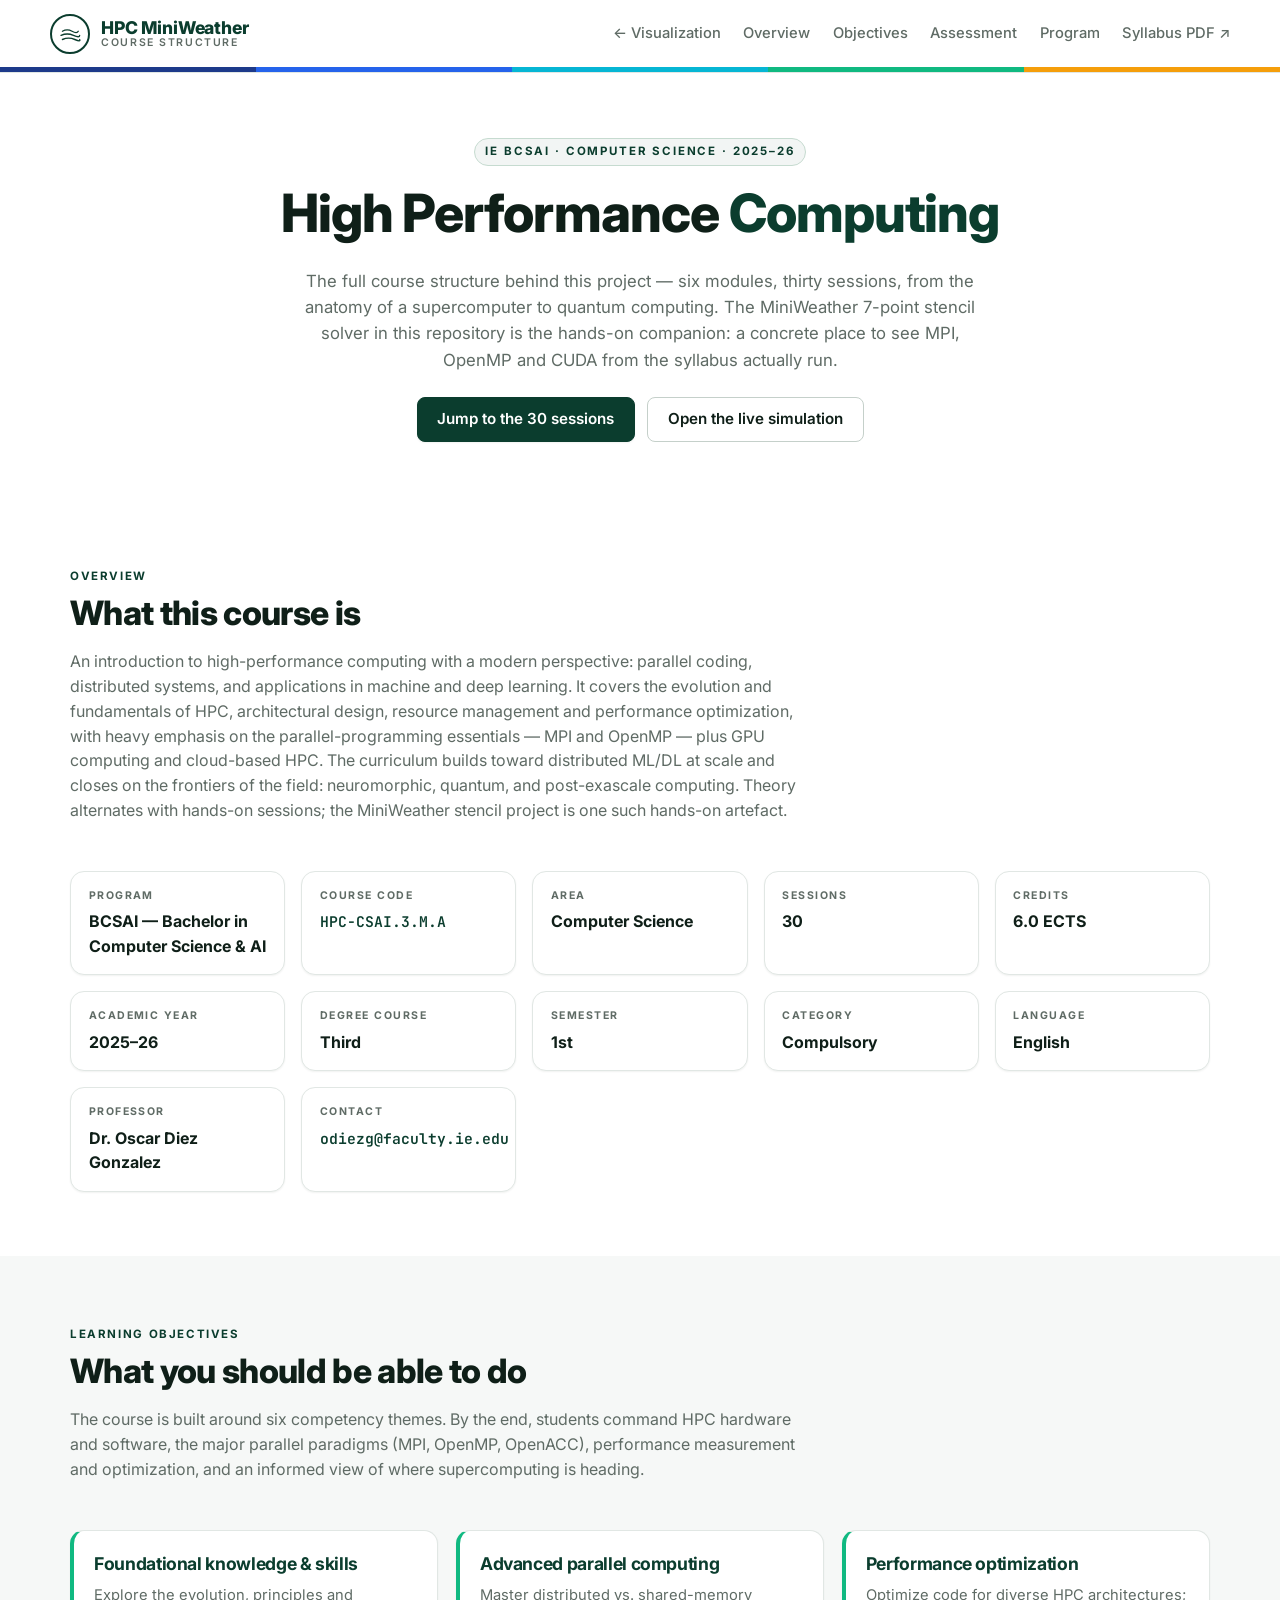
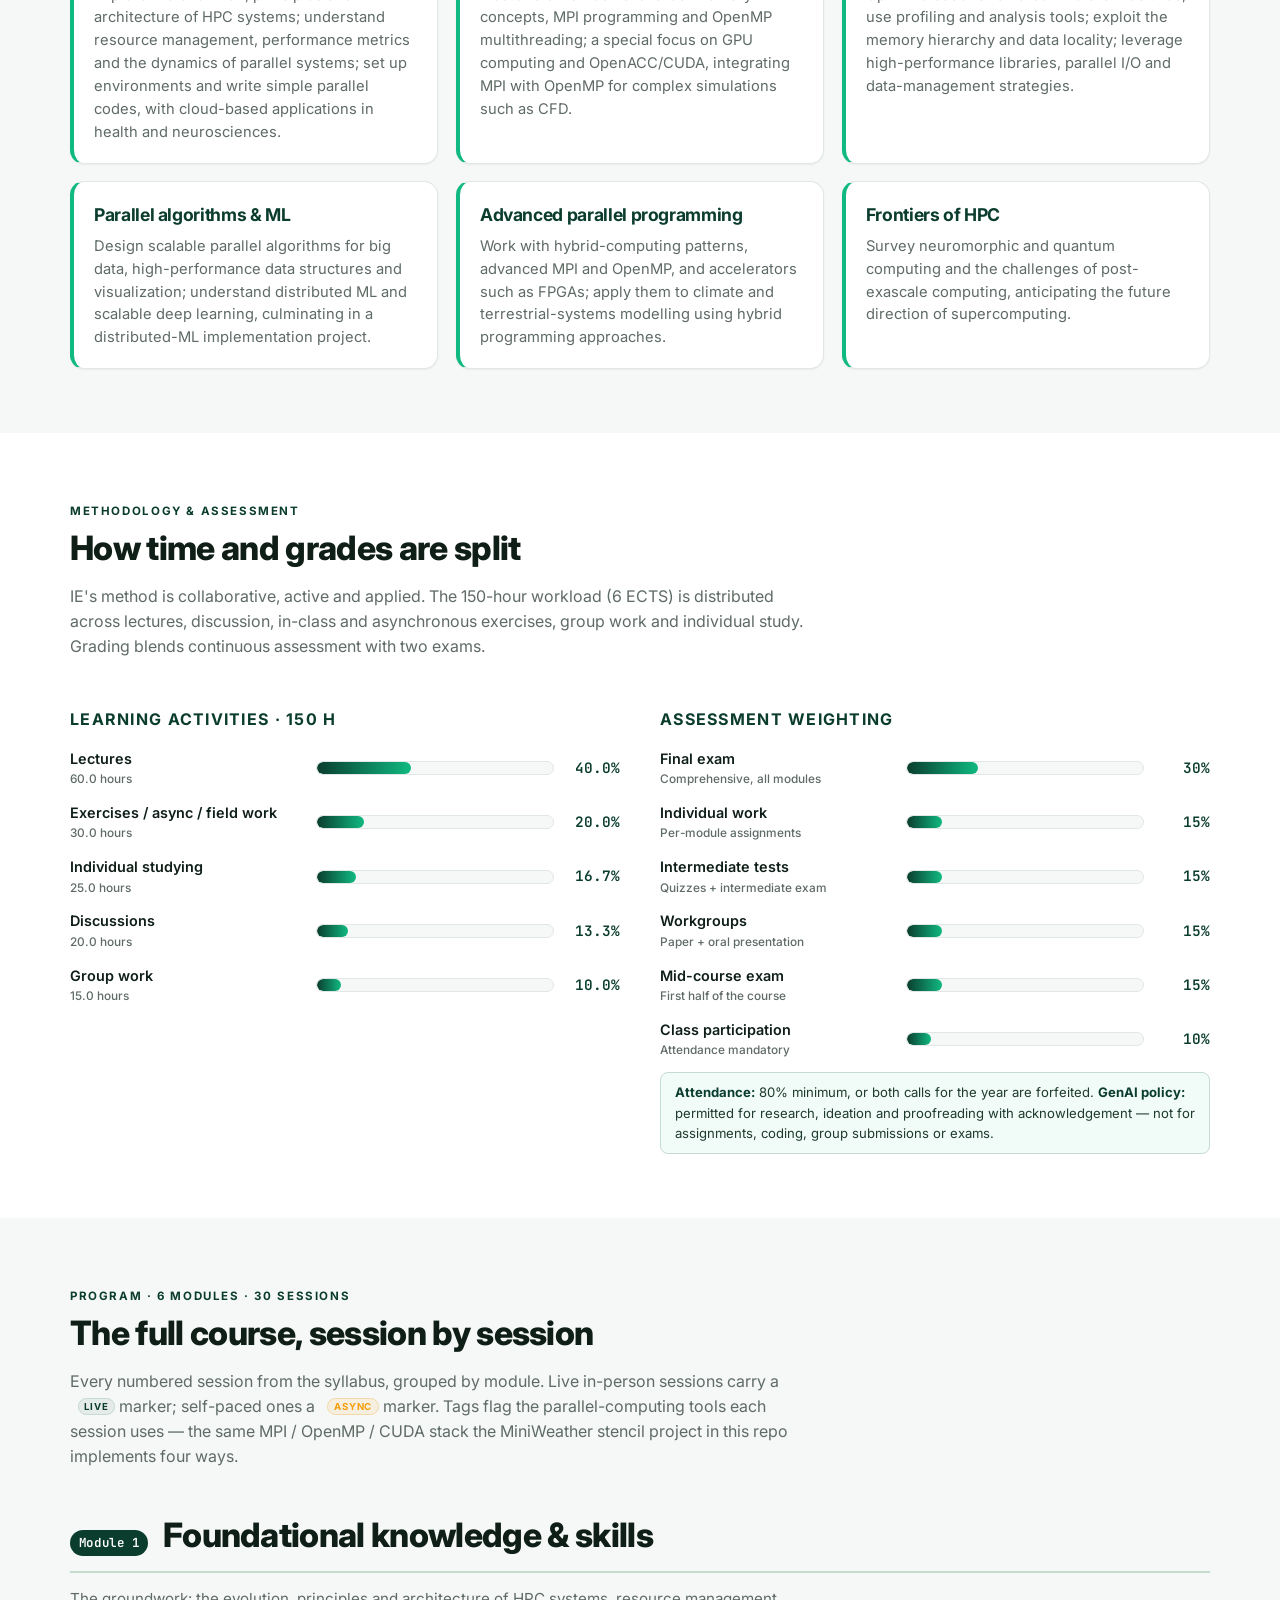
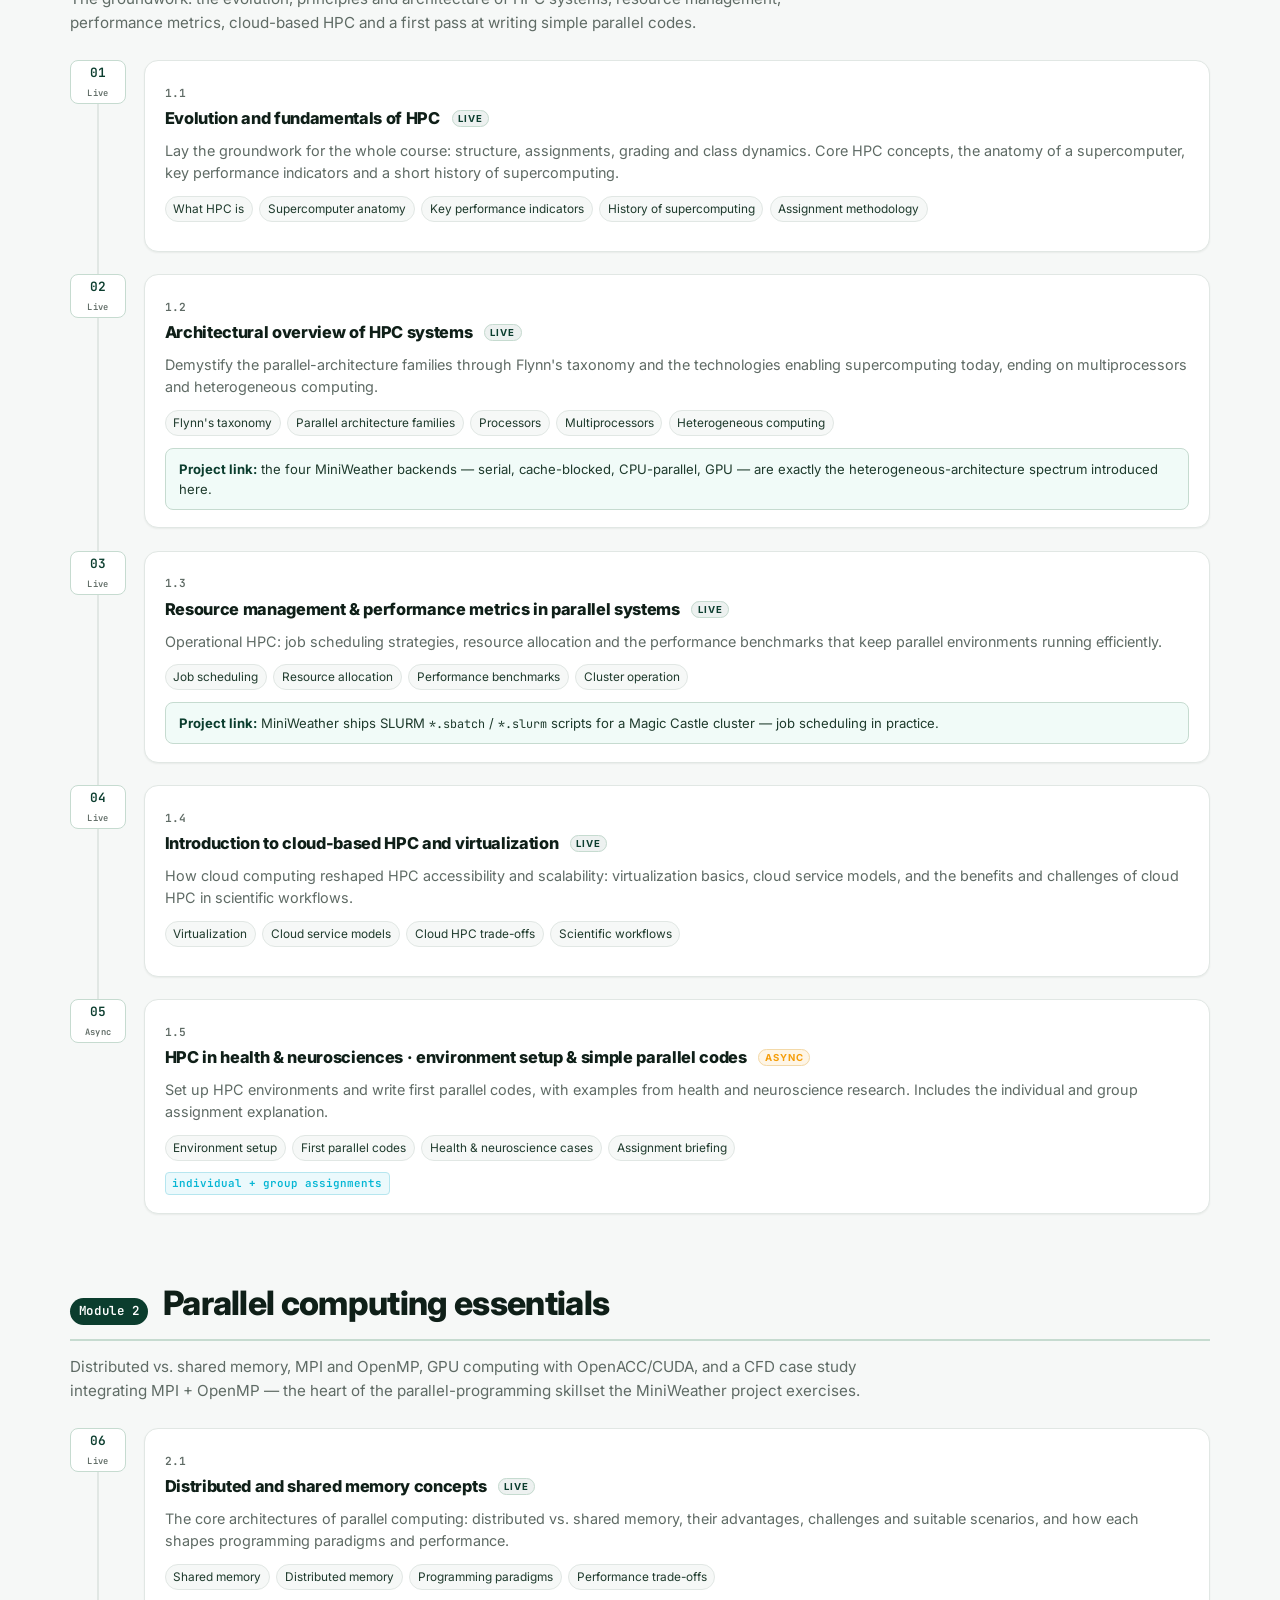
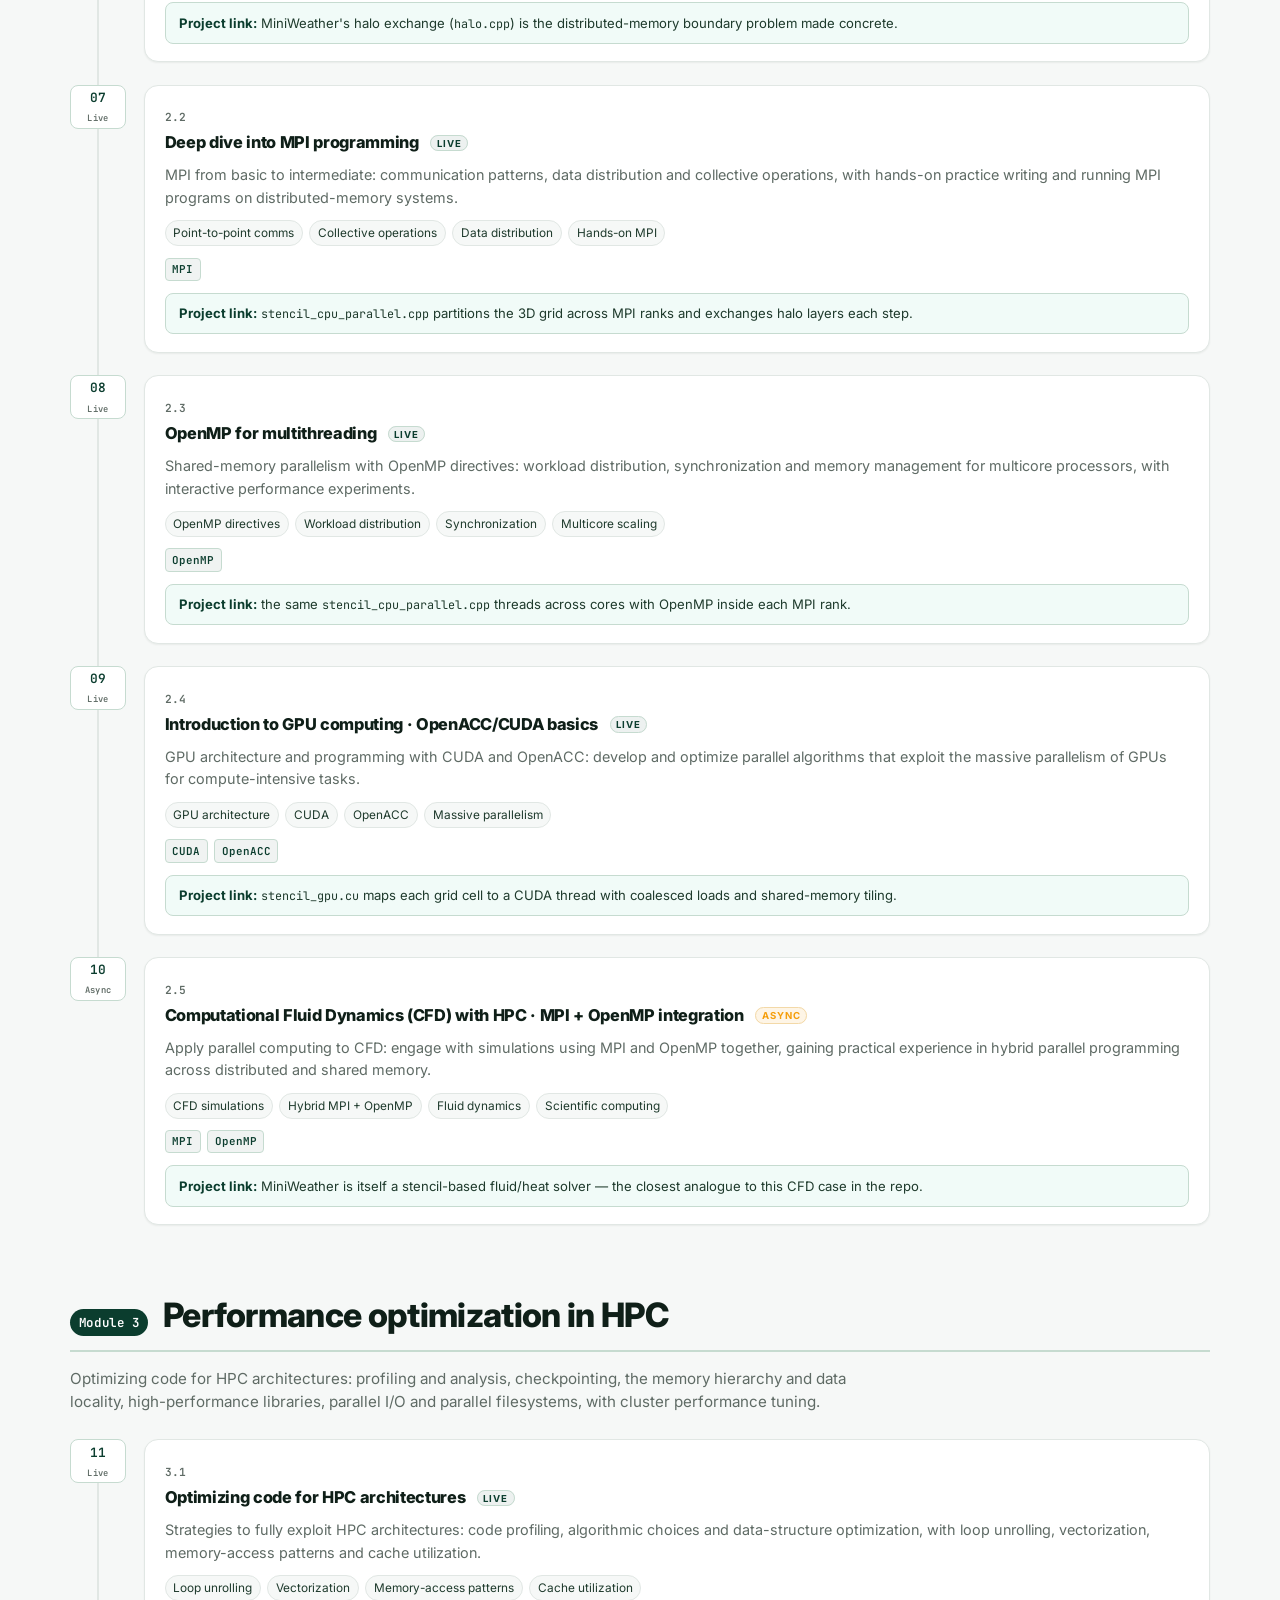
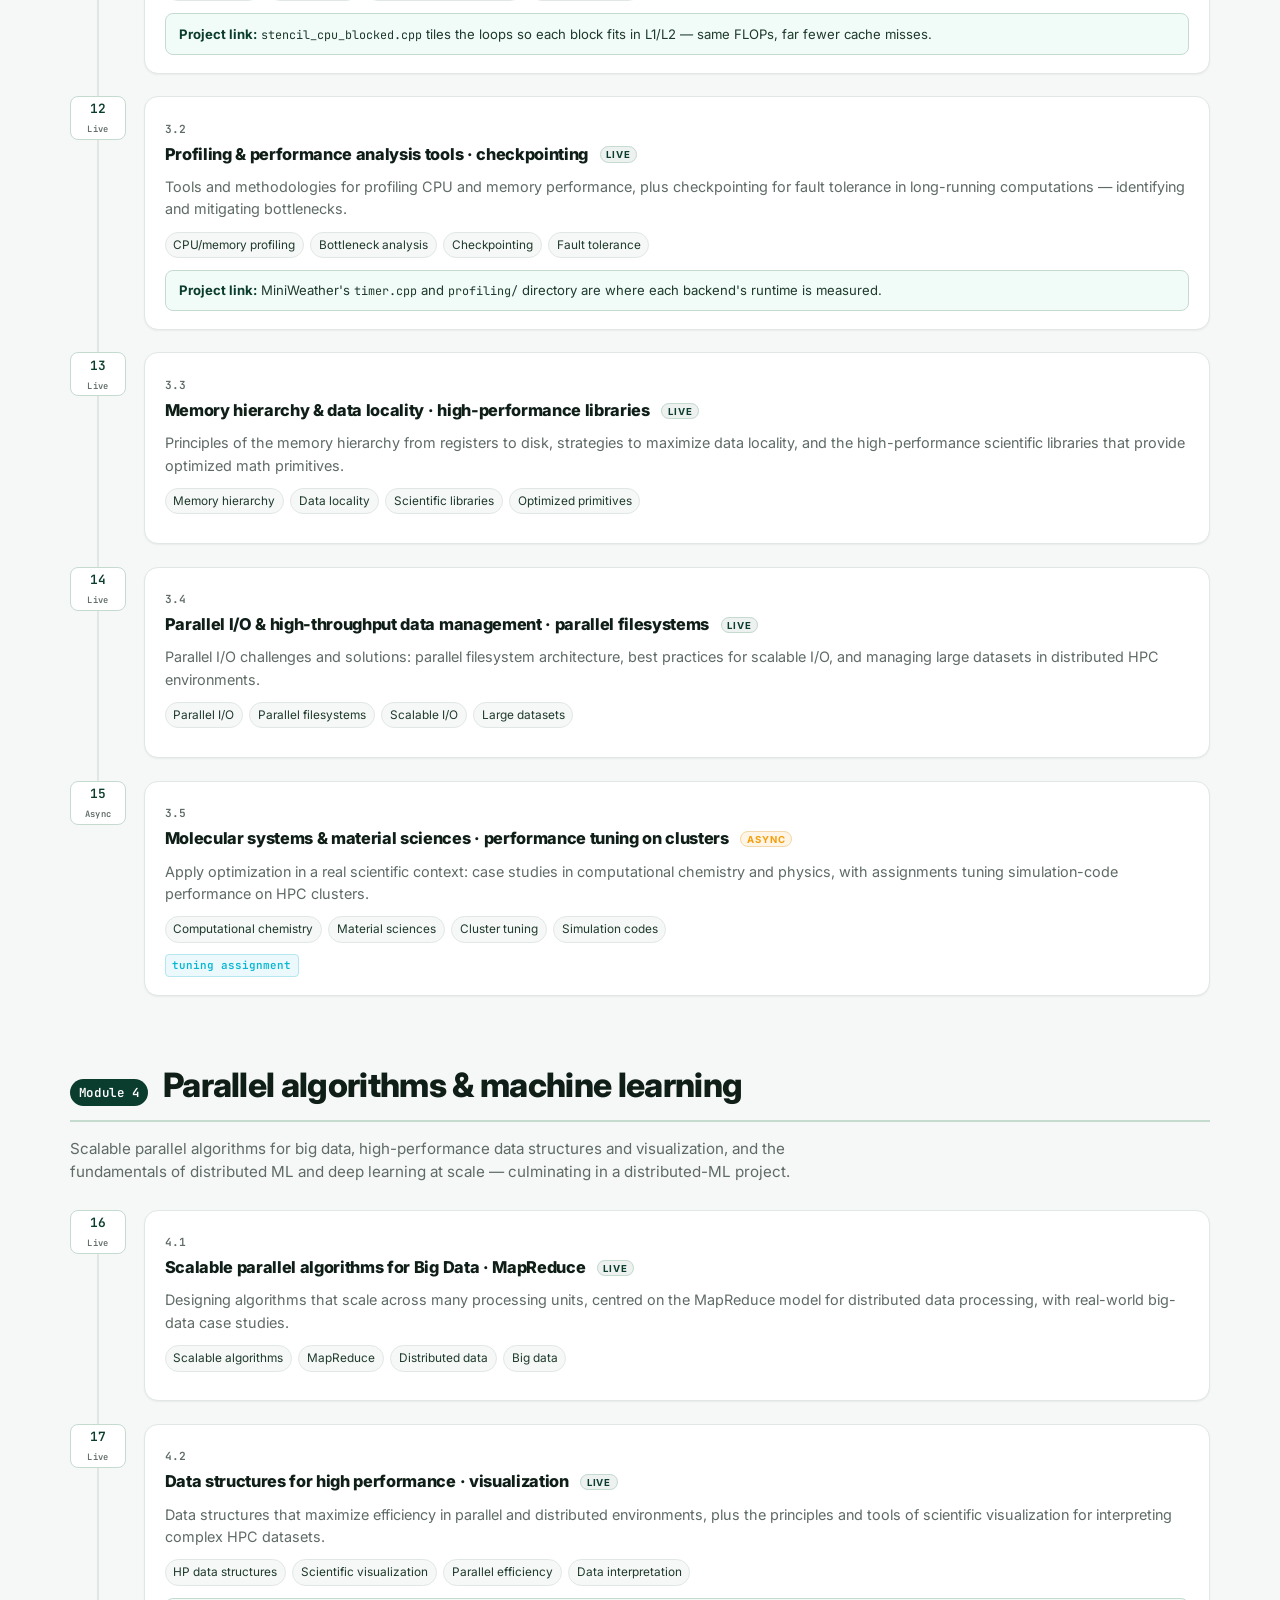
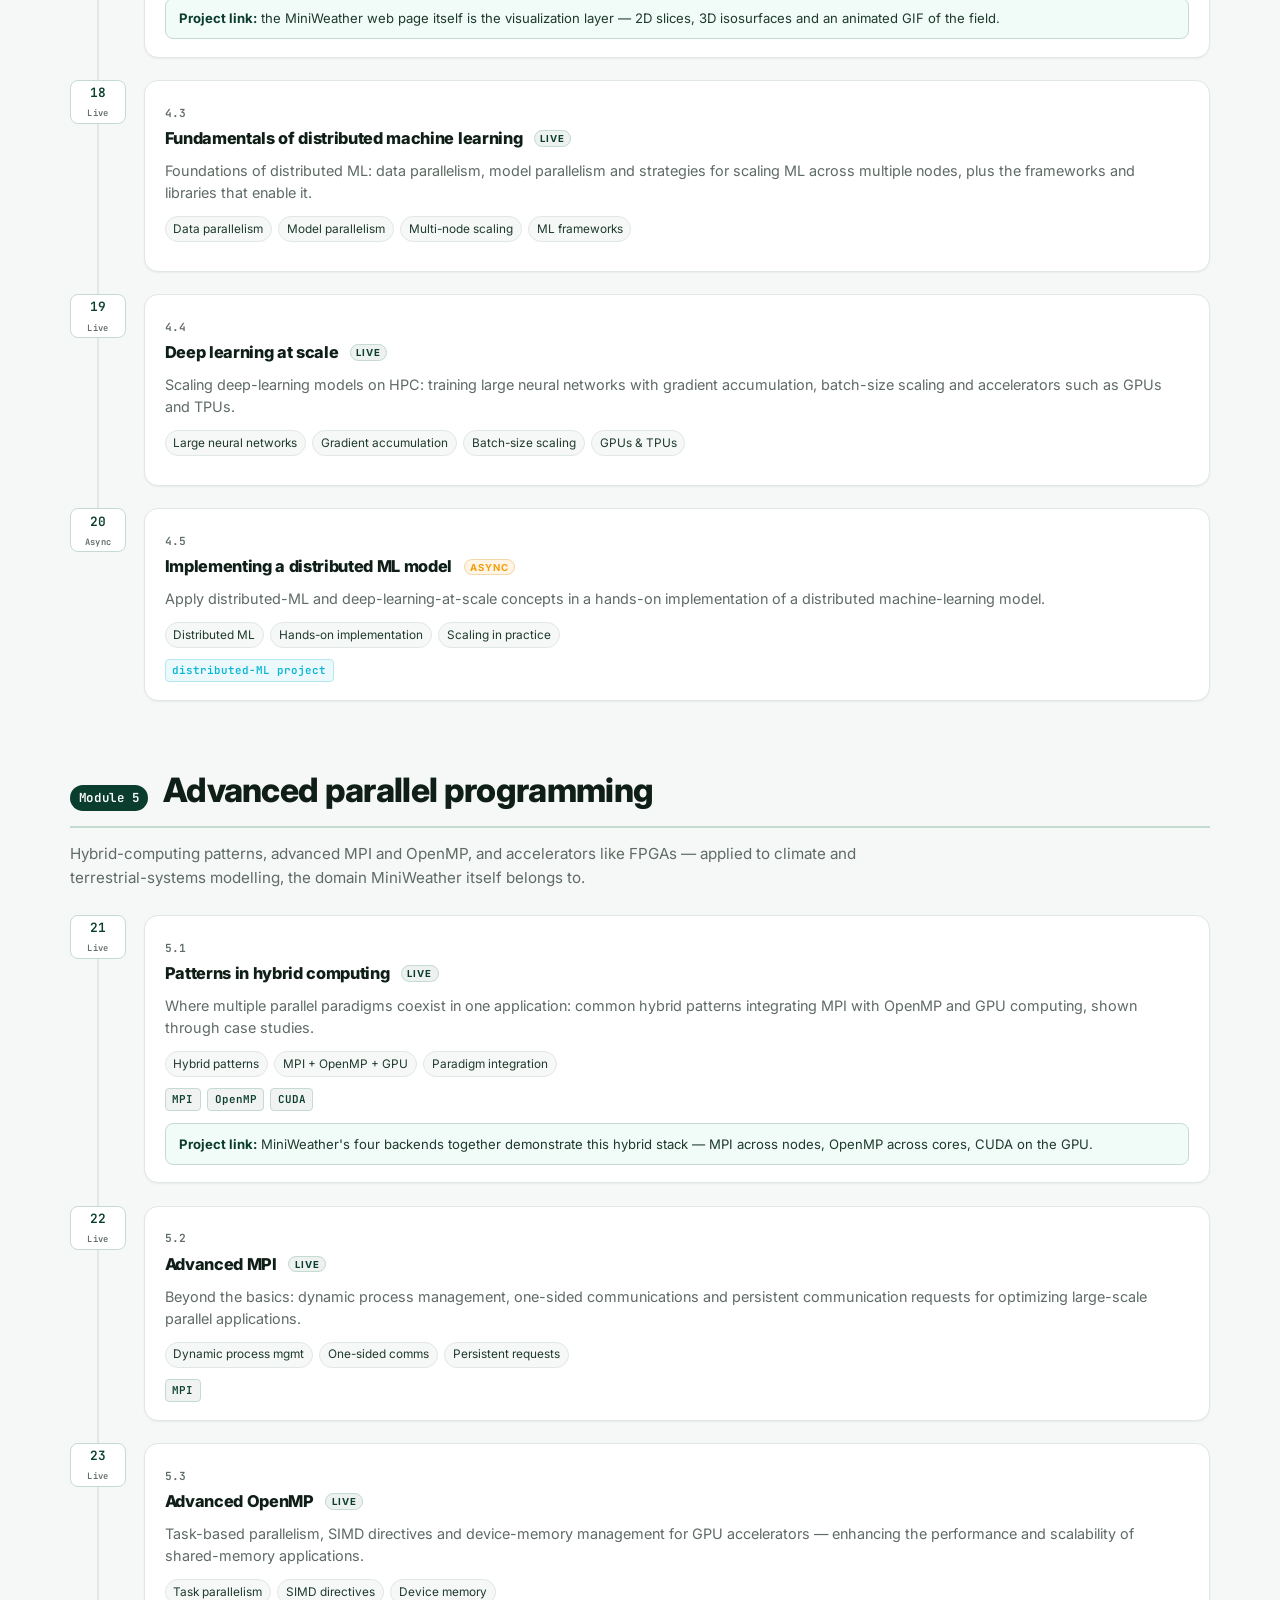
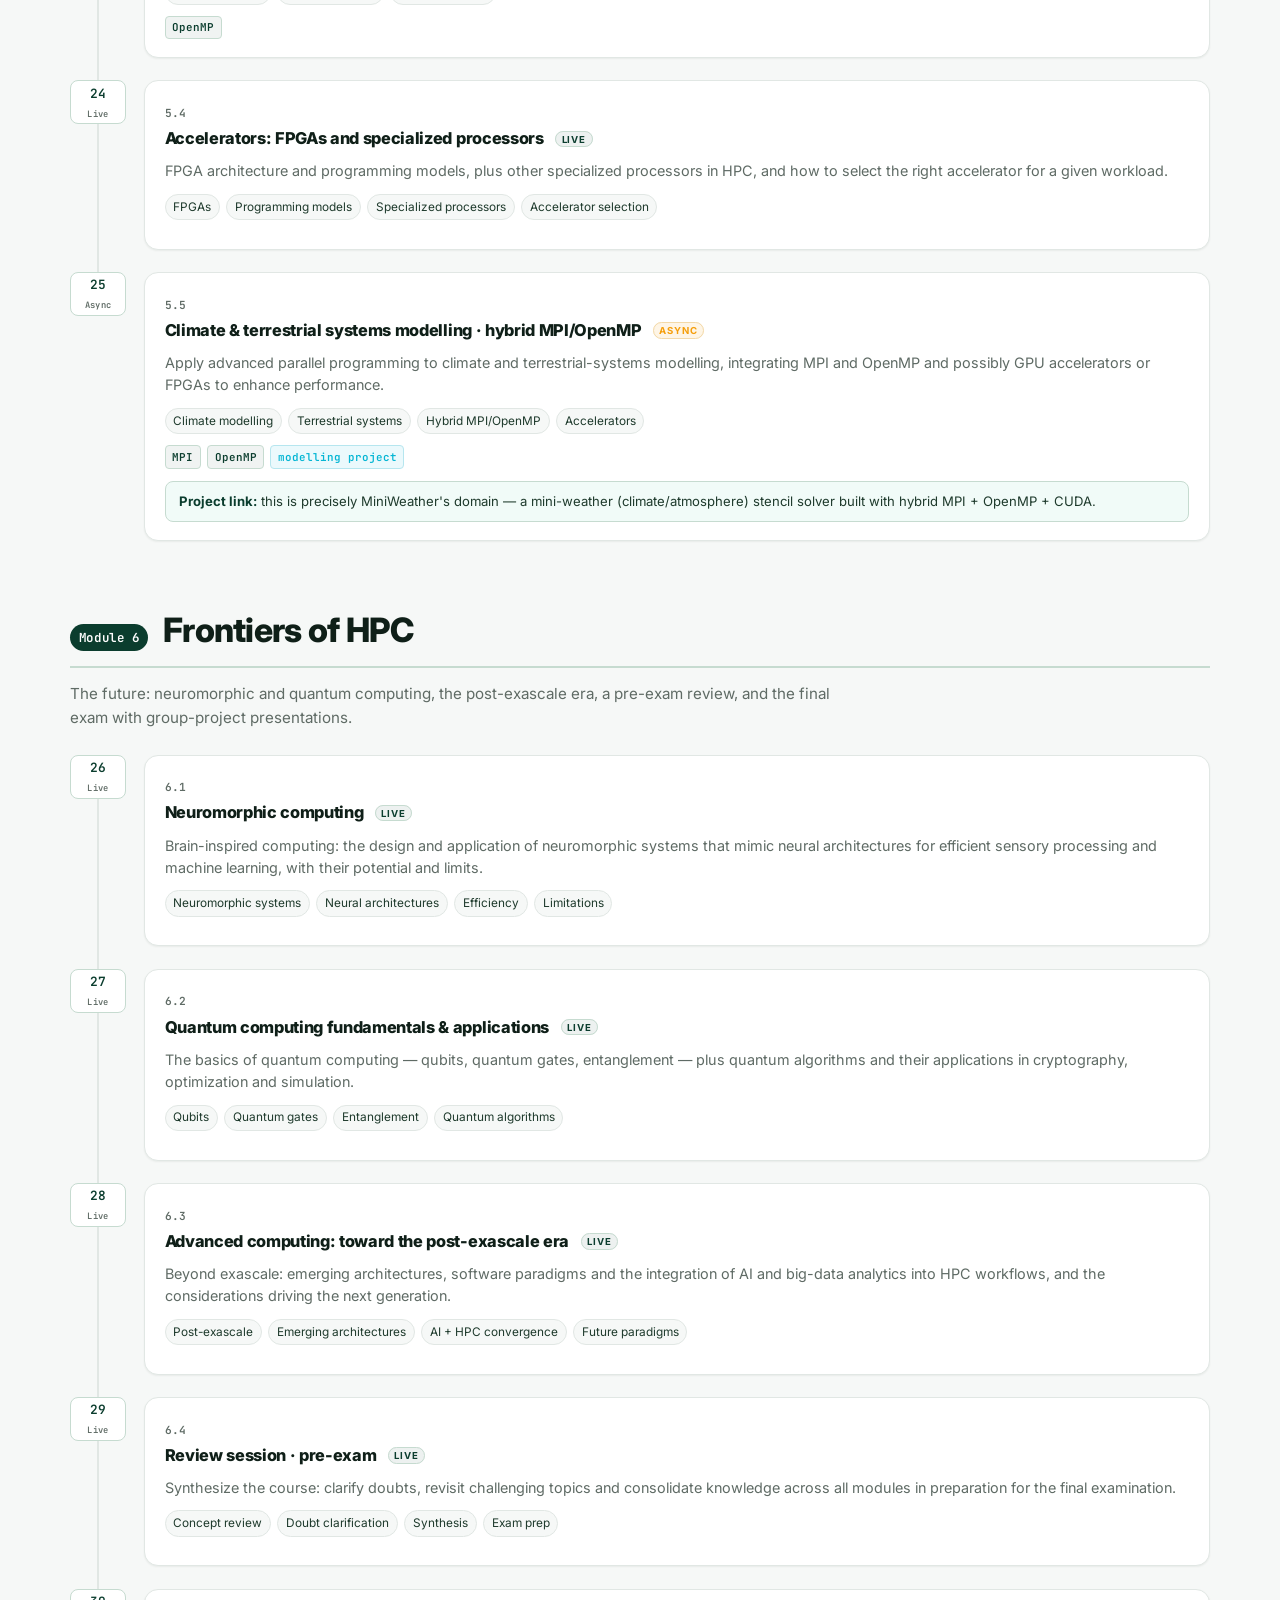
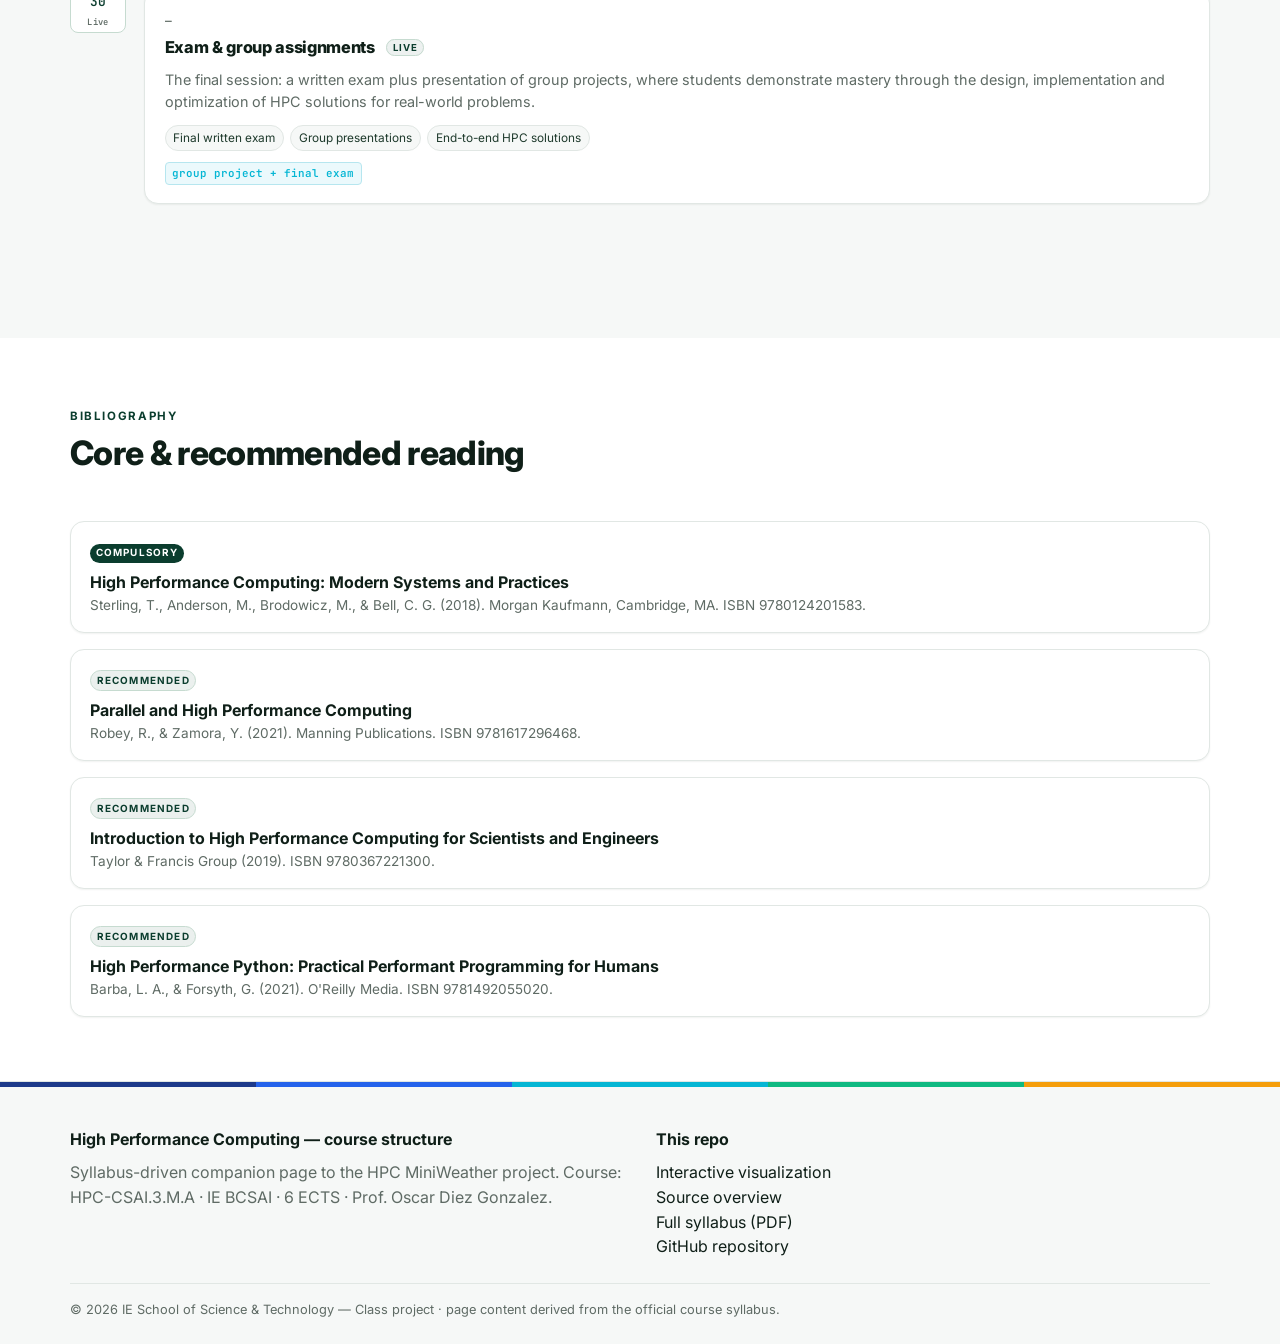
==== web/course.html @ c16e4b4b "Add in-depth course-structure page (syllabus-driven)" ====
<!doctype html>
<html lang="en">
  <head>
    <meta charset="UTF-8" />
    <meta name="viewport" content="width=device-width, initial-scale=1.0" />
    <meta name="theme-color" content="#0b3d2e" />
    <link rel="icon" type="image/svg+xml" href="./favicon.svg" />
    <title>Course Structure · High Performance Computing · IE BCSAI</title>

    <link rel="preconnect" href="https://fonts.googleapis.com" />
    <link rel="preconnect" href="https://fonts.gstatic.com" crossorigin />
    <link href="https://fonts.googleapis.com/css2?family=Inter:wght@400;500;600;700;800&family=JetBrains+Mono:wght@400;600&display=swap" rel="stylesheet" />

    <link rel="stylesheet" href="./style.css" />

    <style>
      /* ============================================================
         Course-structure page — reuses the forest-green design
         system from style.css, with a few page-specific additions.
         ============================================================ */

      /* Meta grid */
      .meta-grid {
        display: grid;
        grid-template-columns: repeat(auto-fill, minmax(190px, 1fr));
        gap: 1rem;
        margin-top: 1.5rem;
      }
      .meta-cell {
        background: #fff;
        border: 1px solid var(--border);
        border-radius: var(--radius-md);
        padding: 1rem 1.1rem;
        box-shadow: var(--shadow-sm);
      }
      .meta-cell .k {
        font-size: 0.66rem; font-weight: 700; text-transform: uppercase;
        letter-spacing: 0.14em; color: var(--muted); display: block; margin-bottom: 0.3rem;
      }
      .meta-cell .v { font-size: 1rem; font-weight: 700; color: var(--fg); }
      .meta-cell .v.mono { font-family: var(--font-mono); font-weight: 600; font-size: 0.92rem; color: var(--brand); }

      /* Objective cards */
      .obj-grid {
        display: grid;
        grid-template-columns: repeat(auto-fill, minmax(280px, 1fr));
        gap: 1.1rem;
      }
      .obj-card {
        background: #fff;
        border: 1px solid var(--border);
        border-left: 4px solid var(--accent);
        border-radius: var(--radius-md);
        padding: 1.2rem 1.25rem;
        box-shadow: var(--shadow-sm);
      }
      .obj-card h3 { color: var(--brand); margin-bottom: 0.4rem; }
      .obj-card p { color: var(--muted); font-size: 0.92rem; margin: 0; }

      /* Percentage bars */
      .bars { display: flex; flex-direction: column; gap: 0.85rem; }
      .bar-row { display: grid; grid-template-columns: minmax(160px, 230px) 1fr auto; gap: 1rem; align-items: center; }
      .bar-row .bl { font-weight: 600; font-size: 0.9rem; }
      .bar-row .bl small { display: block; color: var(--muted); font-weight: 500; font-size: 0.74rem; }
      .bar-track { background: var(--bg-soft); border: 1px solid var(--border); border-radius: var(--radius-pill); height: 14px; overflow: hidden; }
      .bar-fill { height: 100%; border-radius: var(--radius-pill); background: linear-gradient(90deg, var(--brand), var(--accent)); }
      .bar-row .bv { font-family: var(--font-mono); font-weight: 600; color: var(--brand); font-size: 0.9rem; min-width: 3.5em; text-align: right; }
      @media (max-width: 640px) {
        .bar-row { grid-template-columns: 1fr auto; }
        .bar-track { grid-column: 1 / -1; order: 3; }
      }

      .split { display: grid; grid-template-columns: 1fr 1fr; gap: 2.5rem; align-items: start; }
      @media (max-width: 820px) { .split { grid-template-columns: 1fr; gap: 1.5rem; } }
      .split h3 { color: var(--brand); margin-bottom: 1rem; font-size: 1rem; text-transform: uppercase; letter-spacing: 0.08em; }

      /* Module + timeline */
      .module { margin-bottom: 3rem; }
      .module-head {
        display: flex; align-items: baseline; gap: 0.9rem; flex-wrap: wrap;
        padding-bottom: 0.9rem; margin-bottom: 1.5rem;
        border-bottom: 2px solid var(--brand-soft);
      }
      .module-num {
        font-family: var(--font-mono); font-weight: 600; font-size: 0.78rem;
        color: #fff; background: var(--brand);
        padding: 0.3em 0.7em; border-radius: var(--radius-pill);
        letter-spacing: 0.05em;
      }
      .module-head h2 { margin: 0; }
      .module-intro { color: var(--muted); max-width: 80ch; margin: -0.6rem 0 1.6rem; font-size: 0.95rem; }

      .timeline { position: relative; margin-left: 0; padding-left: 0; }
      .session {
        position: relative;
        display: grid;
        grid-template-columns: 56px 1fr;
        gap: 1.1rem;
        padding-bottom: 1.4rem;
      }
      .session:not(:last-child)::before {
        content: ""; position: absolute;
        left: 27px; top: 44px; bottom: -4px;
        width: 2px; background: var(--border);
      }
      .session-num {
        width: 56px; height: 44px;
        display: grid; place-items: center;
        background: #fff; border: 1.5px solid var(--brand-soft); color: var(--brand);
        border-radius: var(--radius-sm);
        font-family: var(--font-mono); font-weight: 600; font-size: 0.8rem;
        z-index: 1;
      }
      .session-num small { display: block; font-size: 0.55rem; color: var(--muted); letter-spacing: 0.04em; }
      .session-body {
        background: #fff; border: 1px solid var(--border);
        border-radius: var(--radius-md); padding: 1.1rem 1.25rem;
        box-shadow: var(--shadow-sm);
      }
      .session-body .code {
        font-family: var(--font-mono); font-size: 0.7rem; font-weight: 600;
        color: var(--muted); letter-spacing: 0.04em;
      }
      .session-body h4 { font-size: 1.02rem; margin: 0.15rem 0 0.55rem; color: var(--fg); }
      .session-obj { color: var(--muted); font-size: 0.9rem; margin: 0 0 0.7rem; }
      .topics { display: flex; flex-wrap: wrap; gap: 0.4rem; margin: 0.2rem 0 0.7rem; padding: 0; list-style: none; }
      .topics li {
        font-size: 0.74rem; background: var(--bg-soft); border: 1px solid var(--border);
        color: var(--fg-soft); padding: 0.25em 0.65em; border-radius: var(--radius-pill);
      }
      .tags { display: flex; flex-wrap: wrap; gap: 0.4rem; }
      .tag {
        font-family: var(--font-mono); font-size: 0.68rem; font-weight: 600;
        color: var(--brand); background: rgba(11,61,46,0.06);
        border: 1px solid var(--brand-soft); padding: 0.2em 0.6em; border-radius: 4px;
      }
      .tag.async { color: var(--accent-warm); border-color: #f3d9a8; background: rgba(245,158,11,0.08); }
      .tag.proj  { color: var(--accent-cool); border-color: #b6e6ef; background: rgba(6,182,212,0.08); }

      .mode-pill {
        font-size: 0.6rem; font-weight: 700; text-transform: uppercase; letter-spacing: 0.1em;
        padding: 0.18em 0.55em; border-radius: var(--radius-pill); margin-left: 0.5rem; vertical-align: middle;
      }
      .mode-live  { color: var(--brand); background: rgba(11,61,46,0.07); border: 1px solid var(--brand-soft); }
      .mode-async { color: var(--accent-warm); background: rgba(245,158,11,0.1); border: 1px solid #f3d9a8; }

      .callout {
        background: rgba(16,185,129,0.06); border: 1px solid var(--brand-soft);
        border-radius: var(--radius-sm); padding: 0.6rem 0.85rem; margin-top: 0.75rem;
        font-size: 0.82rem; color: var(--fg-soft);
      }
      .callout strong { color: var(--brand); }

      .biblio { list-style: none; padding: 0; margin: 0; display: flex; flex-direction: column; gap: 1rem; }
      .biblio li { background: #fff; border: 1px solid var(--border); border-radius: var(--radius-md); padding: 1rem 1.2rem; box-shadow: var(--shadow-sm); }
      .biblio .badge { font-size: 0.62rem; font-weight: 700; text-transform: uppercase; letter-spacing: 0.12em; padding: 0.18em 0.55em; border-radius: var(--radius-pill); margin-bottom: 0.45rem; display: inline-block; }
      .biblio .badge.req { color: #fff; background: var(--brand); }
      .biblio .badge.rec { color: var(--brand); background: rgba(11,61,46,0.08); border: 1px solid var(--brand-soft); }
      .biblio .title { font-weight: 700; }
      .biblio .meta { color: var(--muted); font-size: 0.85rem; }

      .toc-nav a { font-size: 0.92rem; }
    </style>
  </head>
  <body>
    <header class="site-header">
      <div class="container row">
        <div class="brand">
          <span class="mark" aria-hidden="true">
            <svg viewBox="0 0 32 32" width="22" height="22">
              <g fill="none" stroke="currentColor" stroke-width="2" stroke-linecap="round">
                <path d="M5 12 Q12 8 19 12 T 28 12" />
                <path d="M3 18 Q12 14 21 18 T 30 18" />
                <path d="M5 24 Q14 20 23 24 T 30 24" />
              </g>
            </svg>
          </span>
          <span class="wordmark">
            <span>HPC MiniWeather</span>
            <small>Course structure</small>
          </span>
        </div>
        <nav class="nav toc-nav">
          <a href="./index.html">← Visualization</a>
          <a href="#overview">Overview</a>
          <a href="#objectives">Objectives</a>
          <a href="#assessment">Assessment</a>
          <a href="#program">Program</a>
          <a href="./SYLLABUS.pdf" target="_blank" rel="noreferrer">Syllabus PDF ↗</a>
        </nav>
      </div>
      <div class="stripe" aria-hidden="true"></div>
    </header>

    <section class="hero">
      <div class="container">
        <span class="eyebrow">IE BCSAI · Computer Science · 2025–26</span>
        <h1>High Performance <span class="accent">Computing</span></h1>
        <p class="lede">
          The full course structure behind this project — six modules, thirty sessions, from the anatomy of a
          supercomputer to quantum computing. The MiniWeather 7-point stencil solver in this repository is the
          hands-on companion: a concrete place to see MPI, OpenMP and CUDA from the syllabus actually run.
        </p>
        <div class="hero-actions">
          <a href="#program" class="btn btn-primary">Jump to the 30 sessions</a>
          <a href="./index.html" class="btn btn-secondary">Open the live simulation</a>
        </div>
      </div>
    </section>

    <!-- ===== OVERVIEW + META ===== -->
    <section id="overview" class="section">
      <div class="container">
        <div class="section-head">
          <div>
            <span class="eyebrow">Overview</span>
            <h2>What this course is</h2>
            <p class="muted" style="max-width: 74ch">
              An introduction to high-performance computing with a modern perspective: parallel coding,
              distributed systems, and applications in machine and deep learning. It covers the evolution and
              fundamentals of HPC, architectural design, resource management and performance optimization, with
              heavy emphasis on the parallel-programming essentials — MPI and OpenMP — plus GPU computing and
              cloud-based HPC. The curriculum builds toward distributed ML/DL at scale and closes on the frontiers
              of the field: neuromorphic, quantum, and post-exascale computing. Theory alternates with hands-on
              sessions; the <a href="./index.html">MiniWeather stencil project</a> is one such hands-on artefact.
            </p>
          </div>
        </div>

        <div class="meta-grid">
          <div class="meta-cell"><span class="k">Program</span><span class="v">BCSAI — Bachelor in Computer Science &amp; AI</span></div>
          <div class="meta-cell"><span class="k">Course code</span><span class="v mono">HPC-CSAI.3.M.A</span></div>
          <div class="meta-cell"><span class="k">Area</span><span class="v">Computer Science</span></div>
          <div class="meta-cell"><span class="k">Sessions</span><span class="v">30</span></div>
          <div class="meta-cell"><span class="k">Credits</span><span class="v">6.0 ECTS</span></div>
          <div class="meta-cell"><span class="k">Academic year</span><span class="v">2025–26</span></div>
          <div class="meta-cell"><span class="k">Degree course</span><span class="v">Third</span></div>
          <div class="meta-cell"><span class="k">Semester</span><span class="v">1st</span></div>
          <div class="meta-cell"><span class="k">Category</span><span class="v">Compulsory</span></div>
          <div class="meta-cell"><span class="k">Language</span><span class="v">English</span></div>
          <div class="meta-cell"><span class="k">Professor</span><span class="v">Dr. Oscar Diez Gonzalez</span></div>
          <div class="meta-cell"><span class="k">Contact</span><span class="v mono">odiezg@faculty.ie.edu</span></div>
        </div>
      </div>
    </section>

    <!-- ===== LEARNING OBJECTIVES ===== -->
    <section id="objectives" class="section section-muted">
      <div class="container">
        <div class="section-head">
          <div>
            <span class="eyebrow">Learning objectives</span>
            <h2>What you should be able to do</h2>
            <p class="muted" style="max-width: 74ch">
              The course is built around six competency themes. By the end, students command HPC hardware and
              software, the major parallel paradigms (MPI, OpenMP, OpenACC), performance measurement and
              optimization, and an informed view of where supercomputing is heading.
            </p>
          </div>
        </div>

        <div class="obj-grid">
          <div class="obj-card">
            <h3>Foundational knowledge &amp; skills</h3>
            <p>Explore the evolution, principles and architecture of HPC systems; understand resource management,
            performance metrics and the dynamics of parallel systems; set up environments and write simple parallel
            codes, with cloud-based applications in health and neurosciences.</p>
          </div>
          <div class="obj-card">
            <h3>Advanced parallel computing</h3>
            <p>Master distributed vs. shared-memory concepts, MPI programming and OpenMP multithreading; a special
            focus on GPU computing and OpenACC/CUDA, integrating MPI with OpenMP for complex simulations such as CFD.</p>
          </div>
          <div class="obj-card">
            <h3>Performance optimization</h3>
            <p>Optimize code for diverse HPC architectures; use profiling and analysis tools; exploit the memory
            hierarchy and data locality; leverage high-performance libraries, parallel I/O and data-management strategies.</p>
          </div>
          <div class="obj-card">
            <h3>Parallel algorithms &amp; ML</h3>
            <p>Design scalable parallel algorithms for big data, high-performance data structures and visualization;
            understand distributed ML and scalable deep learning, culminating in a distributed-ML implementation project.</p>
          </div>
          <div class="obj-card">
            <h3>Advanced parallel programming</h3>
            <p>Work with hybrid-computing patterns, advanced MPI and OpenMP, and accelerators such as FPGAs; apply
            them to climate and terrestrial-systems modelling using hybrid programming approaches.</p>
          </div>
          <div class="obj-card">
            <h3>Frontiers of HPC</h3>
            <p>Survey neuromorphic and quantum computing and the challenges of post-exascale computing, anticipating
            the future direction of supercomputing.</p>
          </div>
        </div>
      </div>
    </section>

    <!-- ===== METHODOLOGY + ASSESSMENT ===== -->
    <section id="assessment" class="section">
      <div class="container">
        <div class="section-head">
          <div>
            <span class="eyebrow">Methodology &amp; assessment</span>
            <h2>How time and grades are split</h2>
            <p class="muted" style="max-width: 74ch">
              IE's method is collaborative, active and applied. The 150-hour workload (6 ECTS) is distributed across
              lectures, discussion, in-class and asynchronous exercises, group work and individual study. Grading
              blends continuous assessment with two exams.
            </p>
          </div>
        </div>

        <div class="split">
          <div>
            <h3>Learning activities · 150 h</h3>
            <div class="bars">
              <div class="bar-row"><div class="bl">Lectures<small>60.0 hours</small></div><div class="bar-track"><div class="bar-fill" style="width:40%"></div></div><div class="bv">40.0%</div></div>
              <div class="bar-row"><div class="bl">Exercises / async / field work<small>30.0 hours</small></div><div class="bar-track"><div class="bar-fill" style="width:20%"></div></div><div class="bv">20.0%</div></div>
              <div class="bar-row"><div class="bl">Individual studying<small>25.0 hours</small></div><div class="bar-track"><div class="bar-fill" style="width:16.7%"></div></div><div class="bv">16.7%</div></div>
              <div class="bar-row"><div class="bl">Discussions<small>20.0 hours</small></div><div class="bar-track"><div class="bar-fill" style="width:13.3%"></div></div><div class="bv">13.3%</div></div>
              <div class="bar-row"><div class="bl">Group work<small>15.0 hours</small></div><div class="bar-track"><div class="bar-fill" style="width:10%"></div></div><div class="bv">10.0%</div></div>
            </div>
          </div>

          <div>
            <h3>Assessment weighting</h3>
            <div class="bars">
              <div class="bar-row"><div class="bl">Final exam<small>Comprehensive, all modules</small></div><div class="bar-track"><div class="bar-fill" style="width:30%"></div></div><div class="bv">30%</div></div>
              <div class="bar-row"><div class="bl">Individual work<small>Per-module assignments</small></div><div class="bar-track"><div class="bar-fill" style="width:15%"></div></div><div class="bv">15%</div></div>
              <div class="bar-row"><div class="bl">Intermediate tests<small>Quizzes + intermediate exam</small></div><div class="bar-track"><div class="bar-fill" style="width:15%"></div></div><div class="bv">15%</div></div>
              <div class="bar-row"><div class="bl">Workgroups<small>Paper + oral presentation</small></div><div class="bar-track"><div class="bar-fill" style="width:15%"></div></div><div class="bv">15%</div></div>
              <div class="bar-row"><div class="bl">Mid-course exam<small>First half of the course</small></div><div class="bar-track"><div class="bar-fill" style="width:15%"></div></div><div class="bv">15%</div></div>
              <div class="bar-row"><div class="bl">Class participation<small>Attendance mandatory</small></div><div class="bar-track"><div class="bar-fill" style="width:10%"></div></div><div class="bv">10%</div></div>
            </div>
            <div class="callout">
              <strong>Attendance:</strong> 80% minimum, or both calls for the year are forfeited.
              <strong>GenAI policy:</strong> permitted for research, ideation and proofreading with acknowledgement —
              not for assignments, coding, group submissions or exams.
            </div>
          </div>
        </div>
      </div>
    </section>

    <!-- ===== PROGRAM ===== -->
    <section id="program" class="section section-muted">
      <div class="container">
        <div class="section-head">
          <div>
            <span class="eyebrow">Program · 6 modules · 30 sessions</span>
            <h2>The full course, session by session</h2>
            <p class="muted" style="max-width: 74ch">
              Every numbered session from the syllabus, grouped by module. Live in-person sessions carry a
              <span class="mode-pill mode-live">Live</span> marker; self-paced ones a
              <span class="mode-pill mode-async">Async</span> marker. Tags flag the parallel-computing tools each
              session uses — the same MPI / OpenMP / CUDA stack the
              <a href="./index.html">MiniWeather stencil project</a> in this repo implements four ways.
            </p>
          </div>
        </div>

        <!-- ===== MODULE 1 ===== -->
        <div class="module">
          <div class="module-head">
            <span class="module-num">Module 1</span>
            <h2>Foundational knowledge &amp; skills</h2>
          </div>
          <p class="module-intro">
            The groundwork: the evolution, principles and architecture of HPC systems, resource management,
            performance metrics, cloud-based HPC and a first pass at writing simple parallel codes.
          </p>

          <div class="timeline">
            <div class="session">
              <div class="session-num">01<small>Live</small></div>
              <div class="session-body">
                <span class="code">1.1</span>
                <h4>Evolution and fundamentals of HPC <span class="mode-pill mode-live">Live</span></h4>
                <p class="session-obj">Lay the groundwork for the whole course: structure, assignments, grading and class dynamics. Core HPC concepts, the anatomy of a supercomputer, key performance indicators and a short history of supercomputing.</p>
                <ul class="topics"><li>What HPC is</li><li>Supercomputer anatomy</li><li>Key performance indicators</li><li>History of supercomputing</li><li>Assignment methodology</li></ul>
              </div>
            </div>
            <div class="session">
              <div class="session-num">02<small>Live</small></div>
              <div class="session-body">
                <span class="code">1.2</span>
                <h4>Architectural overview of HPC systems <span class="mode-pill mode-live">Live</span></h4>
                <p class="session-obj">Demystify the parallel-architecture families through Flynn's taxonomy and the technologies enabling supercomputing today, ending on multiprocessors and heterogeneous computing.</p>
                <ul class="topics"><li>Flynn's taxonomy</li><li>Parallel architecture families</li><li>Processors</li><li>Multiprocessors</li><li>Heterogeneous computing</li></ul>
                <div class="callout"><strong>Project link:</strong> the four MiniWeather backends — serial, cache-blocked, CPU-parallel, GPU — are exactly the heterogeneous-architecture spectrum introduced here.</div>
              </div>
            </div>
            <div class="session">
              <div class="session-num">03<small>Live</small></div>
              <div class="session-body">
                <span class="code">1.3</span>
                <h4>Resource management &amp; performance metrics in parallel systems <span class="mode-pill mode-live">Live</span></h4>
                <p class="session-obj">Operational HPC: job scheduling strategies, resource allocation and the performance benchmarks that keep parallel environments running efficiently.</p>
                <ul class="topics"><li>Job scheduling</li><li>Resource allocation</li><li>Performance benchmarks</li><li>Cluster operation</li></ul>
                <div class="callout"><strong>Project link:</strong> MiniWeather ships SLURM <code>*.sbatch</code> / <code>*.slurm</code> scripts for a Magic Castle cluster — job scheduling in practice.</div>
              </div>
            </div>
            <div class="session">
              <div class="session-num">04<small>Live</small></div>
              <div class="session-body">
                <span class="code">1.4</span>
                <h4>Introduction to cloud-based HPC and virtualization <span class="mode-pill mode-live">Live</span></h4>
                <p class="session-obj">How cloud computing reshaped HPC accessibility and scalability: virtualization basics, cloud service models, and the benefits and challenges of cloud HPC in scientific workflows.</p>
                <ul class="topics"><li>Virtualization</li><li>Cloud service models</li><li>Cloud HPC trade-offs</li><li>Scientific workflows</li></ul>
              </div>
            </div>
            <div class="session">
              <div class="session-num">05<small>Async</small></div>
              <div class="session-body">
                <span class="code">1.5</span>
                <h4>HPC in health &amp; neurosciences · environment setup &amp; simple parallel codes <span class="mode-pill mode-async">Async</span></h4>
                <p class="session-obj">Set up HPC environments and write first parallel codes, with examples from health and neuroscience research. Includes the individual and group assignment explanation.</p>
                <ul class="topics"><li>Environment setup</li><li>First parallel codes</li><li>Health &amp; neuroscience cases</li><li>Assignment briefing</li></ul>
                <div class="tags"><span class="tag proj">individual + group assignments</span></div>
              </div>
            </div>
          </div>
        </div>

        <!-- ===== MODULE 2 ===== -->
        <div class="module">
          <div class="module-head">
            <span class="module-num">Module 2</span>
            <h2>Parallel computing essentials</h2>
          </div>
          <p class="module-intro">
            Distributed vs. shared memory, MPI and OpenMP, GPU computing with OpenACC/CUDA, and a CFD case study
            integrating MPI + OpenMP — the heart of the parallel-programming skillset the MiniWeather project exercises.
          </p>

          <div class="timeline">
            <div class="session">
              <div class="session-num">06<small>Live</small></div>
              <div class="session-body">
                <span class="code">2.1</span>
                <h4>Distributed and shared memory concepts <span class="mode-pill mode-live">Live</span></h4>
                <p class="session-obj">The core architectures of parallel computing: distributed vs. shared memory, their advantages, challenges and suitable scenarios, and how each shapes programming paradigms and performance.</p>
                <ul class="topics"><li>Shared memory</li><li>Distributed memory</li><li>Programming paradigms</li><li>Performance trade-offs</li></ul>
                <div class="callout"><strong>Project link:</strong> MiniWeather's halo exchange (<code>halo.cpp</code>) is the distributed-memory boundary problem made concrete.</div>
              </div>
            </div>
            <div class="session">
              <div class="session-num">07<small>Live</small></div>
              <div class="session-body">
                <span class="code">2.2</span>
                <h4>Deep dive into MPI programming <span class="mode-pill mode-live">Live</span></h4>
                <p class="session-obj">MPI from basic to intermediate: communication patterns, data distribution and collective operations, with hands-on practice writing and running MPI programs on distributed-memory systems.</p>
                <ul class="topics"><li>Point-to-point comms</li><li>Collective operations</li><li>Data distribution</li><li>Hands-on MPI</li></ul>
                <div class="tags"><span class="tag">MPI</span></div>
                <div class="callout"><strong>Project link:</strong> <code>stencil_cpu_parallel.cpp</code> partitions the 3D grid across MPI ranks and exchanges halo layers each step.</div>
              </div>
            </div>
            <div class="session">
              <div class="session-num">08<small>Live</small></div>
              <div class="session-body">
                <span class="code">2.3</span>
                <h4>OpenMP for multithreading <span class="mode-pill mode-live">Live</span></h4>
                <p class="session-obj">Shared-memory parallelism with OpenMP directives: workload distribution, synchronization and memory management for multicore processors, with interactive performance experiments.</p>
                <ul class="topics"><li>OpenMP directives</li><li>Workload distribution</li><li>Synchronization</li><li>Multicore scaling</li></ul>
                <div class="tags"><span class="tag">OpenMP</span></div>
                <div class="callout"><strong>Project link:</strong> the same <code>stencil_cpu_parallel.cpp</code> threads across cores with OpenMP inside each MPI rank.</div>
              </div>
            </div>
            <div class="session">
              <div class="session-num">09<small>Live</small></div>
              <div class="session-body">
                <span class="code">2.4</span>
                <h4>Introduction to GPU computing · OpenACC/CUDA basics <span class="mode-pill mode-live">Live</span></h4>
                <p class="session-obj">GPU architecture and programming with CUDA and OpenACC: develop and optimize parallel algorithms that exploit the massive parallelism of GPUs for compute-intensive tasks.</p>
                <ul class="topics"><li>GPU architecture</li><li>CUDA</li><li>OpenACC</li><li>Massive parallelism</li></ul>
                <div class="tags"><span class="tag">CUDA</span><span class="tag">OpenACC</span></div>
                <div class="callout"><strong>Project link:</strong> <code>stencil_gpu.cu</code> maps each grid cell to a CUDA thread with coalesced loads and shared-memory tiling.</div>
              </div>
            </div>
            <div class="session">
              <div class="session-num">10<small>Async</small></div>
              <div class="session-body">
                <span class="code">2.5</span>
                <h4>Computational Fluid Dynamics (CFD) with HPC · MPI + OpenMP integration <span class="mode-pill mode-async">Async</span></h4>
                <p class="session-obj">Apply parallel computing to CFD: engage with simulations using MPI and OpenMP together, gaining practical experience in hybrid parallel programming across distributed and shared memory.</p>
                <ul class="topics"><li>CFD simulations</li><li>Hybrid MPI + OpenMP</li><li>Fluid dynamics</li><li>Scientific computing</li></ul>
                <div class="tags"><span class="tag">MPI</span><span class="tag">OpenMP</span></div>
                <div class="callout"><strong>Project link:</strong> MiniWeather is itself a stencil-based fluid/heat solver — the closest analogue to this CFD case in the repo.</div>
              </div>
            </div>
          </div>
        </div>

        <!-- ===== MODULE 3 ===== -->
        <div class="module">
          <div class="module-head">
            <span class="module-num">Module 3</span>
            <h2>Performance optimization in HPC</h2>
          </div>
          <p class="module-intro">
            Optimizing code for HPC architectures: profiling and analysis, checkpointing, the memory hierarchy and
            data locality, high-performance libraries, parallel I/O and parallel filesystems, with cluster performance tuning.
          </p>

          <div class="timeline">
            <div class="session">
              <div class="session-num">11<small>Live</small></div>
              <div class="session-body">
                <span class="code">3.1</span>
                <h4>Optimizing code for HPC architectures <span class="mode-pill mode-live">Live</span></h4>
                <p class="session-obj">Strategies to fully exploit HPC architectures: code profiling, algorithmic choices and data-structure optimization, with loop unrolling, vectorization, memory-access patterns and cache utilization.</p>
                <ul class="topics"><li>Loop unrolling</li><li>Vectorization</li><li>Memory-access patterns</li><li>Cache utilization</li></ul>
                <div class="callout"><strong>Project link:</strong> <code>stencil_cpu_blocked.cpp</code> tiles the loops so each block fits in L1/L2 — same FLOPs, far fewer cache misses.</div>
              </div>
            </div>
            <div class="session">
              <div class="session-num">12<small>Live</small></div>
              <div class="session-body">
                <span class="code">3.2</span>
                <h4>Profiling &amp; performance analysis tools · checkpointing <span class="mode-pill mode-live">Live</span></h4>
                <p class="session-obj">Tools and methodologies for profiling CPU and memory performance, plus checkpointing for fault tolerance in long-running computations — identifying and mitigating bottlenecks.</p>
                <ul class="topics"><li>CPU/memory profiling</li><li>Bottleneck analysis</li><li>Checkpointing</li><li>Fault tolerance</li></ul>
                <div class="callout"><strong>Project link:</strong> MiniWeather's <code>timer.cpp</code> and <code>profiling/</code> directory are where each backend's runtime is measured.</div>
              </div>
            </div>
            <div class="session">
              <div class="session-num">13<small>Live</small></div>
              <div class="session-body">
                <span class="code">3.3</span>
                <h4>Memory hierarchy &amp; data locality · high-performance libraries <span class="mode-pill mode-live">Live</span></h4>
                <p class="session-obj">Principles of the memory hierarchy from registers to disk, strategies to maximize data locality, and the high-performance scientific libraries that provide optimized math primitives.</p>
                <ul class="topics"><li>Memory hierarchy</li><li>Data locality</li><li>Scientific libraries</li><li>Optimized primitives</li></ul>
              </div>
            </div>
            <div class="session">
              <div class="session-num">14<small>Live</small></div>
              <div class="session-body">
                <span class="code">3.4</span>
                <h4>Parallel I/O &amp; high-throughput data management · parallel filesystems <span class="mode-pill mode-live">Live</span></h4>
                <p class="session-obj">Parallel I/O challenges and solutions: parallel filesystem architecture, best practices for scalable I/O, and managing large datasets in distributed HPC environments.</p>
                <ul class="topics"><li>Parallel I/O</li><li>Parallel filesystems</li><li>Scalable I/O</li><li>Large datasets</li></ul>
              </div>
            </div>
            <div class="session">
              <div class="session-num">15<small>Async</small></div>
              <div class="session-body">
                <span class="code">3.5</span>
                <h4>Molecular systems &amp; material sciences · performance tuning on clusters <span class="mode-pill mode-async">Async</span></h4>
                <p class="session-obj">Apply optimization in a real scientific context: case studies in computational chemistry and physics, with assignments tuning simulation-code performance on HPC clusters.</p>
                <ul class="topics"><li>Computational chemistry</li><li>Material sciences</li><li>Cluster tuning</li><li>Simulation codes</li></ul>
                <div class="tags"><span class="tag proj">tuning assignment</span></div>
              </div>
            </div>
          </div>
        </div>

        <!-- ===== MODULE 4 ===== -->
        <div class="module">
          <div class="module-head">
            <span class="module-num">Module 4</span>
            <h2>Parallel algorithms &amp; machine learning</h2>
          </div>
          <p class="module-intro">
            Scalable parallel algorithms for big data, high-performance data structures and visualization, and the
            fundamentals of distributed ML and deep learning at scale — culminating in a distributed-ML project.
          </p>

          <div class="timeline">
            <div class="session">
              <div class="session-num">16<small>Live</small></div>
              <div class="session-body">
                <span class="code">4.1</span>
                <h4>Scalable parallel algorithms for Big Data · MapReduce <span class="mode-pill mode-live">Live</span></h4>
                <p class="session-obj">Designing algorithms that scale across many processing units, centred on the MapReduce model for distributed data processing, with real-world big-data case studies.</p>
                <ul class="topics"><li>Scalable algorithms</li><li>MapReduce</li><li>Distributed data</li><li>Big data</li></ul>
              </div>
            </div>
            <div class="session">
              <div class="session-num">17<small>Live</small></div>
              <div class="session-body">
                <span class="code">4.2</span>
                <h4>Data structures for high performance · visualization <span class="mode-pill mode-live">Live</span></h4>
                <p class="session-obj">Data structures that maximize efficiency in parallel and distributed environments, plus the principles and tools of scientific visualization for interpreting complex HPC datasets.</p>
                <ul class="topics"><li>HP data structures</li><li>Scientific visualization</li><li>Parallel efficiency</li><li>Data interpretation</li></ul>
                <div class="callout"><strong>Project link:</strong> the MiniWeather web page itself is the visualization layer — 2D slices, 3D isosurfaces and an animated GIF of the field.</div>
              </div>
            </div>
            <div class="session">
              <div class="session-num">18<small>Live</small></div>
              <div class="session-body">
                <span class="code">4.3</span>
                <h4>Fundamentals of distributed machine learning <span class="mode-pill mode-live">Live</span></h4>
                <p class="session-obj">Foundations of distributed ML: data parallelism, model parallelism and strategies for scaling ML across multiple nodes, plus the frameworks and libraries that enable it.</p>
                <ul class="topics"><li>Data parallelism</li><li>Model parallelism</li><li>Multi-node scaling</li><li>ML frameworks</li></ul>
              </div>
            </div>
            <div class="session">
              <div class="session-num">19<small>Live</small></div>
              <div class="session-body">
                <span class="code">4.4</span>
                <h4>Deep learning at scale <span class="mode-pill mode-live">Live</span></h4>
                <p class="session-obj">Scaling deep-learning models on HPC: training large neural networks with gradient accumulation, batch-size scaling and accelerators such as GPUs and TPUs.</p>
                <ul class="topics"><li>Large neural networks</li><li>Gradient accumulation</li><li>Batch-size scaling</li><li>GPUs &amp; TPUs</li></ul>
              </div>
            </div>
            <div class="session">
              <div class="session-num">20<small>Async</small></div>
              <div class="session-body">
                <span class="code">4.5</span>
                <h4>Implementing a distributed ML model <span class="mode-pill mode-async">Async</span></h4>
                <p class="session-obj">Apply distributed-ML and deep-learning-at-scale concepts in a hands-on implementation of a distributed machine-learning model.</p>
                <ul class="topics"><li>Distributed ML</li><li>Hands-on implementation</li><li>Scaling in practice</li></ul>
                <div class="tags"><span class="tag proj">distributed-ML project</span></div>
              </div>
            </div>
          </div>
        </div>

        <!-- ===== MODULE 5 ===== -->
        <div class="module">
          <div class="module-head">
            <span class="module-num">Module 5</span>
            <h2>Advanced parallel programming</h2>
          </div>
          <p class="module-intro">
            Hybrid-computing patterns, advanced MPI and OpenMP, and accelerators like FPGAs — applied to climate and
            terrestrial-systems modelling, the domain MiniWeather itself belongs to.
          </p>

          <div class="timeline">
            <div class="session">
              <div class="session-num">21<small>Live</small></div>
              <div class="session-body">
                <span class="code">5.1</span>
                <h4>Patterns in hybrid computing <span class="mode-pill mode-live">Live</span></h4>
                <p class="session-obj">Where multiple parallel paradigms coexist in one application: common hybrid patterns integrating MPI with OpenMP and GPU computing, shown through case studies.</p>
                <ul class="topics"><li>Hybrid patterns</li><li>MPI + OpenMP + GPU</li><li>Paradigm integration</li></ul>
                <div class="tags"><span class="tag">MPI</span><span class="tag">OpenMP</span><span class="tag">CUDA</span></div>
                <div class="callout"><strong>Project link:</strong> MiniWeather's four backends together demonstrate this hybrid stack — MPI across nodes, OpenMP across cores, CUDA on the GPU.</div>
              </div>
            </div>
            <div class="session">
              <div class="session-num">22<small>Live</small></div>
              <div class="session-body">
                <span class="code">5.2</span>
                <h4>Advanced MPI <span class="mode-pill mode-live">Live</span></h4>
                <p class="session-obj">Beyond the basics: dynamic process management, one-sided communications and persistent communication requests for optimizing large-scale parallel applications.</p>
                <ul class="topics"><li>Dynamic process mgmt</li><li>One-sided comms</li><li>Persistent requests</li></ul>
                <div class="tags"><span class="tag">MPI</span></div>
              </div>
            </div>
            <div class="session">
              <div class="session-num">23<small>Live</small></div>
              <div class="session-body">
                <span class="code">5.3</span>
                <h4>Advanced OpenMP <span class="mode-pill mode-live">Live</span></h4>
                <p class="session-obj">Task-based parallelism, SIMD directives and device-memory management for GPU accelerators — enhancing the performance and scalability of shared-memory applications.</p>
                <ul class="topics"><li>Task parallelism</li><li>SIMD directives</li><li>Device memory</li></ul>
                <div class="tags"><span class="tag">OpenMP</span></div>
              </div>
            </div>
            <div class="session">
              <div class="session-num">24<small>Live</small></div>
              <div class="session-body">
                <span class="code">5.4</span>
                <h4>Accelerators: FPGAs and specialized processors <span class="mode-pill mode-live">Live</span></h4>
                <p class="session-obj">FPGA architecture and programming models, plus other specialized processors in HPC, and how to select the right accelerator for a given workload.</p>
                <ul class="topics"><li>FPGAs</li><li>Programming models</li><li>Specialized processors</li><li>Accelerator selection</li></ul>
              </div>
            </div>
            <div class="session">
              <div class="session-num">25<small>Async</small></div>
              <div class="session-body">
                <span class="code">5.5</span>
                <h4>Climate &amp; terrestrial systems modelling · hybrid MPI/OpenMP <span class="mode-pill mode-async">Async</span></h4>
                <p class="session-obj">Apply advanced parallel programming to climate and terrestrial-systems modelling, integrating MPI and OpenMP and possibly GPU accelerators or FPGAs to enhance performance.</p>
                <ul class="topics"><li>Climate modelling</li><li>Terrestrial systems</li><li>Hybrid MPI/OpenMP</li><li>Accelerators</li></ul>
                <div class="tags"><span class="tag">MPI</span><span class="tag">OpenMP</span><span class="tag proj">modelling project</span></div>
                <div class="callout"><strong>Project link:</strong> this is precisely MiniWeather's domain — a mini-weather (climate/atmosphere) stencil solver built with hybrid MPI + OpenMP + CUDA.</div>
              </div>
            </div>
          </div>
        </div>

        <!-- ===== MODULE 6 ===== -->
        <div class="module">
          <div class="module-head">
            <span class="module-num">Module 6</span>
            <h2>Frontiers of HPC</h2>
          </div>
          <p class="module-intro">
            The future: neuromorphic and quantum computing, the post-exascale era, a pre-exam review, and the final
            exam with group-project presentations.
          </p>

          <div class="timeline">
            <div class="session">
              <div class="session-num">26<small>Live</small></div>
              <div class="session-body">
                <span class="code">6.1</span>
                <h4>Neuromorphic computing <span class="mode-pill mode-live">Live</span></h4>
                <p class="session-obj">Brain-inspired computing: the design and application of neuromorphic systems that mimic neural architectures for efficient sensory processing and machine learning, with their potential and limits.</p>
                <ul class="topics"><li>Neuromorphic systems</li><li>Neural architectures</li><li>Efficiency</li><li>Limitations</li></ul>
              </div>
            </div>
            <div class="session">
              <div class="session-num">27<small>Live</small></div>
              <div class="session-body">
                <span class="code">6.2</span>
                <h4>Quantum computing fundamentals &amp; applications <span class="mode-pill mode-live">Live</span></h4>
                <p class="session-obj">The basics of quantum computing — qubits, quantum gates, entanglement — plus quantum algorithms and their applications in cryptography, optimization and simulation.</p>
                <ul class="topics"><li>Qubits</li><li>Quantum gates</li><li>Entanglement</li><li>Quantum algorithms</li></ul>
              </div>
            </div>
            <div class="session">
              <div class="session-num">28<small>Live</small></div>
              <div class="session-body">
                <span class="code">6.3</span>
                <h4>Advanced computing: toward the post-exascale era <span class="mode-pill mode-live">Live</span></h4>
                <p class="session-obj">Beyond exascale: emerging architectures, software paradigms and the integration of AI and big-data analytics into HPC workflows, and the considerations driving the next generation.</p>
                <ul class="topics"><li>Post-exascale</li><li>Emerging architectures</li><li>AI + HPC convergence</li><li>Future paradigms</li></ul>
              </div>
            </div>
            <div class="session">
              <div class="session-num">29<small>Live</small></div>
              <div class="session-body">
                <span class="code">6.4</span>
                <h4>Review session · pre-exam <span class="mode-pill mode-live">Live</span></h4>
                <p class="session-obj">Synthesize the course: clarify doubts, revisit challenging topics and consolidate knowledge across all modules in preparation for the final examination.</p>
                <ul class="topics"><li>Concept review</li><li>Doubt clarification</li><li>Synthesis</li><li>Exam prep</li></ul>
              </div>
            </div>
            <div class="session">
              <div class="session-num">30<small>Live</small></div>
              <div class="session-body">
                <span class="code">—</span>
                <h4>Exam &amp; group assignments <span class="mode-pill mode-live">Live</span></h4>
                <p class="session-obj">The final session: a written exam plus presentation of group projects, where students demonstrate mastery through the design, implementation and optimization of HPC solutions for real-world problems.</p>
                <ul class="topics"><li>Final written exam</li><li>Group presentations</li><li>End-to-end HPC solutions</li></ul>
                <div class="tags"><span class="tag proj">group project + final exam</span></div>
              </div>
            </div>
          </div>
        </div>
      </div>
    </section>

    <!-- ===== BIBLIOGRAPHY ===== -->
    <section id="bibliography" class="section">
      <div class="container">
        <div class="section-head">
          <div>
            <span class="eyebrow">Bibliography</span>
            <h2>Core &amp; recommended reading</h2>
          </div>
        </div>
        <ul class="biblio">
          <li>
            <span class="badge req">Compulsory</span>
            <div class="title">High Performance Computing: Modern Systems and Practices</div>
            <div class="meta">Sterling, T., Anderson, M., Brodowicz, M., &amp; Bell, C. G. (2018). Morgan Kaufmann, Cambridge, MA. ISBN 9780124201583.</div>
          </li>
          <li>
            <span class="badge rec">Recommended</span>
            <div class="title">Parallel and High Performance Computing</div>
            <div class="meta">Robey, R., &amp; Zamora, Y. (2021). Manning Publications. ISBN 9781617296468.</div>
          </li>
          <li>
            <span class="badge rec">Recommended</span>
            <div class="title">Introduction to High Performance Computing for Scientists and Engineers</div>
            <div class="meta">Taylor &amp; Francis Group (2019). ISBN 9780367221300.</div>
          </li>
          <li>
            <span class="badge rec">Recommended</span>
            <div class="title">High Performance Python: Practical Performant Programming for Humans</div>
            <div class="meta">Barba, L. A., &amp; Forsyth, G. (2021). O'Reilly Media. ISBN 9781492055020.</div>
          </li>
        </ul>
      </div>
    </section>

    <footer class="site-footer">
      <div class="stripe" aria-hidden="true"></div>
      <div class="container">
        <div class="row" style="align-items:flex-start; gap:2rem; flex-wrap:wrap; padding:2.5rem 0 1.5rem">
          <div style="flex:1; min-width:240px">
            <strong>High Performance Computing — course structure</strong>
            <p class="muted" style="margin-top:0.5rem">
              Syllabus-driven companion page to the HPC MiniWeather project.
              Course: HPC-CSAI.3.M.A · IE BCSAI · 6 ECTS · Prof. Oscar Diez Gonzalez.
            </p>
          </div>
          <div style="flex:1; min-width:200px">
            <strong>This repo</strong>
            <ul style="list-style:none; padding:0; margin:0.5rem 0 0">
              <li><a href="./index.html">Interactive visualization</a></li>
              <li><a href="./source-overview.html">Source overview</a></li>
              <li><a href="./SYLLABUS.pdf" target="_blank" rel="noreferrer">Full syllabus (PDF)</a></li>
              <li><a href="https://github.com/andreaisabelmontana/hpc-miniweather" target="_blank" rel="noreferrer">GitHub repository</a></li>
            </ul>
          </div>
        </div>
        <div class="legal">
          © <span id="yr"></span> IE School of Science &amp; Technology — Class project · page content derived from the official course syllabus.
        </div>
      </div>
    </footer>

    <script>document.getElementById('yr').textContent = new Date().getFullYear();</script>
  </body>
</html>
---- web/style.css ----
/* ============================================================
   HPC MiniWeather — visualization page
   Deep-green "weather/forest" palette so it sits next to the
   sibling Shop project (green brand) without being identical.
   ============================================================ */

:root {
  --bg:             #FFFFFF;
  --bg-soft:        #F6F8F7;
  --bg-elevated:    #FFFFFF;
  --fg:             #0F1F18;
  --fg-soft:        #1E3A2C;
  --muted:          #5F6B65;
  --border:         #E1E7E4;
  --border-strong:  #C5D0CA;

  --brand:          #0b3d2e;   /* deep forest green */
  --brand-strong:   #062a20;
  --brand-soft:     #C6DBD0;
  --accent:         #10B981;   /* mint accent for highlights */
  --accent-warm:    #F59E0B;
  --accent-cool:    #06B6D4;

  /* heat colormap stops (used for the live sim + colorbar) */
  --cmap-0: #0a1230;   /* deep blue (cold) */
  --cmap-1: #1d3a8a;
  --cmap-2: #2563EB;
  --cmap-3: #06B6D4;
  --cmap-4: #10B981;
  --cmap-5: #F59E0B;
  --cmap-6: #DC2626;   /* deep red (hot) */

  --radius-sm: 8px;
  --radius-md: 14px;
  --radius-lg: 22px;
  --radius-pill: 999px;

  --shadow-sm: 0 1px 2px rgba(15,31,24,0.06);
  --shadow-md: 0 8px 24px rgba(15,31,24,0.08), 0 2px 6px rgba(15,31,24,0.04);
  --shadow-brand: 0 8px 22px rgba(11,61,46,0.25);

  --font-sans: 'Inter', -apple-system, BlinkMacSystemFont, 'Segoe UI', Roboto, 'Helvetica Neue', Arial, sans-serif;
  --font-mono: 'JetBrains Mono', ui-monospace, 'SF Mono', Menlo, Consolas, monospace;
  --container: 1180px;
}

* { box-sizing: border-box; }
html, body { margin: 0; padding: 0; }
body {
  font-family: var(--font-sans);
  color: var(--fg);
  background: var(--bg);
  font-size: 16px;
  line-height: 1.55;
  -webkit-font-smoothing: antialiased;
}

a { color: inherit; text-decoration: none; border-bottom: 1px solid transparent; transition: color 120ms, border-color 120ms; }
a:hover { color: var(--brand); border-bottom-color: currentColor; }

h1, h2, h3, h4 { font-family: var(--font-sans); font-weight: 800; letter-spacing: -0.02em; color: var(--fg); margin: 0 0 0.5em; }
h1 { font-size: clamp(2rem, 4vw + 1rem, 3.3rem); line-height: 1.06; }
h2 { font-size: clamp(1.4rem, 1.6vw + 1rem, 2.1rem); line-height: 1.15; }
h3 { font-size: 1.1rem; font-weight: 700; }

p { margin: 0 0 1em 0; }

code, .mono { font-family: var(--font-mono); font-size: 0.9em; }
.muted { color: var(--muted); }

.container { max-width: var(--container); margin: 0 auto; padding: 0 1.25rem; }
.row { display: flex; align-items: center; gap: 1rem; flex-wrap: wrap; }

/* The 5-color report stripe — reused here for visual continuity. */
.stripe {
  height: 5px;
  background: linear-gradient(90deg,
    var(--cmap-1) 0% 20%,
    var(--cmap-2) 20% 40%,
    var(--accent-cool) 40% 60%,
    var(--accent) 60% 80%,
    var(--accent-warm) 80% 100%);
}

/* ===== Header ===== */
.site-header {
  position: sticky; top: 0; z-index: 30;
  background: rgba(255,255,255,0.92);
  backdrop-filter: saturate(140%) blur(8px);
  -webkit-backdrop-filter: saturate(140%) blur(8px);
  border-bottom: 1px solid var(--border);
}
.site-header .row { padding: 0.85rem 0; justify-content: space-between; }
.brand { display: flex; align-items: center; gap: 0.7rem; }
.brand .mark {
  width: 40px; height: 40px; border-radius: 999px;
  border: 2px solid var(--brand); color: var(--brand);
  display: grid; place-items: center; background: var(--bg);
}
.brand .wordmark { line-height: 1.1; display: flex; flex-direction: column; }
.brand .wordmark span { font-weight: 800; font-size: 1.1rem; color: var(--brand); letter-spacing: -0.01em; }
.brand .wordmark small { font-size: 0.66rem; text-transform: uppercase; letter-spacing: 0.15em; color: var(--muted); font-weight: 600; }

.nav { display: flex; gap: 1.4rem; }
.nav a { color: var(--muted); font-weight: 500; font-size: 0.95rem; }
.nav a:hover { color: var(--brand); }

/* ===== Hero ===== */
.hero { padding: 4rem 0 3.5rem; text-align: center; background: var(--bg); }
.hero .eyebrow {
  display: inline-block; padding: 0.35em 0.9em;
  border: 1px solid var(--brand-soft); border-radius: 999px;
  background: rgba(11,61,46,0.05); color: var(--brand);
  font-size: 0.72rem; font-weight: 700; text-transform: uppercase; letter-spacing: 0.16em;
  margin-bottom: 1.25rem;
}
.hero h1 .accent { color: var(--brand); }
.hero .lede { max-width: 62ch; margin: 0 auto 1.5rem; color: var(--muted); font-size: 1.05rem; }
.hero-actions { display: flex; gap: 0.75rem; justify-content: center; flex-wrap: wrap; }

/* ===== Buttons ===== */
.btn {
  display: inline-flex; align-items: center; gap: 0.5em;
  padding: 0.65em 1.3em;
  border: 1px solid transparent; border-radius: var(--radius-sm);
  font: inherit; font-weight: 600; font-size: 0.95rem;
  cursor: pointer; transition: all 120ms ease;
}
.btn:active { transform: translateY(1px); }
.btn-primary  { background: var(--brand); color: #fff; border-color: var(--brand); box-shadow: var(--shadow-sm); }
.btn-primary:hover { background: var(--brand-strong); border-color: var(--brand-strong); color: #fff; }
.btn-secondary { background: #fff; color: var(--fg); border-color: var(--border-strong); }
.btn-secondary:hover { border-color: var(--brand); color: var(--brand); }

/* ===== Sections ===== */
.section { padding: 4rem 0; }
.section-muted { background: var(--bg-soft); }
.section-head { display: flex; align-items: flex-end; justify-content: space-between; gap: 1rem; margin-bottom: 2rem; flex-wrap: wrap; }
.section-head .eyebrow {
  display: inline-block;
  font-size: 0.72rem; font-weight: 700;
  text-transform: uppercase; letter-spacing: 0.14em;
  color: var(--brand); margin-bottom: 0.5rem;
}

/* ===== Simulation layout ===== */
.sim-layout {
  display: grid;
  grid-template-columns: minmax(0, 1.4fr) minmax(280px, 1fr);
  gap: 1.5rem;
  align-items: start;
}
@media (max-width: 900px) {
  .sim-layout { grid-template-columns: 1fr; }
}

.sim-canvas-wrap {
  position: relative;
  background: #07101a;
  border-radius: var(--radius-md);
  overflow: hidden;
  border: 1px solid var(--border);
  box-shadow: var(--shadow-md);
}
#sim {
  display: block;
  width: 100%;
  height: auto;
  image-rendering: pixelated;
  image-rendering: crisp-edges;
}

.sim-overlay {
  position: absolute; top: 12px; left: 12px;
  display: flex; gap: 0.5rem; flex-wrap: wrap;
}
.sim-stat {
  background: rgba(0,0,0,0.55);
  color: #fff;
  padding: 0.3em 0.7em;
  border-radius: var(--radius-pill);
  font-size: 0.72rem;
  display: inline-flex; align-items: center; gap: 0.5em;
  backdrop-filter: blur(4px);
}
.sim-stat .lbl { color: rgba(255,255,255,0.65); text-transform: uppercase; letter-spacing: 0.12em; font-size: 0.65rem; }

.colorbar {
  position: absolute; right: 14px; bottom: 14px;
  display: flex; align-items: center; gap: 0.5em;
  color: #fff; font-size: 0.72rem;
  text-shadow: 0 1px 2px rgba(0,0,0,0.5);
}
.colorbar .cb {
  width: 120px; height: 10px; border-radius: 999px;
  background: linear-gradient(90deg,
    var(--cmap-0), var(--cmap-1), var(--cmap-2),
    var(--cmap-3), var(--cmap-4), var(--cmap-5), var(--cmap-6));
}

/* ===== Sim controls ===== */
.sim-controls {
  background: var(--bg-elevated);
  border: 1px solid var(--border);
  border-radius: var(--radius-md);
  padding: 1.25rem;
  display: flex; flex-direction: column; gap: 1.25rem;
}
.ctrl-block { display: flex; flex-direction: column; gap: 0.45rem; }
.ctrl-block label {
  font-size: 0.78rem; font-weight: 700;
  text-transform: uppercase; letter-spacing: 0.08em;
  color: var(--fg-soft);
  display: flex; justify-content: space-between; align-items: center;
}
.ctrl-block label .val { color: var(--brand); font-weight: 600; font-size: 0.85rem; letter-spacing: 0; text-transform: none; }
.ctrl-block input[type=range] {
  -webkit-appearance: none; appearance: none;
  width: 100%; height: 4px;
  background: var(--border-strong); border-radius: 999px; outline: none;
}
.ctrl-block input[type=range]::-webkit-slider-thumb {
  -webkit-appearance: none; appearance: none;
  width: 16px; height: 16px; border-radius: 999px;
  background: var(--brand); cursor: pointer;
  box-shadow: var(--shadow-sm);
}
.ctrl-block input[type=range]::-moz-range-thumb {
  width: 16px; height: 16px; border-radius: 999px;
  background: var(--brand); cursor: pointer; border: none;
}

.seg {
  display: grid; grid-template-columns: 1fr 1fr; gap: 0.4rem;
}
.seg button {
  font: inherit; cursor: pointer;
  background: #fff; color: var(--fg);
  border: 1.5px solid var(--border-strong);
  border-radius: var(--radius-sm);
  padding: 0.45em 0.7em; font-size: 0.82rem; font-weight: 600;
  text-align: center;
  transition: all 120ms;
}
.seg button:hover { border-color: var(--brand); color: var(--brand); }
.seg button.active {
  background: var(--brand); color: #fff; border-color: var(--brand);
  box-shadow: var(--shadow-brand);
}

.ctrl-row { display: flex; gap: 0.5rem; flex-wrap: wrap; }
.ctrl-row .btn { flex: 1; }

.explainer {
  border-top: 1px solid var(--border);
  padding-top: 0.85rem;
  margin-top: 0.25rem;
}
.explainer summary {
  cursor: pointer; font-weight: 600; color: var(--brand); font-size: 0.9rem;
  list-style: none;
}
.explainer summary::marker { display: none; }
.explainer summary::-webkit-details-marker { display: none; }
.explainer summary::before { content: "▸ "; color: var(--muted); }
.explainer[open] summary::before { content: "▾ "; }
.explainer p { font-size: 0.88rem; color: var(--muted); margin-top: 0.7rem; }
.explainer code { background: var(--bg-soft); padding: 0.1em 0.4em; border-radius: 4px; }

/* ===== Cluster output cards ===== */
.cards {
  display: grid;
  grid-template-columns: repeat(auto-fill, minmax(280px, 1fr));
  gap: 1.25rem;
}
.card {
  background: #fff;
  border: 1px solid var(--border);
  border-radius: var(--radius-md);
  padding: 1.25rem;
  box-shadow: var(--shadow-sm);
  display: flex; flex-direction: column; gap: 0.6rem;
}
.card h3 { margin: 0; color: var(--brand); }
.card img {
  width: 100%; height: auto;
  border-radius: var(--radius-sm);
  background: #fff;
  border: 1px solid var(--border);
}

/* ===== Backend cards ===== */
.backends {
  display: grid; grid-template-columns: repeat(auto-fill, minmax(260px, 1fr));
  gap: 1rem;
}
.backend {
  background: #fff;
  border: 1px solid var(--border);
  border-radius: var(--radius-md);
  padding: 1.25rem;
  display: flex; flex-direction: column; gap: 0.5rem;
}
.backend .dot { width: 12px; height: 12px; border-radius: 999px; display: inline-block; }
.backend strong { font-size: 1.05rem; }
.backend code { color: var(--brand); font-size: 0.82rem; display: inline-block; margin-top: 0.25rem; padding: 0.2em 0.5em; background: var(--bg-soft); border-radius: 4px; }

/* ===== Footer ===== */
.site-footer { background: var(--bg-soft); border-top: 1px solid var(--border); }
.site-footer .legal { padding: 1rem 0 1.5rem; font-size: 0.8rem; color: var(--muted); border-top: 1px solid var(--border); }

@media (prefers-reduced-motion: reduce) {
  *, *::before, *::after {
    animation-duration: 0.001ms !important;
    transition-duration: 0.001ms !important;
  }
}
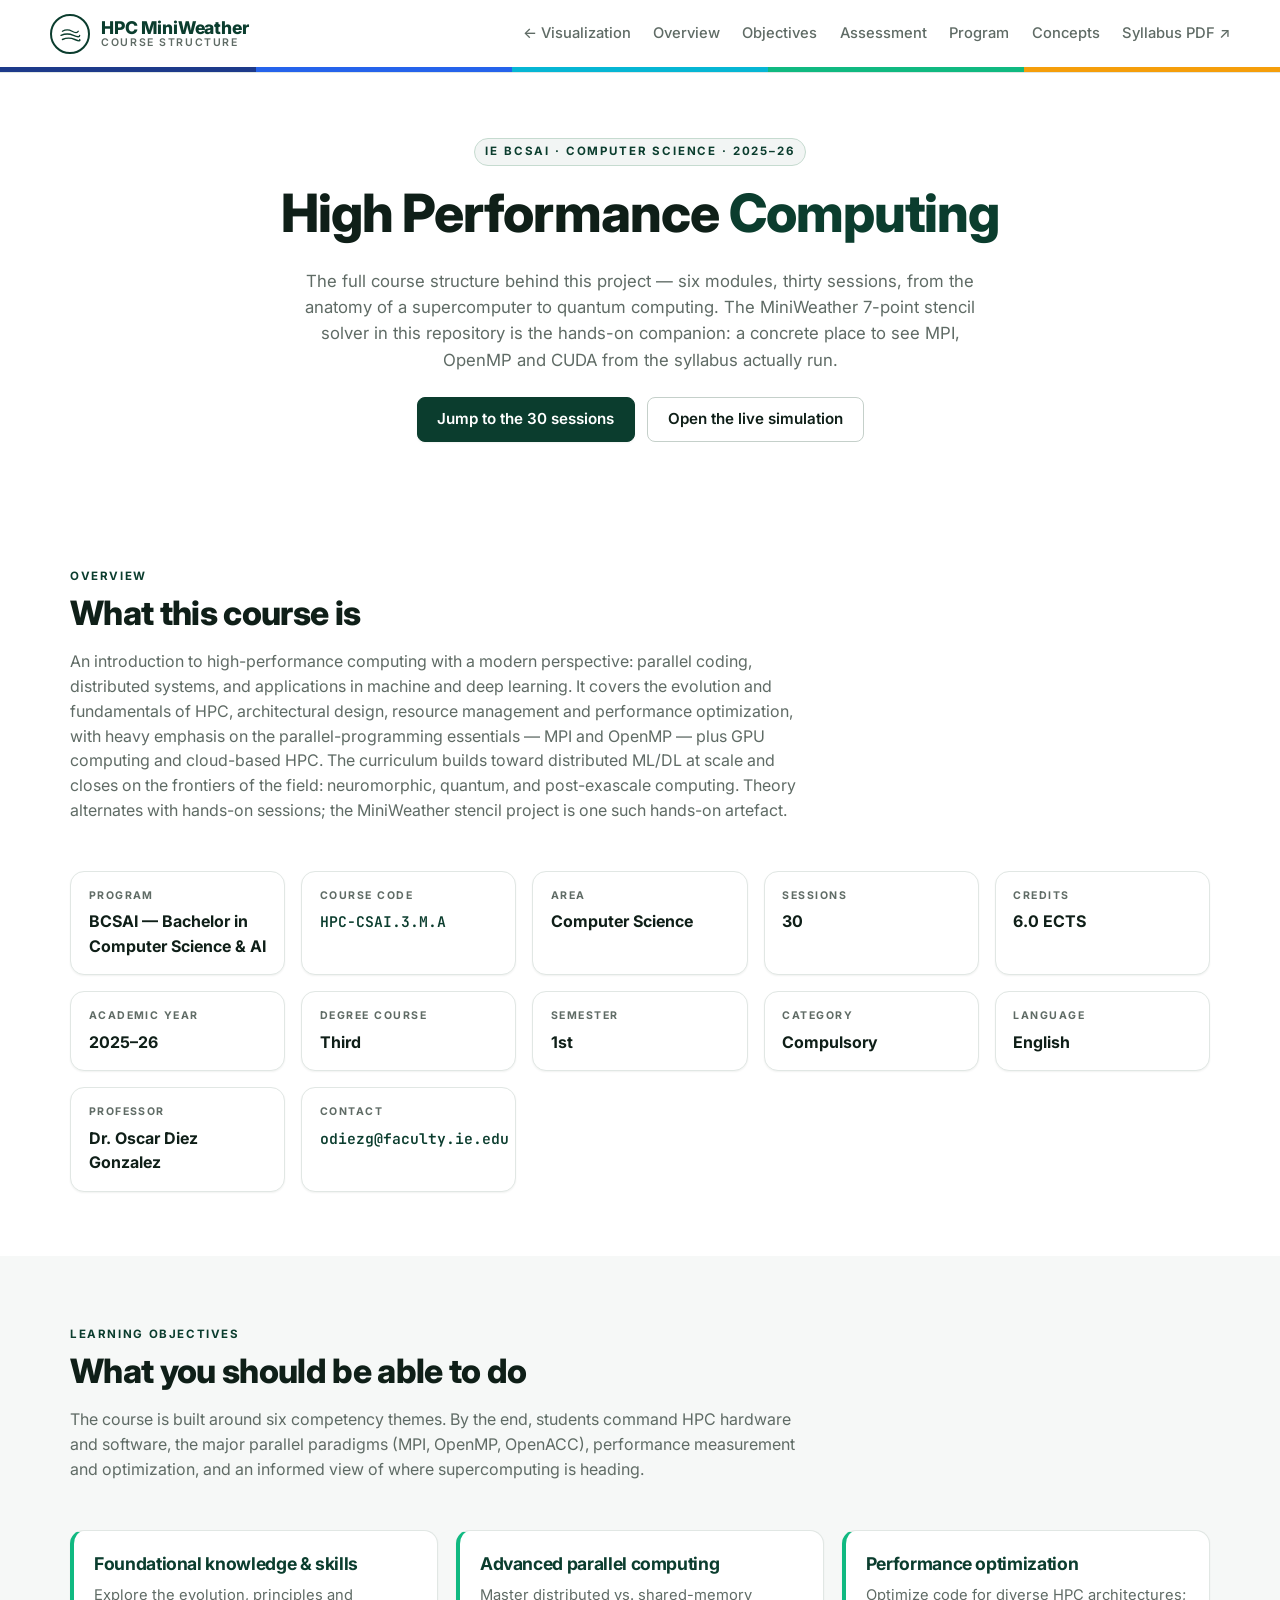
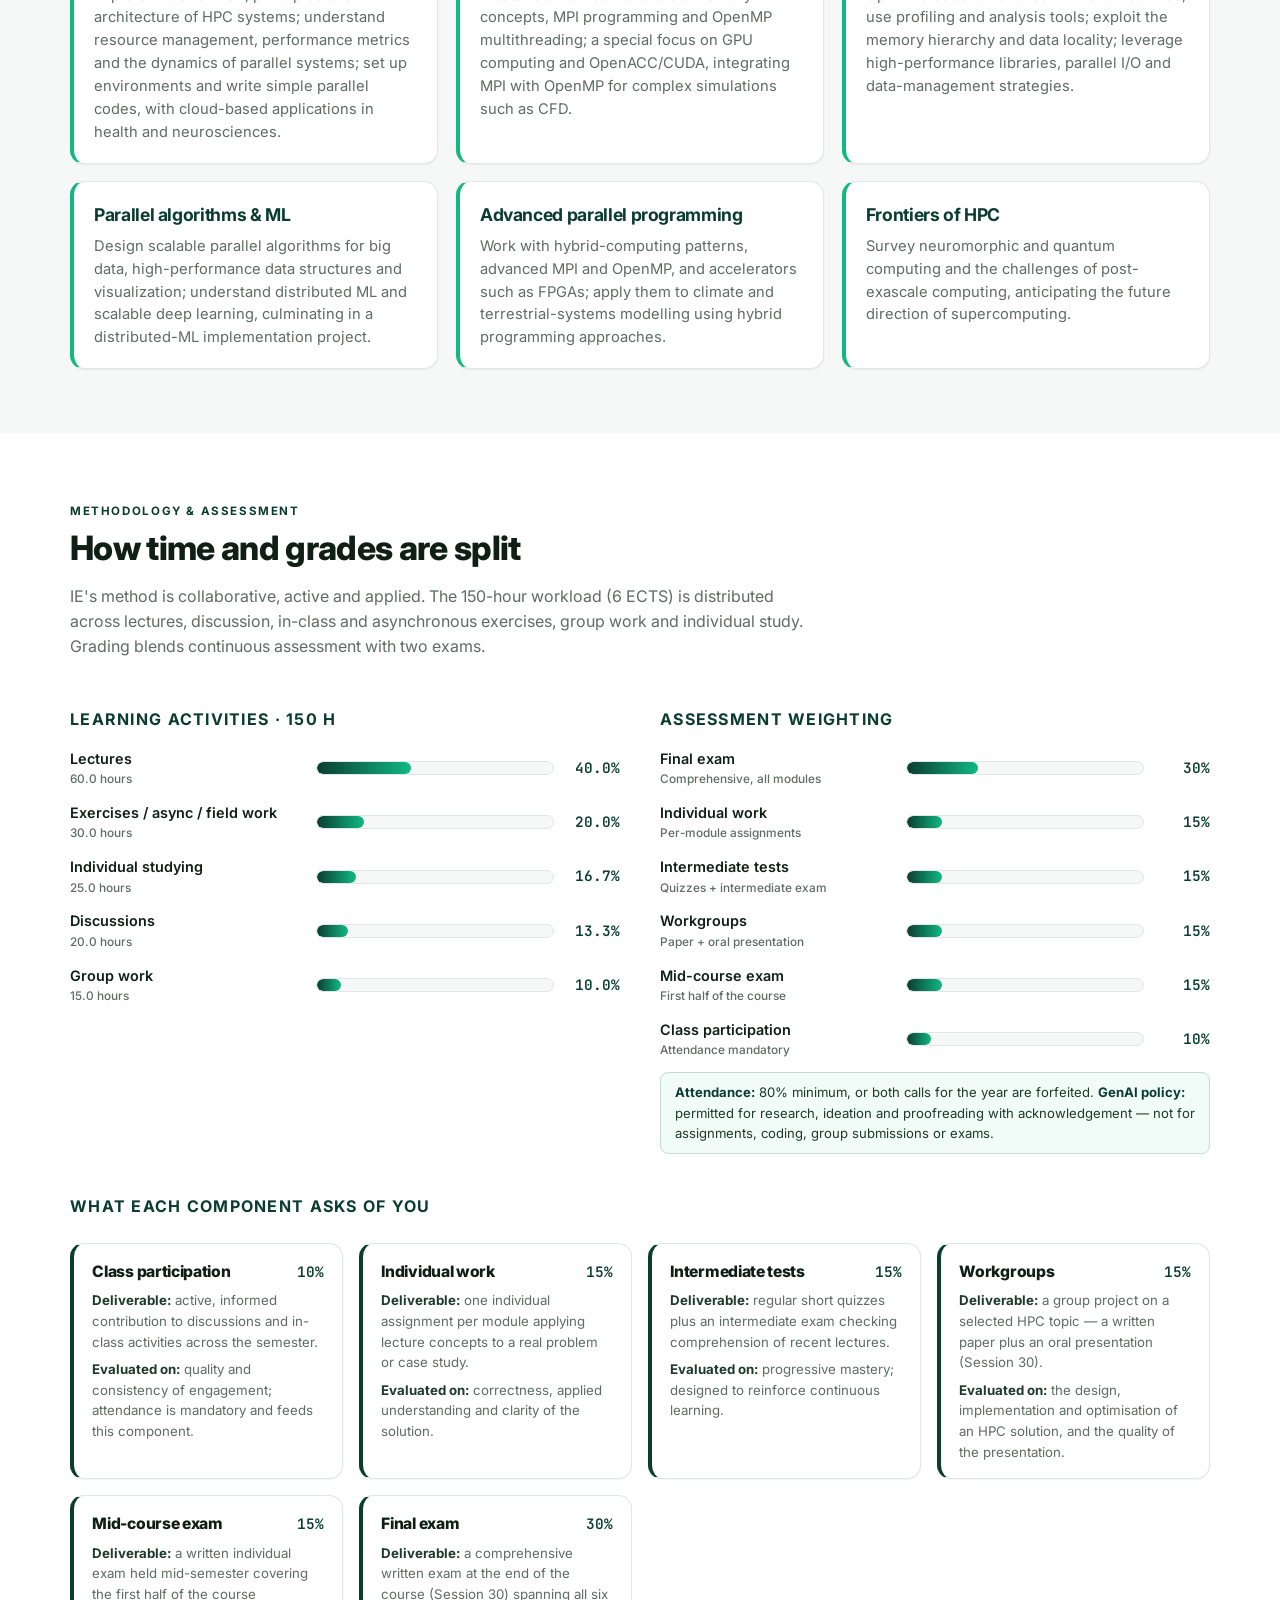
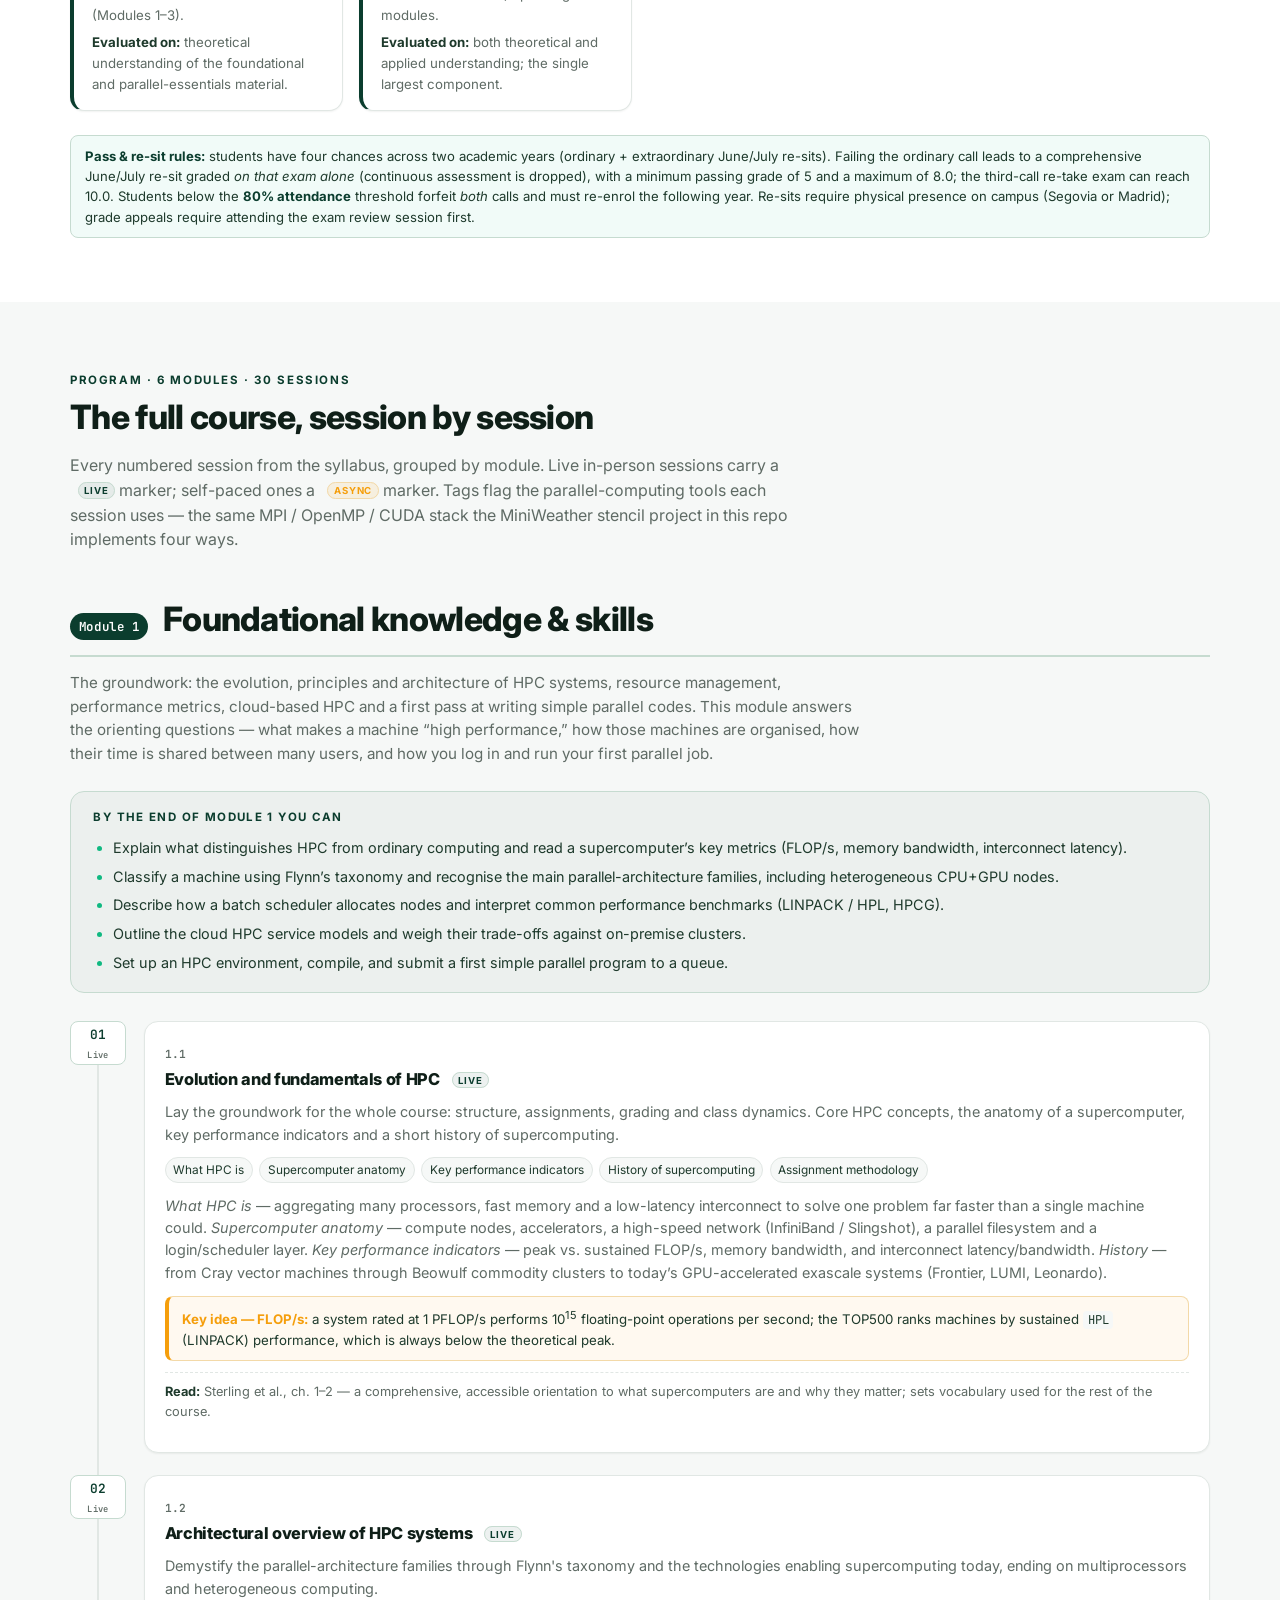
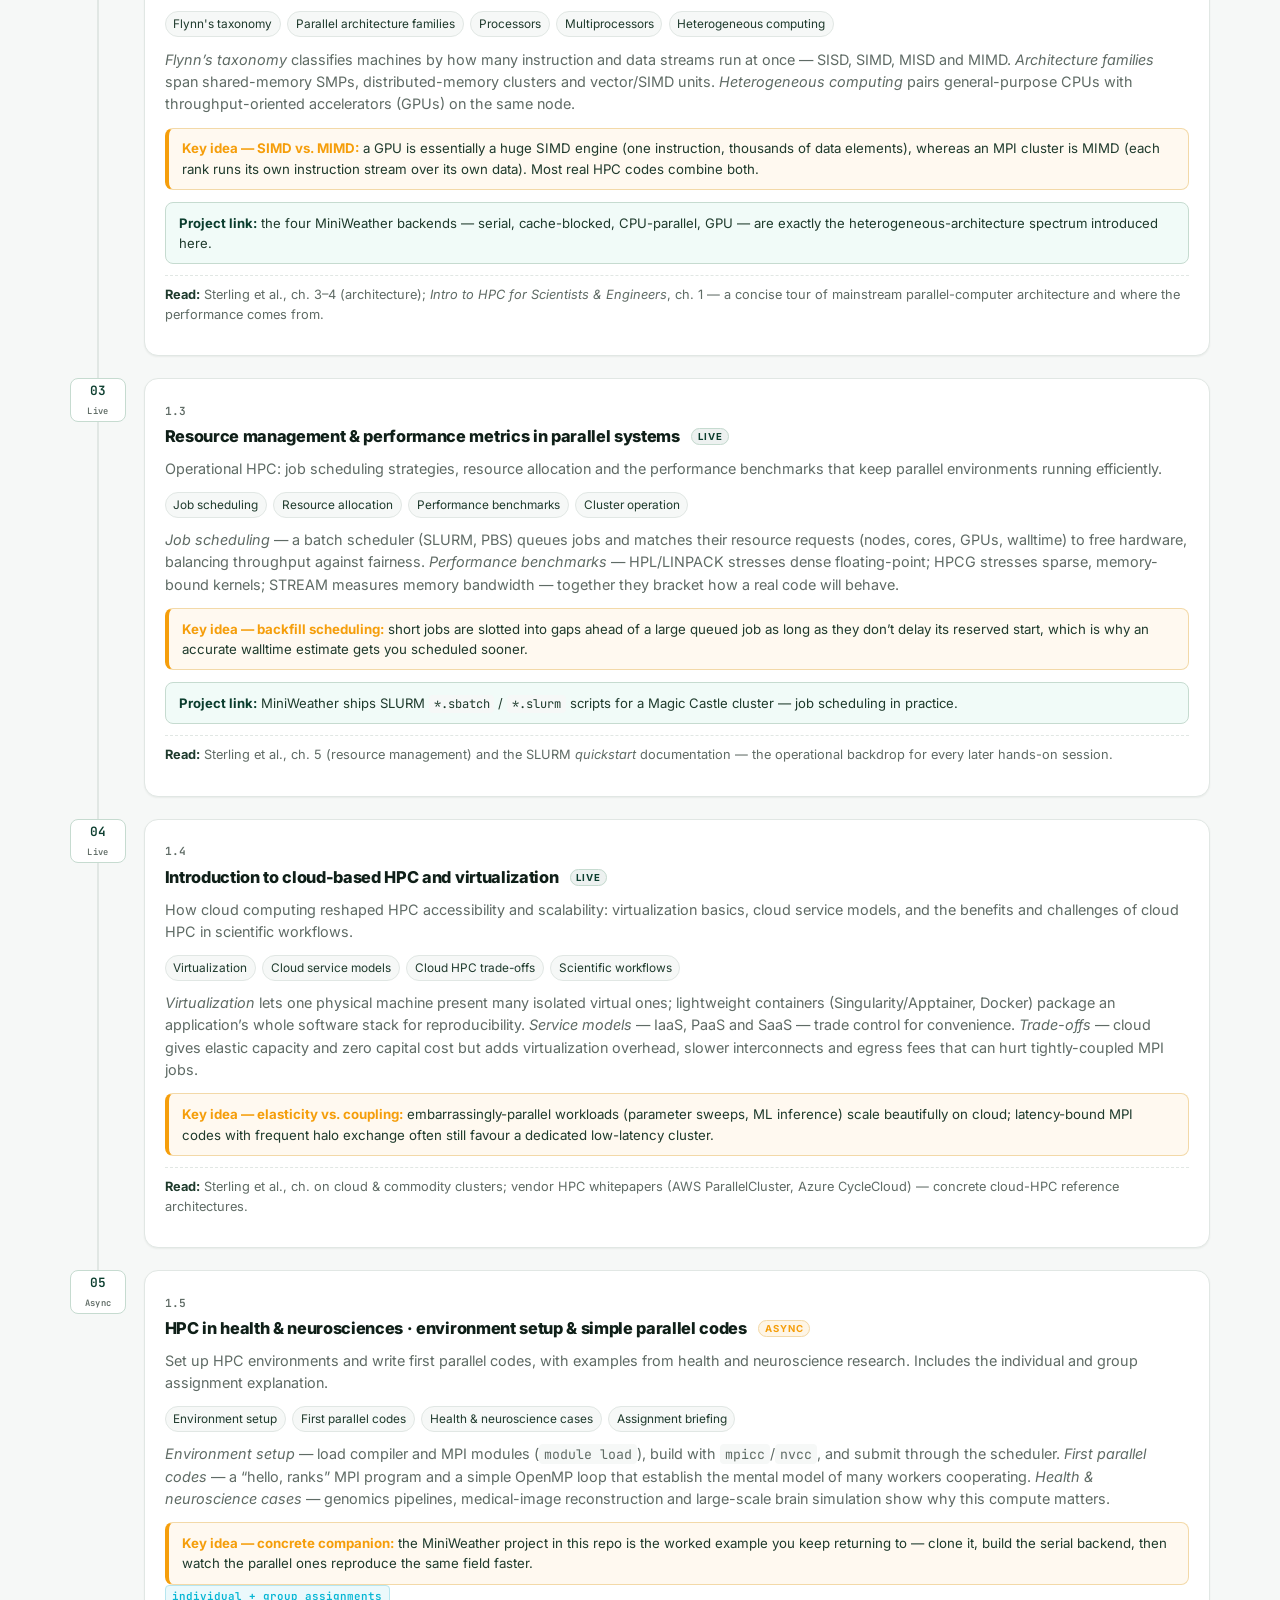
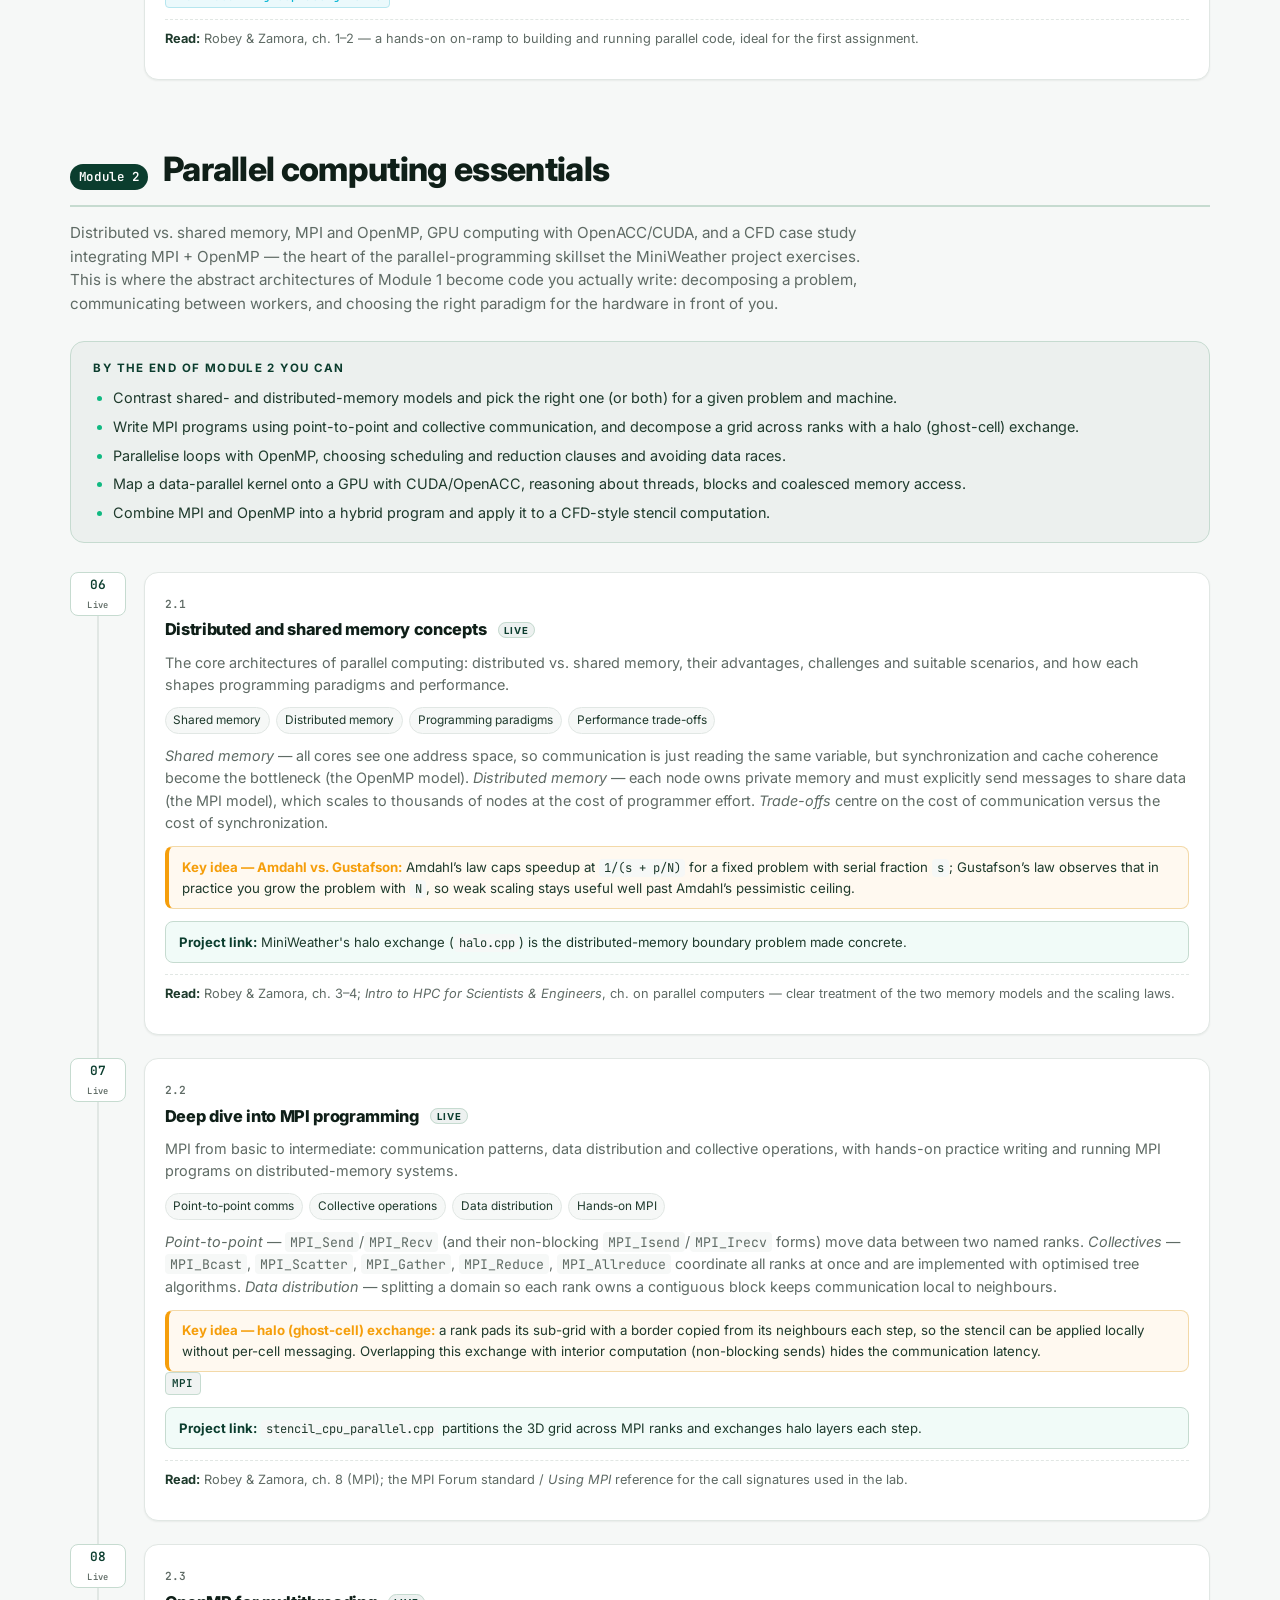
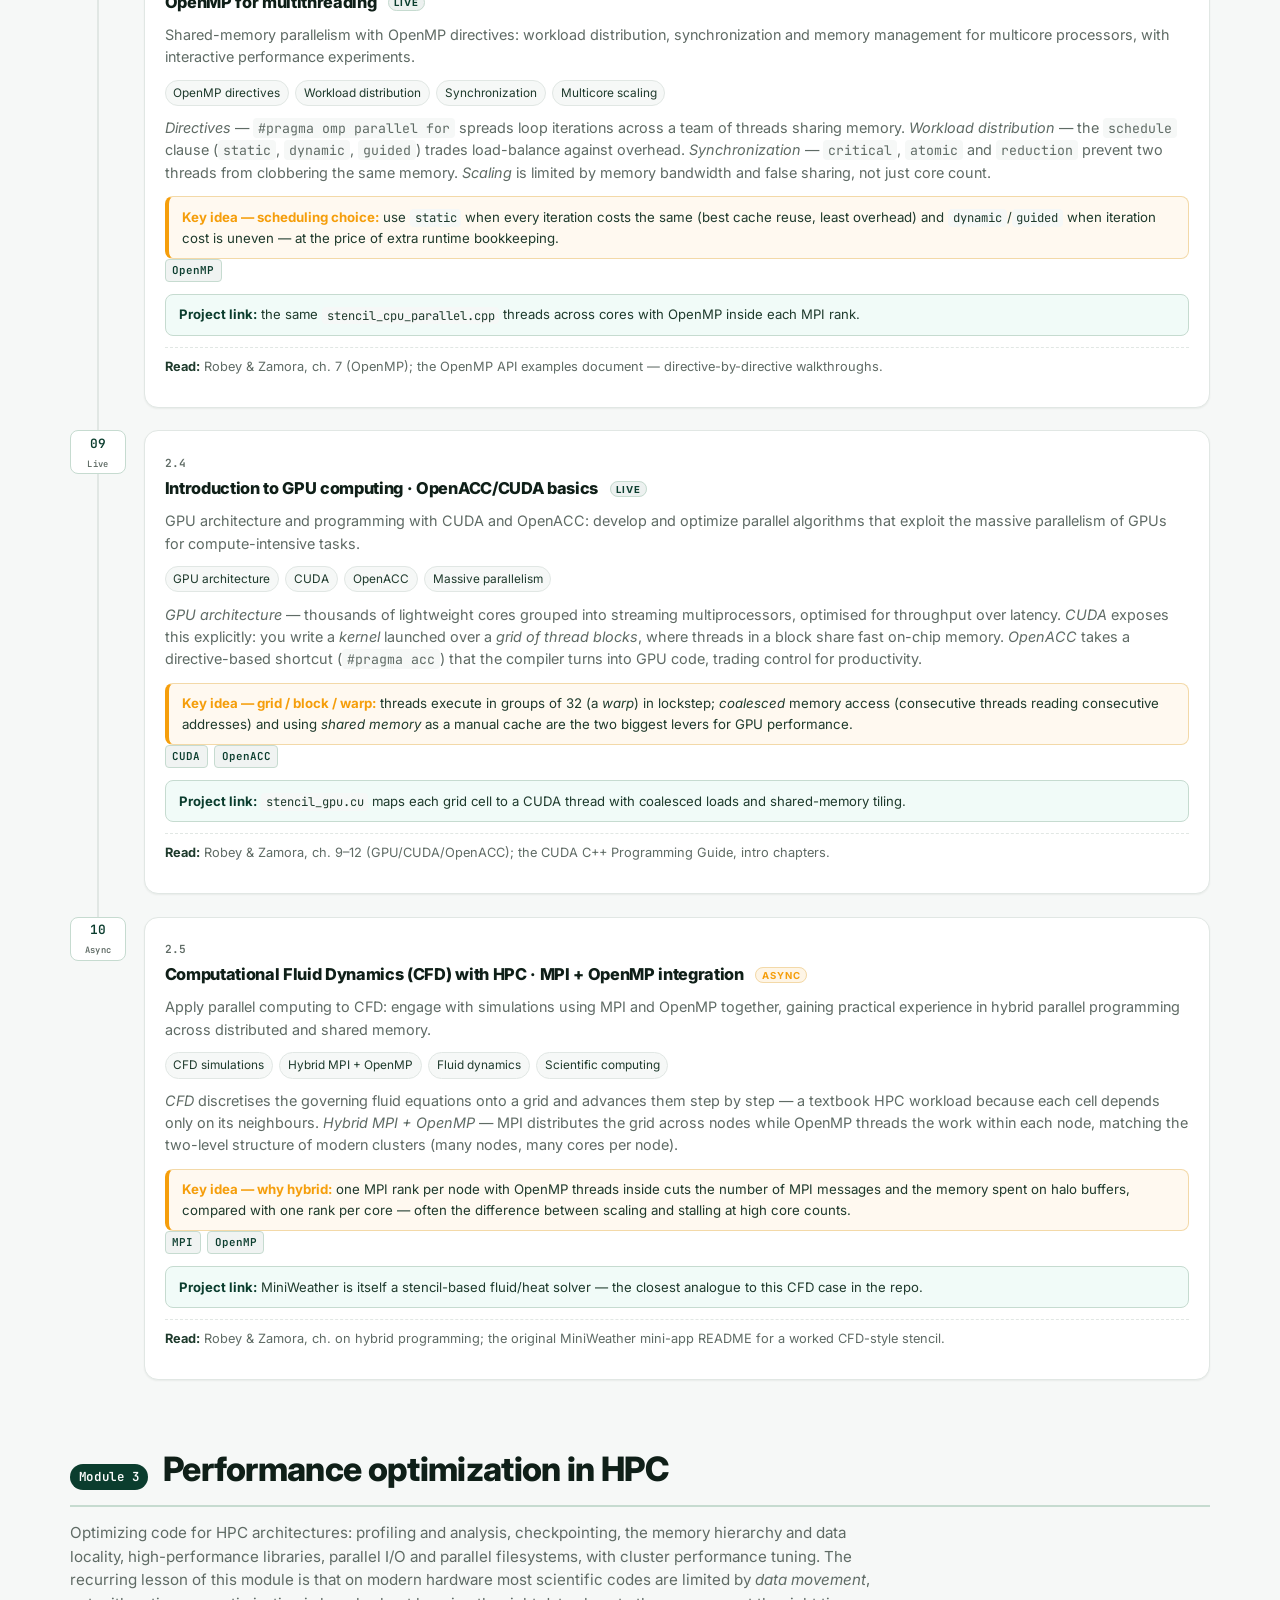
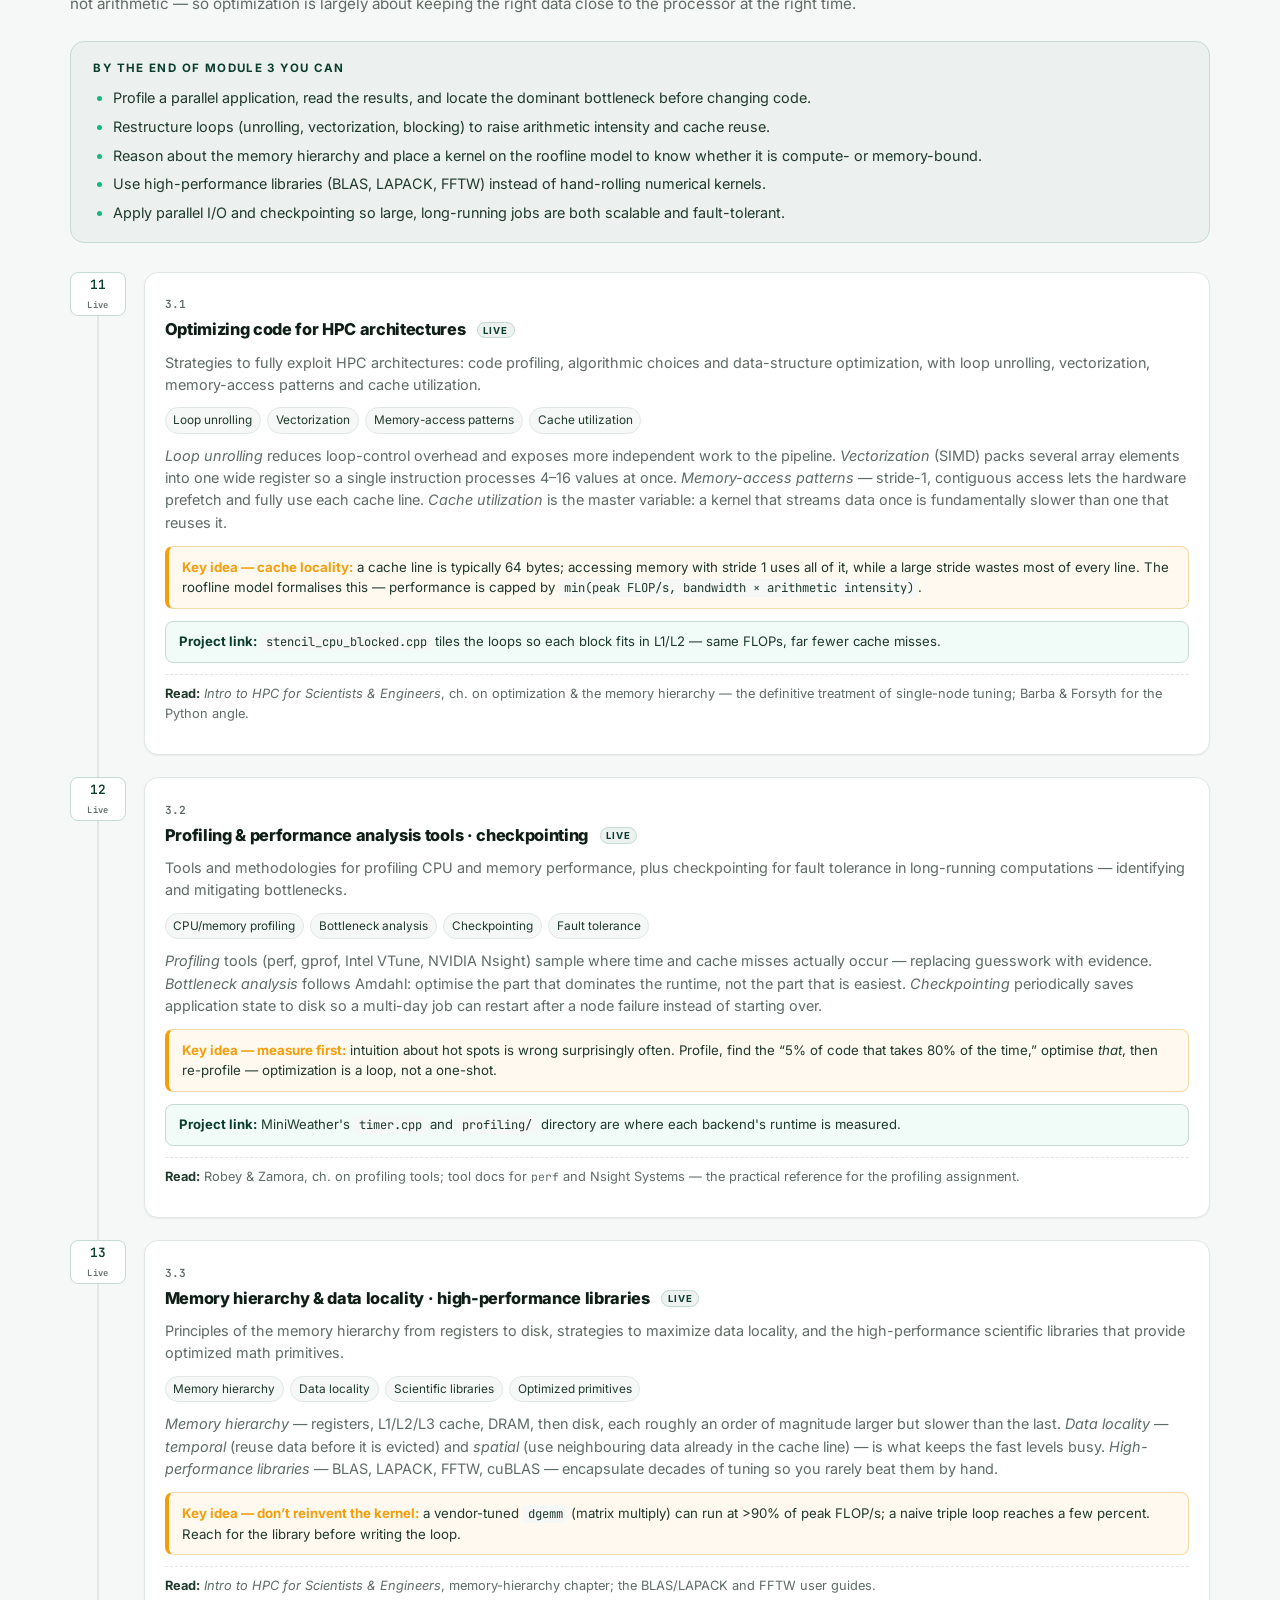
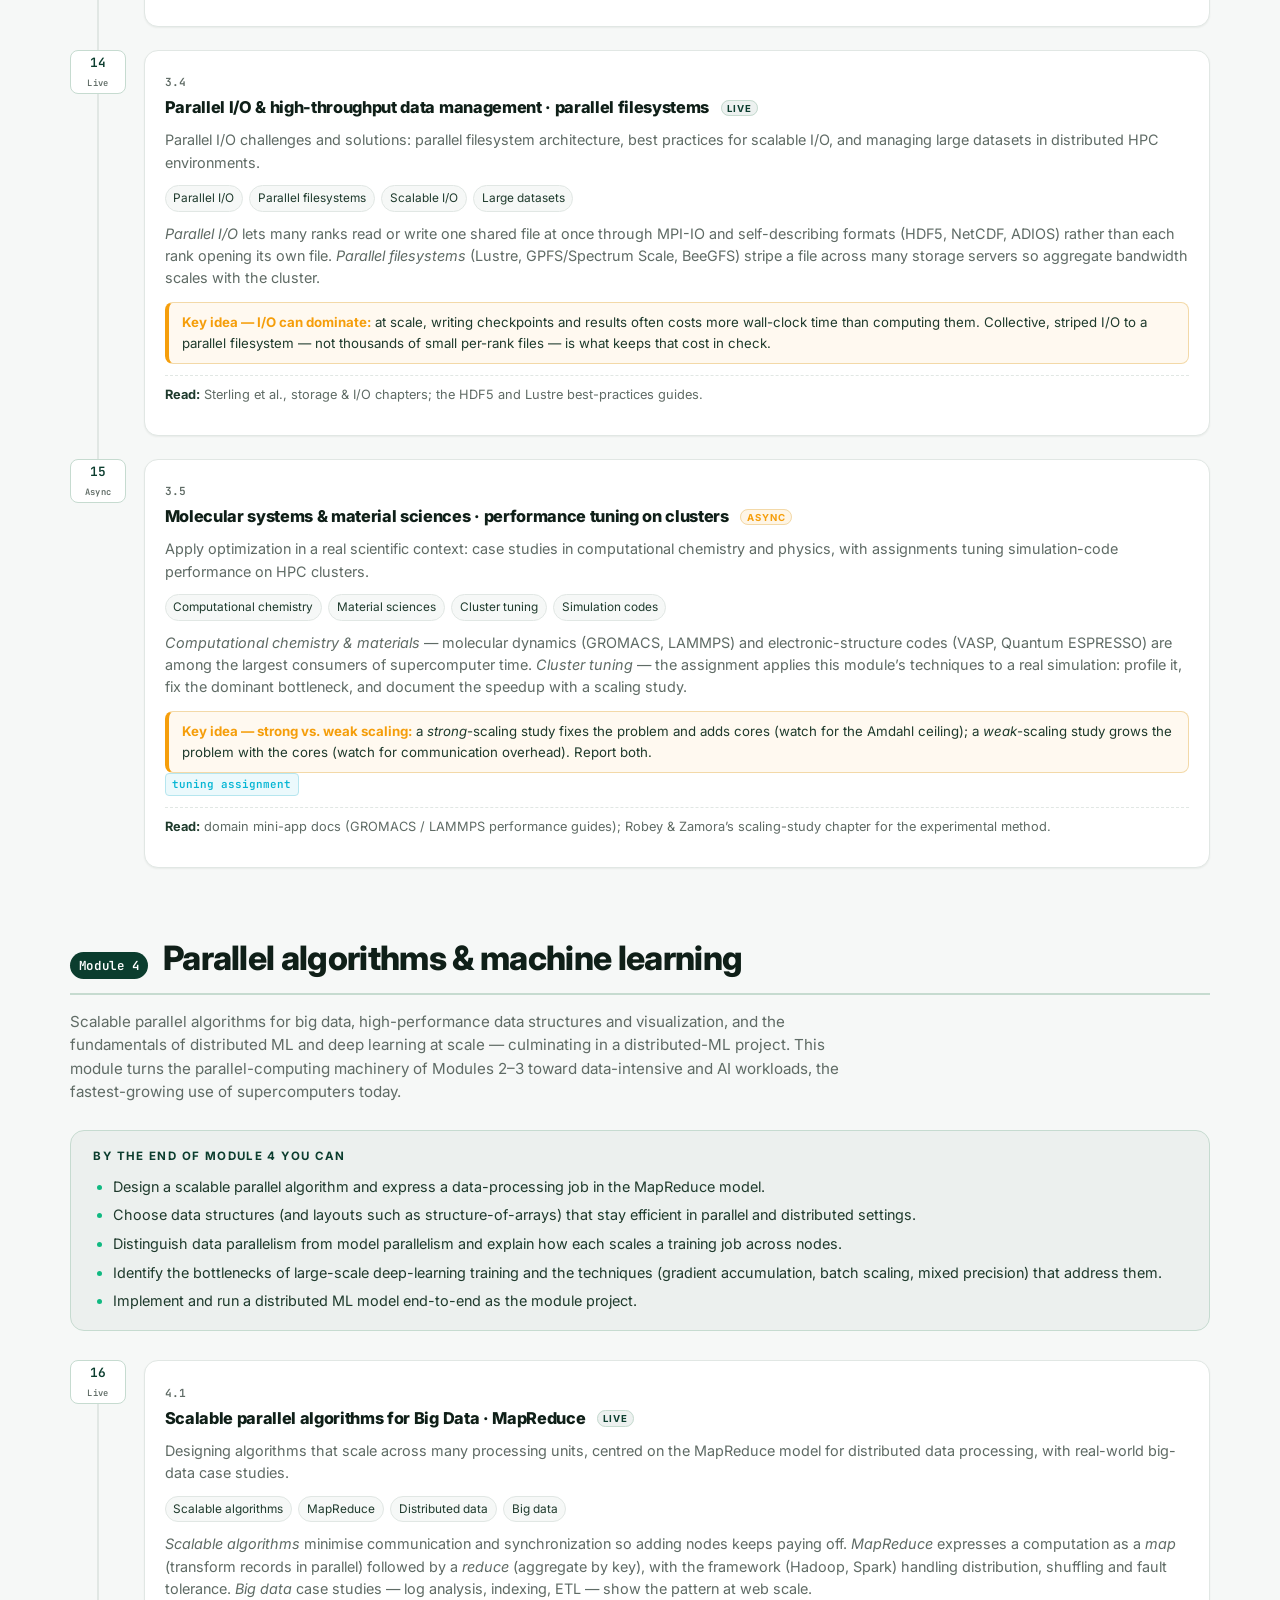
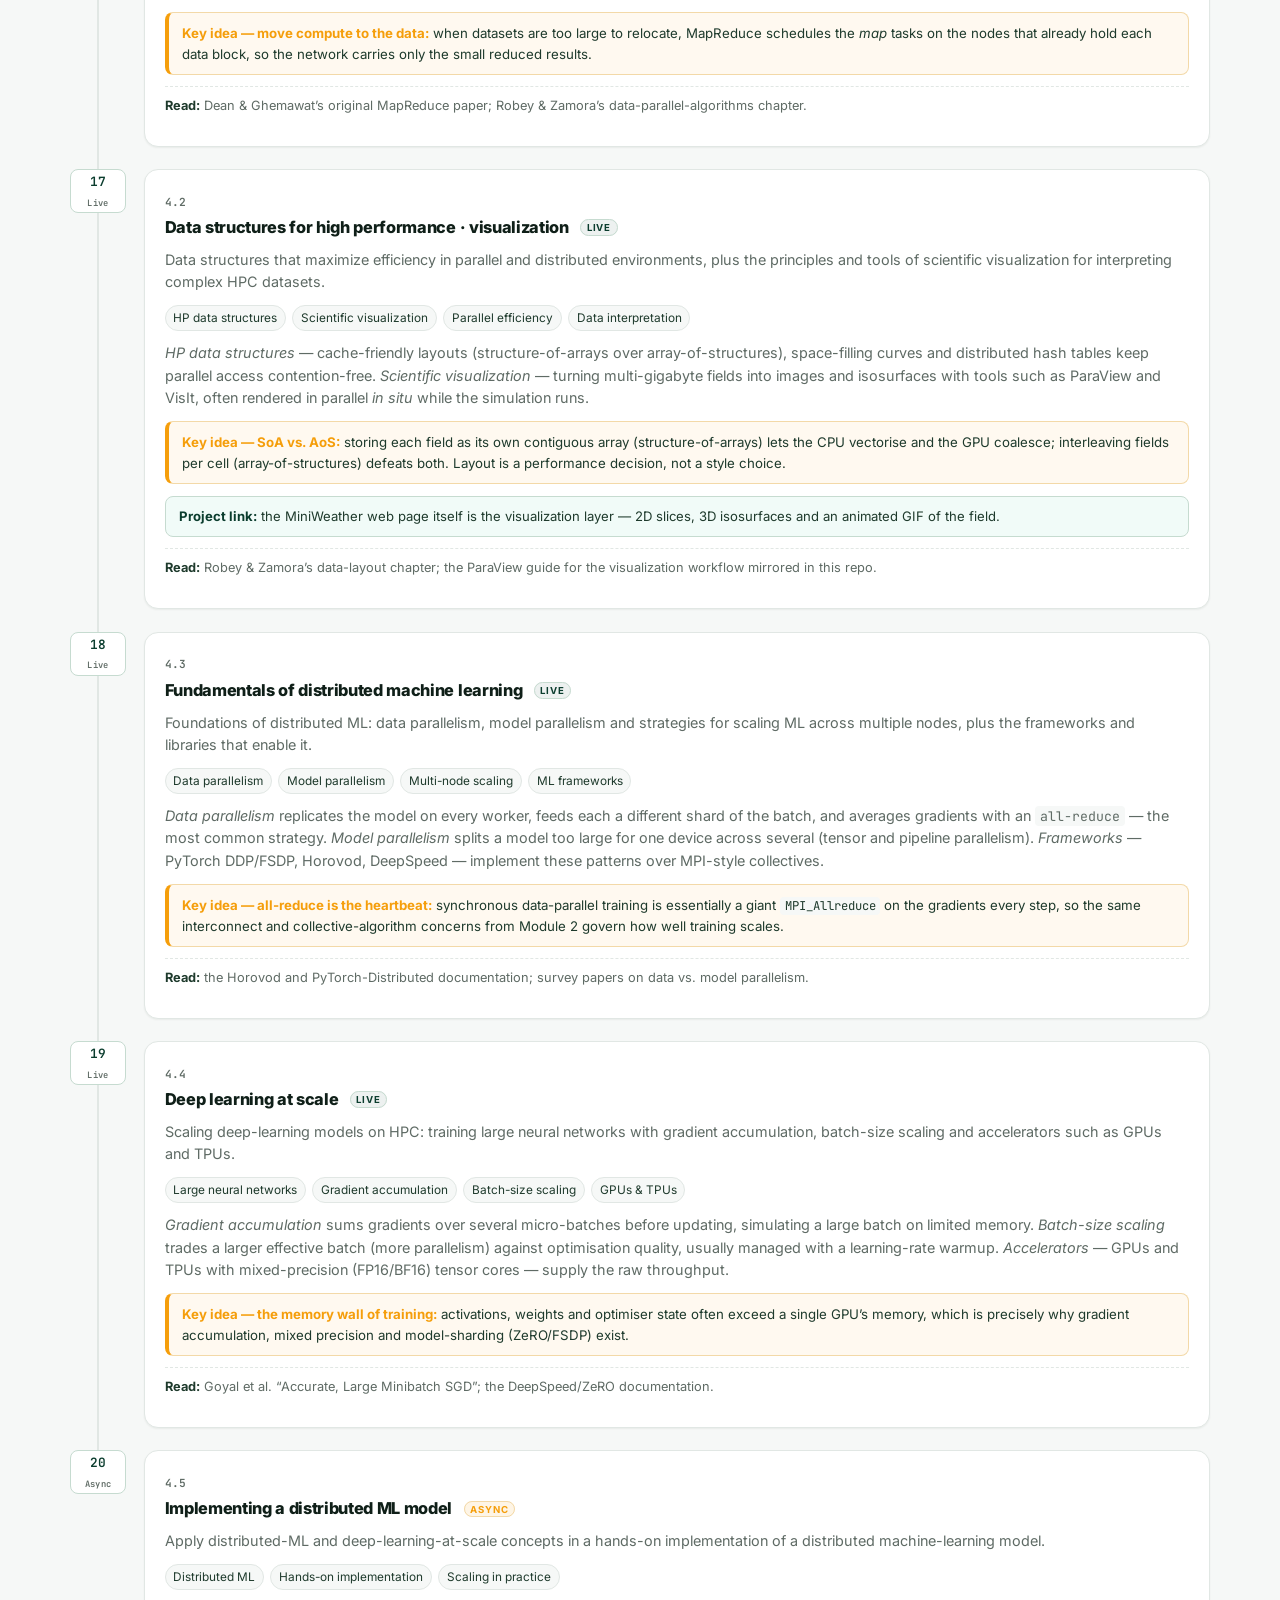
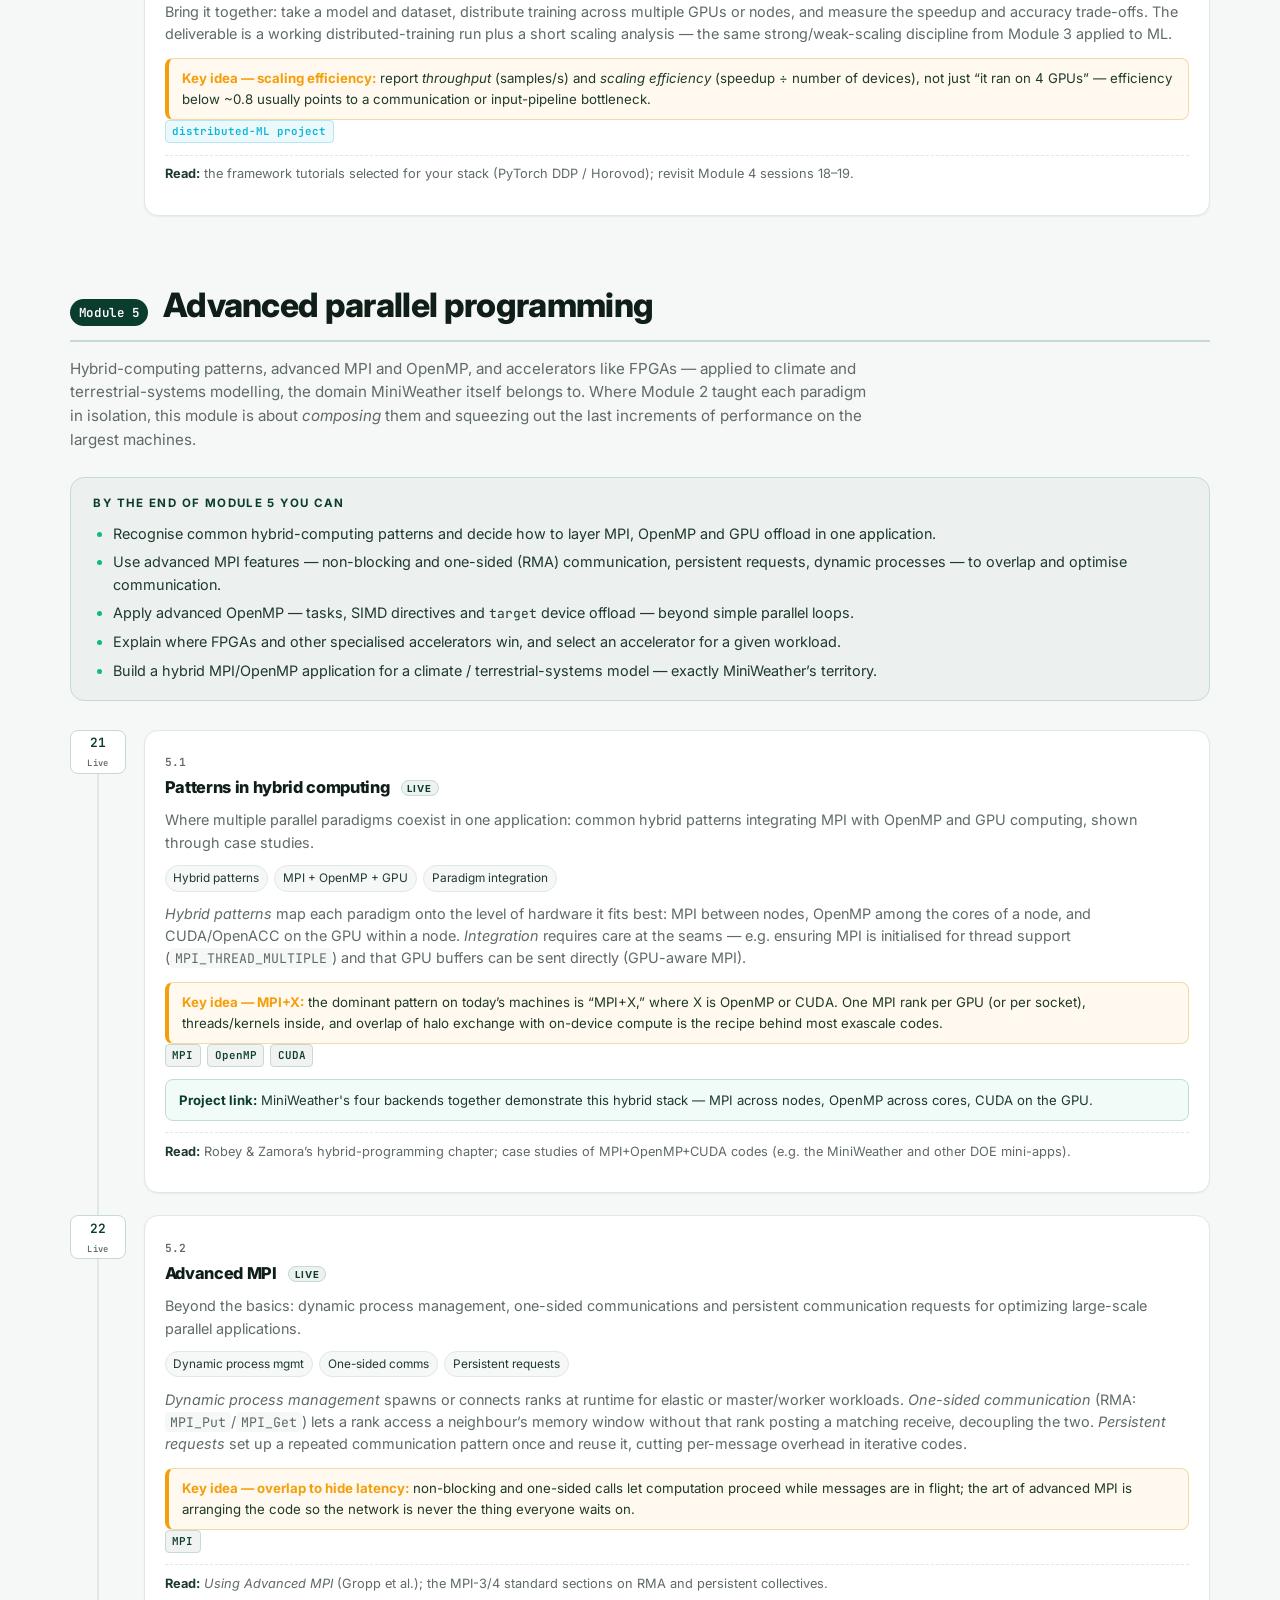
==== commit a71b0e86: "Deepen course-structure page (richer per-session detail, glossary, annotated bibliography)" ====
--- a/web/course.html
+++ b/web/course.html
@@ -160,6 +160,88 @@
       .biblio .meta { color: var(--muted); font-size: 0.85rem; }
 
       .toc-nav a { font-size: 0.92rem; }
+
+      /* Module learning-outcomes block */
+      .outcomes {
+        background: rgba(11,61,46,0.04);
+        border: 1px solid var(--brand-soft);
+        border-radius: var(--radius-md);
+        padding: 1.1rem 1.3rem 1.1rem 1.4rem;
+        margin: 0 0 1.8rem;
+      }
+      .outcomes h3 {
+        font-size: 0.72rem; font-weight: 700; text-transform: uppercase;
+        letter-spacing: 0.12em; color: var(--brand); margin: 0 0 0.6rem;
+      }
+      .outcomes ul { margin: 0; padding-left: 1.2rem; display: grid; gap: 0.4rem; }
+      .outcomes li { font-size: 0.9rem; color: var(--fg-soft); }
+      .outcomes li::marker { color: var(--accent); }
+
+      /* "Key idea" concept note inside a session */
+      .keyidea {
+        background: rgba(245,158,11,0.06);
+        border: 1px solid #f3d9a8;
+        border-left: 4px solid var(--accent-warm);
+        border-radius: var(--radius-sm);
+        padding: 0.6rem 0.85rem; margin-top: 0.75rem;
+        font-size: 0.83rem; color: var(--fg-soft);
+      }
+      .keyidea strong { color: var(--accent-warm); }
+      .keyidea code { background: var(--bg-soft); padding: 0.08em 0.38em; border-radius: 4px; font-size: 0.92em; }
+
+      /* Annotated reading note inside a session */
+      .reading {
+        font-size: 0.8rem; color: var(--muted); margin-top: 0.7rem;
+        padding-top: 0.55rem; border-top: 1px dashed var(--border);
+      }
+      .reading strong { color: var(--fg-soft); font-weight: 700; }
+
+      .session-body p.session-obj + .session-obj { margin-top: -0.3rem; }
+
+      .callout code, .session-obj code { background: var(--bg-soft); padding: 0.08em 0.38em; border-radius: 4px; font-size: 0.92em; }
+
+      /* Glossary grid */
+      .glossary {
+        display: grid;
+        grid-template-columns: repeat(auto-fill, minmax(280px, 1fr));
+        gap: 1rem;
+        list-style: none; padding: 0; margin: 0;
+      }
+      .glossary li {
+        background: #fff; border: 1px solid var(--border);
+        border-radius: var(--radius-md); padding: 0.95rem 1.1rem;
+        box-shadow: var(--shadow-sm);
+      }
+      .glossary dt {
+        font-weight: 700; color: var(--brand); font-size: 0.95rem; margin-bottom: 0.25rem;
+      }
+      .glossary dd { margin: 0; font-size: 0.85rem; color: var(--muted); }
+
+      /* Bibliography session-mapping line */
+      .biblio .annot { color: var(--fg-soft); font-size: 0.86rem; margin: 0.5rem 0 0; }
+      .biblio .used {
+        display: inline-block; margin-top: 0.5rem;
+        font-family: var(--font-mono); font-size: 0.68rem; font-weight: 600;
+        color: var(--brand); background: rgba(11,61,46,0.06);
+        border: 1px solid var(--brand-soft); padding: 0.2em 0.6em; border-radius: 4px;
+      }
+
+      /* Assessment component cards */
+      .assess-grid {
+        display: grid; grid-template-columns: repeat(auto-fill, minmax(260px, 1fr));
+        gap: 1rem; margin-top: 1.5rem;
+      }
+      .assess-card {
+        background: #fff; border: 1px solid var(--border);
+        border-left: 4px solid var(--brand); border-radius: var(--radius-md);
+        padding: 1rem 1.15rem; box-shadow: var(--shadow-sm);
+      }
+      .assess-card .top { display: flex; justify-content: space-between; align-items: baseline; gap: 0.5rem; margin-bottom: 0.4rem; }
+      .assess-card h4 { margin: 0; font-size: 0.98rem; color: var(--fg); }
+      .assess-card .wt { font-family: var(--font-mono); font-weight: 600; color: var(--brand); font-size: 0.9rem; }
+      .assess-card p { margin: 0; font-size: 0.83rem; color: var(--muted); }
+      .assess-card p + p { margin-top: 0.45rem; }
+      .assess-card .lbl { font-weight: 700; color: var(--fg-soft); }
     </style>
   </head>
   <body>
@@ -186,6 +268,7 @@
           <a href="#objectives">Objectives</a>
           <a href="#assessment">Assessment</a>
           <a href="#program">Program</a>
+          <a href="#concepts">Concepts</a>
           <a href="./SYLLABUS.pdf" target="_blank" rel="noreferrer">Syllabus PDF ↗</a>
         </nav>
       </div>
@@ -339,6 +422,48 @@
             </div>
           </div>
         </div>
+
+        <h3 style="color:var(--brand); margin:2.5rem 0 0; font-size:1rem; text-transform:uppercase; letter-spacing:0.08em">What each component asks of you</h3>
+        <div class="assess-grid">
+          <div class="assess-card">
+            <div class="top"><h4>Class participation</h4><span class="wt">10%</span></div>
+            <p><span class="lbl">Deliverable:</span> active, informed contribution to discussions and in-class activities across the semester.</p>
+            <p><span class="lbl">Evaluated on:</span> quality and consistency of engagement; attendance is mandatory and feeds this component.</p>
+          </div>
+          <div class="assess-card">
+            <div class="top"><h4>Individual work</h4><span class="wt">15%</span></div>
+            <p><span class="lbl">Deliverable:</span> one individual assignment per module applying lecture concepts to a real problem or case study.</p>
+            <p><span class="lbl">Evaluated on:</span> correctness, applied understanding and clarity of the solution.</p>
+          </div>
+          <div class="assess-card">
+            <div class="top"><h4>Intermediate tests</h4><span class="wt">15%</span></div>
+            <p><span class="lbl">Deliverable:</span> regular short quizzes plus an intermediate exam checking comprehension of recent lectures.</p>
+            <p><span class="lbl">Evaluated on:</span> progressive mastery; designed to reinforce continuous learning.</p>
+          </div>
+          <div class="assess-card">
+            <div class="top"><h4>Workgroups</h4><span class="wt">15%</span></div>
+            <p><span class="lbl">Deliverable:</span> a group project on a selected HPC topic — a written paper plus an oral presentation (Session&nbsp;30).</p>
+            <p><span class="lbl">Evaluated on:</span> the design, implementation and optimisation of an HPC solution, and the quality of the presentation.</p>
+          </div>
+          <div class="assess-card">
+            <div class="top"><h4>Mid-course exam</h4><span class="wt">15%</span></div>
+            <p><span class="lbl">Deliverable:</span> a written individual exam held mid-semester covering the first half of the course (Modules&nbsp;1–3).</p>
+            <p><span class="lbl">Evaluated on:</span> theoretical understanding of the foundational and parallel-essentials material.</p>
+          </div>
+          <div class="assess-card">
+            <div class="top"><h4>Final exam</h4><span class="wt">30%</span></div>
+            <p><span class="lbl">Deliverable:</span> a comprehensive written exam at the end of the course (Session&nbsp;30) spanning all six modules.</p>
+            <p><span class="lbl">Evaluated on:</span> both theoretical and applied understanding; the single largest component.</p>
+          </div>
+        </div>
+
+        <div class="callout" style="margin-top:1.5rem">
+          <strong>Pass &amp; re-sit rules:</strong> students have four chances across two academic years (ordinary + extraordinary June/July re-sits).
+          Failing the ordinary call leads to a comprehensive June/July re-sit graded <em>on that exam alone</em> (continuous assessment is dropped),
+          with a minimum passing grade of 5 and a maximum of 8.0; the third-call re-take exam can reach 10.0.
+          Students below the <strong>80% attendance</strong> threshold forfeit <em>both</em> calls and must re-enrol the following year.
+          Re-sits require physical presence on campus (Segovia or Madrid); grade appeals require attending the exam review session first.
+        </div>
       </div>
     </section>
 
@@ -367,8 +492,22 @@
           </div>
           <p class="module-intro">
             The groundwork: the evolution, principles and architecture of HPC systems, resource management,
-            performance metrics, cloud-based HPC and a first pass at writing simple parallel codes.
+            performance metrics, cloud-based HPC and a first pass at writing simple parallel codes. This module
+            answers the orienting questions — what makes a machine &ldquo;high performance,&rdquo; how those machines
+            are organised, how their time is shared between many users, and how you log in and run your first
+            parallel job.
           </p>
+
+          <div class="outcomes">
+            <h3>By the end of Module 1 you can</h3>
+            <ul>
+              <li>Explain what distinguishes HPC from ordinary computing and read a supercomputer&rsquo;s key metrics (FLOP/s, memory bandwidth, interconnect latency).</li>
+              <li>Classify a machine using Flynn&rsquo;s taxonomy and recognise the main parallel-architecture families, including heterogeneous CPU+GPU nodes.</li>
+              <li>Describe how a batch scheduler allocates nodes and interpret common performance benchmarks (LINPACK / HPL, HPCG).</li>
+              <li>Outline the cloud HPC service models and weigh their trade-offs against on-premise clusters.</li>
+              <li>Set up an HPC environment, compile, and submit a first simple parallel program to a queue.</li>
+            </ul>
+          </div>
 
           <div class="timeline">
             <div class="session">
@@ -378,6 +517,9 @@
                 <h4>Evolution and fundamentals of HPC <span class="mode-pill mode-live">Live</span></h4>
                 <p class="session-obj">Lay the groundwork for the whole course: structure, assignments, grading and class dynamics. Core HPC concepts, the anatomy of a supercomputer, key performance indicators and a short history of supercomputing.</p>
                 <ul class="topics"><li>What HPC is</li><li>Supercomputer anatomy</li><li>Key performance indicators</li><li>History of supercomputing</li><li>Assignment methodology</li></ul>
+                <p class="session-obj"><em>What HPC is</em> — aggregating many processors, fast memory and a low-latency interconnect to solve one problem far faster than a single machine could. <em>Supercomputer anatomy</em> — compute nodes, accelerators, a high-speed network (InfiniBand / Slingshot), a parallel filesystem and a login/scheduler layer. <em>Key performance indicators</em> — peak vs. sustained FLOP/s, memory bandwidth, and interconnect latency/bandwidth. <em>History</em> — from Cray vector machines through Beowulf commodity clusters to today&rsquo;s GPU-accelerated exascale systems (Frontier, LUMI, Leonardo).</p>
+                <div class="keyidea"><strong>Key idea — FLOP/s:</strong> a system rated at 1 PFLOP/s performs 10<sup>15</sup> floating-point operations per second; the <a href="https://top500.org" target="_blank" rel="noreferrer">TOP500</a> ranks machines by sustained <code>HPL</code> (LINPACK) performance, which is always below the theoretical peak.</div>
+                <p class="reading"><strong>Read:</strong> Sterling et&nbsp;al., ch.&nbsp;1–2 — a comprehensive, accessible orientation to what supercomputers are and why they matter; sets vocabulary used for the rest of the course.</p>
               </div>
             </div>
             <div class="session">
@@ -387,7 +529,10 @@
                 <h4>Architectural overview of HPC systems <span class="mode-pill mode-live">Live</span></h4>
                 <p class="session-obj">Demystify the parallel-architecture families through Flynn's taxonomy and the technologies enabling supercomputing today, ending on multiprocessors and heterogeneous computing.</p>
                 <ul class="topics"><li>Flynn's taxonomy</li><li>Parallel architecture families</li><li>Processors</li><li>Multiprocessors</li><li>Heterogeneous computing</li></ul>
+                <p class="session-obj"><em>Flynn&rsquo;s taxonomy</em> classifies machines by how many instruction and data streams run at once — SISD, SIMD, MISD and MIMD. <em>Architecture families</em> span shared-memory SMPs, distributed-memory clusters and vector/SIMD units. <em>Heterogeneous computing</em> pairs general-purpose CPUs with throughput-oriented accelerators (GPUs) on the same node.</p>
+                <div class="keyidea"><strong>Key idea — SIMD vs. MIMD:</strong> a GPU is essentially a huge SIMD engine (one instruction, thousands of data elements), whereas an MPI cluster is MIMD (each rank runs its own instruction stream over its own data). Most real HPC codes combine both.</div>
                 <div class="callout"><strong>Project link:</strong> the four MiniWeather backends — serial, cache-blocked, CPU-parallel, GPU — are exactly the heterogeneous-architecture spectrum introduced here.</div>
+                <p class="reading"><strong>Read:</strong> Sterling et&nbsp;al., ch.&nbsp;3–4 (architecture); <em>Intro to HPC for Scientists &amp; Engineers</em>, ch.&nbsp;1 — a concise tour of mainstream parallel-computer architecture and where the performance comes from.</p>
               </div>
             </div>
             <div class="session">
@@ -397,7 +542,10 @@
                 <h4>Resource management &amp; performance metrics in parallel systems <span class="mode-pill mode-live">Live</span></h4>
                 <p class="session-obj">Operational HPC: job scheduling strategies, resource allocation and the performance benchmarks that keep parallel environments running efficiently.</p>
                 <ul class="topics"><li>Job scheduling</li><li>Resource allocation</li><li>Performance benchmarks</li><li>Cluster operation</li></ul>
+                <p class="session-obj"><em>Job scheduling</em> — a batch scheduler (SLURM, PBS) queues jobs and matches their resource requests (nodes, cores, GPUs, walltime) to free hardware, balancing throughput against fairness. <em>Performance benchmarks</em> — HPL/LINPACK stresses dense floating-point; HPCG stresses sparse, memory-bound kernels; STREAM measures memory bandwidth — together they bracket how a real code will behave.</p>
+                <div class="keyidea"><strong>Key idea — backfill scheduling:</strong> short jobs are slotted into gaps ahead of a large queued job as long as they don&rsquo;t delay its reserved start, which is why an accurate walltime estimate gets you scheduled sooner.</div>
                 <div class="callout"><strong>Project link:</strong> MiniWeather ships SLURM <code>*.sbatch</code> / <code>*.slurm</code> scripts for a Magic Castle cluster — job scheduling in practice.</div>
+                <p class="reading"><strong>Read:</strong> Sterling et&nbsp;al., ch.&nbsp;5 (resource management) and the SLURM <em>quickstart</em> documentation — the operational backdrop for every later hands-on session.</p>
               </div>
             </div>
             <div class="session">
@@ -407,6 +555,9 @@
                 <h4>Introduction to cloud-based HPC and virtualization <span class="mode-pill mode-live">Live</span></h4>
                 <p class="session-obj">How cloud computing reshaped HPC accessibility and scalability: virtualization basics, cloud service models, and the benefits and challenges of cloud HPC in scientific workflows.</p>
                 <ul class="topics"><li>Virtualization</li><li>Cloud service models</li><li>Cloud HPC trade-offs</li><li>Scientific workflows</li></ul>
+                <p class="session-obj"><em>Virtualization</em> lets one physical machine present many isolated virtual ones; lightweight containers (Singularity/Apptainer, Docker) package an application&rsquo;s whole software stack for reproducibility. <em>Service models</em> — IaaS, PaaS and SaaS — trade control for convenience. <em>Trade-offs</em> — cloud gives elastic capacity and zero capital cost but adds virtualization overhead, slower interconnects and egress fees that can hurt tightly-coupled MPI jobs.</p>
+                <div class="keyidea"><strong>Key idea — elasticity vs. coupling:</strong> embarrassingly-parallel workloads (parameter sweeps, ML inference) scale beautifully on cloud; latency-bound MPI codes with frequent halo exchange often still favour a dedicated low-latency cluster.</div>
+                <p class="reading"><strong>Read:</strong> Sterling et&nbsp;al., ch.&nbsp;on cloud &amp; commodity clusters; vendor HPC whitepapers (AWS ParallelCluster, Azure CycleCloud) — concrete cloud-HPC reference architectures.</p>
               </div>
             </div>
             <div class="session">
@@ -416,7 +567,10 @@
                 <h4>HPC in health &amp; neurosciences · environment setup &amp; simple parallel codes <span class="mode-pill mode-async">Async</span></h4>
                 <p class="session-obj">Set up HPC environments and write first parallel codes, with examples from health and neuroscience research. Includes the individual and group assignment explanation.</p>
                 <ul class="topics"><li>Environment setup</li><li>First parallel codes</li><li>Health &amp; neuroscience cases</li><li>Assignment briefing</li></ul>
+                <p class="session-obj"><em>Environment setup</em> — load compiler and MPI modules (<code>module load</code>), build with <code>mpicc</code>/<code>nvcc</code>, and submit through the scheduler. <em>First parallel codes</em> — a &ldquo;hello, ranks&rdquo; MPI program and a simple OpenMP loop that establish the mental model of many workers cooperating. <em>Health &amp; neuroscience cases</em> — genomics pipelines, medical-image reconstruction and large-scale brain simulation show why this compute matters.</p>
+                <div class="keyidea"><strong>Key idea — concrete companion:</strong> the <a href="./index.html">MiniWeather project</a> in this repo is the worked example you keep returning to — clone it, build the serial backend, then watch the parallel ones reproduce the same field faster.</div>
                 <div class="tags"><span class="tag proj">individual + group assignments</span></div>
+                <p class="reading"><strong>Read:</strong> Robey &amp; Zamora, ch.&nbsp;1–2 — a hands-on on-ramp to building and running parallel code, ideal for the first assignment.</p>
               </div>
             </div>
           </div>
@@ -431,7 +585,20 @@
           <p class="module-intro">
             Distributed vs. shared memory, MPI and OpenMP, GPU computing with OpenACC/CUDA, and a CFD case study
             integrating MPI + OpenMP — the heart of the parallel-programming skillset the MiniWeather project exercises.
+            This is where the abstract architectures of Module&nbsp;1 become code you actually write: decomposing a problem,
+            communicating between workers, and choosing the right paradigm for the hardware in front of you.
           </p>
+
+          <div class="outcomes">
+            <h3>By the end of Module 2 you can</h3>
+            <ul>
+              <li>Contrast shared- and distributed-memory models and pick the right one (or both) for a given problem and machine.</li>
+              <li>Write MPI programs using point-to-point and collective communication, and decompose a grid across ranks with a halo (ghost-cell) exchange.</li>
+              <li>Parallelise loops with OpenMP, choosing scheduling and reduction clauses and avoiding data races.</li>
+              <li>Map a data-parallel kernel onto a GPU with CUDA/OpenACC, reasoning about threads, blocks and coalesced memory access.</li>
+              <li>Combine MPI and OpenMP into a hybrid program and apply it to a CFD-style stencil computation.</li>
+            </ul>
+          </div>
 
           <div class="timeline">
             <div class="session">
@@ -441,7 +608,10 @@
                 <h4>Distributed and shared memory concepts <span class="mode-pill mode-live">Live</span></h4>
                 <p class="session-obj">The core architectures of parallel computing: distributed vs. shared memory, their advantages, challenges and suitable scenarios, and how each shapes programming paradigms and performance.</p>
                 <ul class="topics"><li>Shared memory</li><li>Distributed memory</li><li>Programming paradigms</li><li>Performance trade-offs</li></ul>
+                <p class="session-obj"><em>Shared memory</em> — all cores see one address space, so communication is just reading the same variable, but synchronization and cache coherence become the bottleneck (the OpenMP model). <em>Distributed memory</em> — each node owns private memory and must explicitly send messages to share data (the MPI model), which scales to thousands of nodes at the cost of programmer effort. <em>Trade-offs</em> centre on the cost of communication versus the cost of synchronization.</p>
+                <div class="keyidea"><strong>Key idea — Amdahl vs. Gustafson:</strong> Amdahl&rsquo;s law caps speedup at <code>1/(s + p/N)</code> for a fixed problem with serial fraction <code>s</code>; Gustafson&rsquo;s law observes that in practice you grow the problem with <code>N</code>, so weak scaling stays useful well past Amdahl&rsquo;s pessimistic ceiling.</div>
                 <div class="callout"><strong>Project link:</strong> MiniWeather's halo exchange (<code>halo.cpp</code>) is the distributed-memory boundary problem made concrete.</div>
+                <p class="reading"><strong>Read:</strong> Robey &amp; Zamora, ch.&nbsp;3–4; <em>Intro to HPC for Scientists &amp; Engineers</em>, ch.&nbsp;on parallel computers — clear treatment of the two memory models and the scaling laws.</p>
               </div>
             </div>
             <div class="session">
@@ -451,8 +621,11 @@
                 <h4>Deep dive into MPI programming <span class="mode-pill mode-live">Live</span></h4>
                 <p class="session-obj">MPI from basic to intermediate: communication patterns, data distribution and collective operations, with hands-on practice writing and running MPI programs on distributed-memory systems.</p>
                 <ul class="topics"><li>Point-to-point comms</li><li>Collective operations</li><li>Data distribution</li><li>Hands-on MPI</li></ul>
+                <p class="session-obj"><em>Point-to-point</em> — <code>MPI_Send</code>/<code>MPI_Recv</code> (and their non-blocking <code>MPI_Isend</code>/<code>MPI_Irecv</code> forms) move data between two named ranks. <em>Collectives</em> — <code>MPI_Bcast</code>, <code>MPI_Scatter</code>, <code>MPI_Gather</code>, <code>MPI_Reduce</code>, <code>MPI_Allreduce</code> coordinate all ranks at once and are implemented with optimised tree algorithms. <em>Data distribution</em> — splitting a domain so each rank owns a contiguous block keeps communication local to neighbours.</p>
+                <div class="keyidea"><strong>Key idea — halo (ghost-cell) exchange:</strong> a rank pads its sub-grid with a border copied from its neighbours each step, so the stencil can be applied locally without per-cell messaging. Overlapping this exchange with interior computation (non-blocking sends) hides the communication latency.</div>
                 <div class="tags"><span class="tag">MPI</span></div>
                 <div class="callout"><strong>Project link:</strong> <code>stencil_cpu_parallel.cpp</code> partitions the 3D grid across MPI ranks and exchanges halo layers each step.</div>
+                <p class="reading"><strong>Read:</strong> Robey &amp; Zamora, ch.&nbsp;8 (MPI); the MPI Forum standard / <em>Using MPI</em> reference for the call signatures used in the lab.</p>
               </div>
             </div>
             <div class="session">
@@ -462,8 +635,11 @@
                 <h4>OpenMP for multithreading <span class="mode-pill mode-live">Live</span></h4>
                 <p class="session-obj">Shared-memory parallelism with OpenMP directives: workload distribution, synchronization and memory management for multicore processors, with interactive performance experiments.</p>
                 <ul class="topics"><li>OpenMP directives</li><li>Workload distribution</li><li>Synchronization</li><li>Multicore scaling</li></ul>
+                <p class="session-obj"><em>Directives</em> — <code>#pragma omp parallel for</code> spreads loop iterations across a team of threads sharing memory. <em>Workload distribution</em> — the <code>schedule</code> clause (<code>static</code>, <code>dynamic</code>, <code>guided</code>) trades load-balance against overhead. <em>Synchronization</em> — <code>critical</code>, <code>atomic</code> and <code>reduction</code> prevent two threads from clobbering the same memory. <em>Scaling</em> is limited by memory bandwidth and false sharing, not just core count.</p>
+                <div class="keyidea"><strong>Key idea — scheduling choice:</strong> use <code>static</code> when every iteration costs the same (best cache reuse, least overhead) and <code>dynamic</code>/<code>guided</code> when iteration cost is uneven — at the price of extra runtime bookkeeping.</div>
                 <div class="tags"><span class="tag">OpenMP</span></div>
                 <div class="callout"><strong>Project link:</strong> the same <code>stencil_cpu_parallel.cpp</code> threads across cores with OpenMP inside each MPI rank.</div>
+                <p class="reading"><strong>Read:</strong> Robey &amp; Zamora, ch.&nbsp;7 (OpenMP); the OpenMP API examples document — directive-by-directive walkthroughs.</p>
               </div>
             </div>
             <div class="session">
@@ -473,8 +649,11 @@
                 <h4>Introduction to GPU computing · OpenACC/CUDA basics <span class="mode-pill mode-live">Live</span></h4>
                 <p class="session-obj">GPU architecture and programming with CUDA and OpenACC: develop and optimize parallel algorithms that exploit the massive parallelism of GPUs for compute-intensive tasks.</p>
                 <ul class="topics"><li>GPU architecture</li><li>CUDA</li><li>OpenACC</li><li>Massive parallelism</li></ul>
+                <p class="session-obj"><em>GPU architecture</em> — thousands of lightweight cores grouped into streaming multiprocessors, optimised for throughput over latency. <em>CUDA</em> exposes this explicitly: you write a <em>kernel</em> launched over a <em>grid of thread blocks</em>, where threads in a block share fast on-chip memory. <em>OpenACC</em> takes a directive-based shortcut (<code>#pragma acc</code>) that the compiler turns into GPU code, trading control for productivity.</p>
+                <div class="keyidea"><strong>Key idea — grid / block / warp:</strong> threads execute in groups of 32 (a <em>warp</em>) in lockstep; <em>coalesced</em> memory access (consecutive threads reading consecutive addresses) and using <em>shared memory</em> as a manual cache are the two biggest levers for GPU performance.</div>
                 <div class="tags"><span class="tag">CUDA</span><span class="tag">OpenACC</span></div>
                 <div class="callout"><strong>Project link:</strong> <code>stencil_gpu.cu</code> maps each grid cell to a CUDA thread with coalesced loads and shared-memory tiling.</div>
+                <p class="reading"><strong>Read:</strong> Robey &amp; Zamora, ch.&nbsp;9–12 (GPU/CUDA/OpenACC); the CUDA C++ Programming Guide, intro chapters.</p>
               </div>
             </div>
             <div class="session">
@@ -484,8 +663,11 @@
                 <h4>Computational Fluid Dynamics (CFD) with HPC · MPI + OpenMP integration <span class="mode-pill mode-async">Async</span></h4>
                 <p class="session-obj">Apply parallel computing to CFD: engage with simulations using MPI and OpenMP together, gaining practical experience in hybrid parallel programming across distributed and shared memory.</p>
                 <ul class="topics"><li>CFD simulations</li><li>Hybrid MPI + OpenMP</li><li>Fluid dynamics</li><li>Scientific computing</li></ul>
+                <p class="session-obj"><em>CFD</em> discretises the governing fluid equations onto a grid and advances them step by step — a textbook HPC workload because each cell depends only on its neighbours. <em>Hybrid MPI + OpenMP</em> — MPI distributes the grid across nodes while OpenMP threads the work within each node, matching the two-level structure of modern clusters (many nodes, many cores per node).</p>
+                <div class="keyidea"><strong>Key idea — why hybrid:</strong> one MPI rank per node with OpenMP threads inside cuts the number of MPI messages and the memory spent on halo buffers, compared with one rank per core — often the difference between scaling and stalling at high core counts.</div>
                 <div class="tags"><span class="tag">MPI</span><span class="tag">OpenMP</span></div>
                 <div class="callout"><strong>Project link:</strong> MiniWeather is itself a stencil-based fluid/heat solver — the closest analogue to this CFD case in the repo.</div>
+                <p class="reading"><strong>Read:</strong> Robey &amp; Zamora, ch.&nbsp;on hybrid programming; the original MiniWeather mini-app README for a worked CFD-style stencil.</p>
               </div>
             </div>
           </div>
@@ -500,7 +682,21 @@
           <p class="module-intro">
             Optimizing code for HPC architectures: profiling and analysis, checkpointing, the memory hierarchy and
             data locality, high-performance libraries, parallel I/O and parallel filesystems, with cluster performance tuning.
+            The recurring lesson of this module is that on modern hardware most scientific codes are limited by
+            <em>data movement</em>, not arithmetic — so optimization is largely about keeping the right data close to the
+            processor at the right time.
           </p>
+
+          <div class="outcomes">
+            <h3>By the end of Module 3 you can</h3>
+            <ul>
+              <li>Profile a parallel application, read the results, and locate the dominant bottleneck before changing code.</li>
+              <li>Restructure loops (unrolling, vectorization, blocking) to raise arithmetic intensity and cache reuse.</li>
+              <li>Reason about the memory hierarchy and place a kernel on the roofline model to know whether it is compute- or memory-bound.</li>
+              <li>Use high-performance libraries (BLAS, LAPACK, FFTW) instead of hand-rolling numerical kernels.</li>
+              <li>Apply parallel I/O and checkpointing so large, long-running jobs are both scalable and fault-tolerant.</li>
+            </ul>
+          </div>
 
           <div class="timeline">
             <div class="session">
@@ -510,7 +706,10 @@
                 <h4>Optimizing code for HPC architectures <span class="mode-pill mode-live">Live</span></h4>
                 <p class="session-obj">Strategies to fully exploit HPC architectures: code profiling, algorithmic choices and data-structure optimization, with loop unrolling, vectorization, memory-access patterns and cache utilization.</p>
                 <ul class="topics"><li>Loop unrolling</li><li>Vectorization</li><li>Memory-access patterns</li><li>Cache utilization</li></ul>
+                <p class="session-obj"><em>Loop unrolling</em> reduces loop-control overhead and exposes more independent work to the pipeline. <em>Vectorization</em> (SIMD) packs several array elements into one wide register so a single instruction processes 4–16 values at once. <em>Memory-access patterns</em> — stride-1, contiguous access lets the hardware prefetch and fully use each cache line. <em>Cache utilization</em> is the master variable: a kernel that streams data once is fundamentally slower than one that reuses it.</p>
+                <div class="keyidea"><strong>Key idea — cache locality:</strong> a cache line is typically 64&nbsp;bytes; accessing memory with stride&nbsp;1 uses all of it, while a large stride wastes most of every line. The roofline model formalises this — performance is capped by <code>min(peak FLOP/s, bandwidth &times; arithmetic intensity)</code>.</div>
                 <div class="callout"><strong>Project link:</strong> <code>stencil_cpu_blocked.cpp</code> tiles the loops so each block fits in L1/L2 — same FLOPs, far fewer cache misses.</div>
+                <p class="reading"><strong>Read:</strong> <em>Intro to HPC for Scientists &amp; Engineers</em>, ch.&nbsp;on optimization &amp; the memory hierarchy — the definitive treatment of single-node tuning; Barba &amp; Forsyth for the Python angle.</p>
               </div>
             </div>
             <div class="session">
@@ -520,7 +719,10 @@
                 <h4>Profiling &amp; performance analysis tools · checkpointing <span class="mode-pill mode-live">Live</span></h4>
                 <p class="session-obj">Tools and methodologies for profiling CPU and memory performance, plus checkpointing for fault tolerance in long-running computations — identifying and mitigating bottlenecks.</p>
                 <ul class="topics"><li>CPU/memory profiling</li><li>Bottleneck analysis</li><li>Checkpointing</li><li>Fault tolerance</li></ul>
+                <p class="session-obj"><em>Profiling</em> tools (perf, gprof, Intel VTune, NVIDIA Nsight) sample where time and cache misses actually occur — replacing guesswork with evidence. <em>Bottleneck analysis</em> follows Amdahl: optimise the part that dominates the runtime, not the part that is easiest. <em>Checkpointing</em> periodically saves application state to disk so a multi-day job can restart after a node failure instead of starting over.</p>
+                <div class="keyidea"><strong>Key idea — measure first:</strong> intuition about hot spots is wrong surprisingly often. Profile, find the &ldquo;5% of code that takes 80% of the time,&rdquo; optimise <em>that</em>, then re-profile — optimization is a loop, not a one-shot.</div>
                 <div class="callout"><strong>Project link:</strong> MiniWeather's <code>timer.cpp</code> and <code>profiling/</code> directory are where each backend's runtime is measured.</div>
+                <p class="reading"><strong>Read:</strong> Robey &amp; Zamora, ch.&nbsp;on profiling tools; tool docs for <code>perf</code> and Nsight Systems — the practical reference for the profiling assignment.</p>
               </div>
             </div>
             <div class="session">
@@ -530,6 +732,9 @@
                 <h4>Memory hierarchy &amp; data locality · high-performance libraries <span class="mode-pill mode-live">Live</span></h4>
                 <p class="session-obj">Principles of the memory hierarchy from registers to disk, strategies to maximize data locality, and the high-performance scientific libraries that provide optimized math primitives.</p>
                 <ul class="topics"><li>Memory hierarchy</li><li>Data locality</li><li>Scientific libraries</li><li>Optimized primitives</li></ul>
+                <p class="session-obj"><em>Memory hierarchy</em> — registers, L1/L2/L3 cache, DRAM, then disk, each roughly an order of magnitude larger but slower than the last. <em>Data locality</em> — <em>temporal</em> (reuse data before it is evicted) and <em>spatial</em> (use neighbouring data already in the cache line) — is what keeps the fast levels busy. <em>High-performance libraries</em> — BLAS, LAPACK, FFTW, cuBLAS — encapsulate decades of tuning so you rarely beat them by hand.</p>
+                <div class="keyidea"><strong>Key idea — don&rsquo;t reinvent the kernel:</strong> a vendor-tuned <code>dgemm</code> (matrix multiply) can run at &gt;90% of peak FLOP/s; a naive triple loop reaches a few percent. Reach for the library before writing the loop.</div>
+                <p class="reading"><strong>Read:</strong> <em>Intro to HPC for Scientists &amp; Engineers</em>, memory-hierarchy chapter; the BLAS/LAPACK and FFTW user guides.</p>
               </div>
             </div>
             <div class="session">
@@ -539,6 +744,9 @@
                 <h4>Parallel I/O &amp; high-throughput data management · parallel filesystems <span class="mode-pill mode-live">Live</span></h4>
                 <p class="session-obj">Parallel I/O challenges and solutions: parallel filesystem architecture, best practices for scalable I/O, and managing large datasets in distributed HPC environments.</p>
                 <ul class="topics"><li>Parallel I/O</li><li>Parallel filesystems</li><li>Scalable I/O</li><li>Large datasets</li></ul>
+                <p class="session-obj"><em>Parallel I/O</em> lets many ranks read or write one shared file at once through MPI-IO and self-describing formats (HDF5, NetCDF, ADIOS) rather than each rank opening its own file. <em>Parallel filesystems</em> (Lustre, GPFS/Spectrum&nbsp;Scale, BeeGFS) stripe a file across many storage servers so aggregate bandwidth scales with the cluster.</p>
+                <div class="keyidea"><strong>Key idea — I/O can dominate:</strong> at scale, writing checkpoints and results often costs more wall-clock time than computing them. Collective, striped I/O to a parallel filesystem — not thousands of small per-rank files — is what keeps that cost in check.</div>
+                <p class="reading"><strong>Read:</strong> Sterling et&nbsp;al., storage &amp; I/O chapters; the HDF5 and Lustre best-practices guides.</p>
               </div>
             </div>
             <div class="session">
@@ -548,7 +756,10 @@
                 <h4>Molecular systems &amp; material sciences · performance tuning on clusters <span class="mode-pill mode-async">Async</span></h4>
                 <p class="session-obj">Apply optimization in a real scientific context: case studies in computational chemistry and physics, with assignments tuning simulation-code performance on HPC clusters.</p>
                 <ul class="topics"><li>Computational chemistry</li><li>Material sciences</li><li>Cluster tuning</li><li>Simulation codes</li></ul>
+                <p class="session-obj"><em>Computational chemistry &amp; materials</em> — molecular dynamics (GROMACS, LAMMPS) and electronic-structure codes (VASP, Quantum&nbsp;ESPRESSO) are among the largest consumers of supercomputer time. <em>Cluster tuning</em> — the assignment applies this module&rsquo;s techniques to a real simulation: profile it, fix the dominant bottleneck, and document the speedup with a scaling study.</p>
+                <div class="keyidea"><strong>Key idea — strong vs. weak scaling:</strong> a <em>strong</em>-scaling study fixes the problem and adds cores (watch for the Amdahl ceiling); a <em>weak</em>-scaling study grows the problem with the cores (watch for communication overhead). Report both.</div>
                 <div class="tags"><span class="tag proj">tuning assignment</span></div>
+                <p class="reading"><strong>Read:</strong> domain mini-app docs (GROMACS / LAMMPS performance guides); Robey &amp; Zamora&rsquo;s scaling-study chapter for the experimental method.</p>
               </div>
             </div>
           </div>
@@ -563,7 +774,20 @@
           <p class="module-intro">
             Scalable parallel algorithms for big data, high-performance data structures and visualization, and the
             fundamentals of distributed ML and deep learning at scale — culminating in a distributed-ML project.
+            This module turns the parallel-computing machinery of Modules&nbsp;2–3 toward data-intensive and
+            AI workloads, the fastest-growing use of supercomputers today.
           </p>
+
+          <div class="outcomes">
+            <h3>By the end of Module 4 you can</h3>
+            <ul>
+              <li>Design a scalable parallel algorithm and express a data-processing job in the MapReduce model.</li>
+              <li>Choose data structures (and layouts such as structure-of-arrays) that stay efficient in parallel and distributed settings.</li>
+              <li>Distinguish data parallelism from model parallelism and explain how each scales a training job across nodes.</li>
+              <li>Identify the bottlenecks of large-scale deep-learning training and the techniques (gradient accumulation, batch scaling, mixed precision) that address them.</li>
+              <li>Implement and run a distributed ML model end-to-end as the module project.</li>
+            </ul>
+          </div>
 
           <div class="timeline">
             <div class="session">
@@ -573,6 +797,9 @@
                 <h4>Scalable parallel algorithms for Big Data · MapReduce <span class="mode-pill mode-live">Live</span></h4>
                 <p class="session-obj">Designing algorithms that scale across many processing units, centred on the MapReduce model for distributed data processing, with real-world big-data case studies.</p>
                 <ul class="topics"><li>Scalable algorithms</li><li>MapReduce</li><li>Distributed data</li><li>Big data</li></ul>
+                <p class="session-obj"><em>Scalable algorithms</em> minimise communication and synchronization so adding nodes keeps paying off. <em>MapReduce</em> expresses a computation as a <em>map</em> (transform records in parallel) followed by a <em>reduce</em> (aggregate by key), with the framework (Hadoop, Spark) handling distribution, shuffling and fault tolerance. <em>Big data</em> case studies — log analysis, indexing, ETL — show the pattern at web scale.</p>
+                <div class="keyidea"><strong>Key idea — move compute to the data:</strong> when datasets are too large to relocate, MapReduce schedules the <em>map</em> tasks on the nodes that already hold each data block, so the network carries only the small reduced results.</div>
+                <p class="reading"><strong>Read:</strong> Dean &amp; Ghemawat&rsquo;s original MapReduce paper; Robey &amp; Zamora&rsquo;s data-parallel-algorithms chapter.</p>
               </div>
             </div>
             <div class="session">
@@ -582,7 +809,10 @@
                 <h4>Data structures for high performance · visualization <span class="mode-pill mode-live">Live</span></h4>
                 <p class="session-obj">Data structures that maximize efficiency in parallel and distributed environments, plus the principles and tools of scientific visualization for interpreting complex HPC datasets.</p>
                 <ul class="topics"><li>HP data structures</li><li>Scientific visualization</li><li>Parallel efficiency</li><li>Data interpretation</li></ul>
+                <p class="session-obj"><em>HP data structures</em> — cache-friendly layouts (structure-of-arrays over array-of-structures), space-filling curves and distributed hash tables keep parallel access contention-free. <em>Scientific visualization</em> — turning multi-gigabyte fields into images and isosurfaces with tools such as ParaView and VisIt, often rendered in parallel <em>in situ</em> while the simulation runs.</p>
+                <div class="keyidea"><strong>Key idea — SoA vs. AoS:</strong> storing each field as its own contiguous array (structure-of-arrays) lets the CPU vectorise and the GPU coalesce; interleaving fields per cell (array-of-structures) defeats both. Layout is a performance decision, not a style choice.</div>
                 <div class="callout"><strong>Project link:</strong> the MiniWeather web page itself is the visualization layer — 2D slices, 3D isosurfaces and an animated GIF of the field.</div>
+                <p class="reading"><strong>Read:</strong> Robey &amp; Zamora&rsquo;s data-layout chapter; the ParaView guide for the visualization workflow mirrored in this repo.</p>
               </div>
             </div>
             <div class="session">
@@ -592,6 +822,9 @@
                 <h4>Fundamentals of distributed machine learning <span class="mode-pill mode-live">Live</span></h4>
                 <p class="session-obj">Foundations of distributed ML: data parallelism, model parallelism and strategies for scaling ML across multiple nodes, plus the frameworks and libraries that enable it.</p>
                 <ul class="topics"><li>Data parallelism</li><li>Model parallelism</li><li>Multi-node scaling</li><li>ML frameworks</li></ul>
+                <p class="session-obj"><em>Data parallelism</em> replicates the model on every worker, feeds each a different shard of the batch, and averages gradients with an <code>all-reduce</code> — the most common strategy. <em>Model parallelism</em> splits a model too large for one device across several (tensor and pipeline parallelism). <em>Frameworks</em> — PyTorch DDP/FSDP, Horovod, DeepSpeed — implement these patterns over MPI-style collectives.</p>
+                <div class="keyidea"><strong>Key idea — all-reduce is the heartbeat:</strong> synchronous data-parallel training is essentially a giant <code>MPI_Allreduce</code> on the gradients every step, so the same interconnect and collective-algorithm concerns from Module&nbsp;2 govern how well training scales.</div>
+                <p class="reading"><strong>Read:</strong> the Horovod and PyTorch-Distributed documentation; survey papers on data vs. model parallelism.</p>
               </div>
             </div>
             <div class="session">
@@ -601,6 +834,9 @@
                 <h4>Deep learning at scale <span class="mode-pill mode-live">Live</span></h4>
                 <p class="session-obj">Scaling deep-learning models on HPC: training large neural networks with gradient accumulation, batch-size scaling and accelerators such as GPUs and TPUs.</p>
                 <ul class="topics"><li>Large neural networks</li><li>Gradient accumulation</li><li>Batch-size scaling</li><li>GPUs &amp; TPUs</li></ul>
+                <p class="session-obj"><em>Gradient accumulation</em> sums gradients over several micro-batches before updating, simulating a large batch on limited memory. <em>Batch-size scaling</em> trades a larger effective batch (more parallelism) against optimisation quality, usually managed with a learning-rate warmup. <em>Accelerators</em> — GPUs and TPUs with mixed-precision (FP16/BF16) tensor cores — supply the raw throughput.</p>
+                <div class="keyidea"><strong>Key idea — the memory wall of training:</strong> activations, weights and optimiser state often exceed a single GPU&rsquo;s memory, which is precisely why gradient accumulation, mixed precision and model-sharding (ZeRO/FSDP) exist.</div>
+                <p class="reading"><strong>Read:</strong> Goyal et&nbsp;al. &ldquo;Accurate, Large Minibatch SGD&rdquo;; the DeepSpeed/ZeRO documentation.</p>
               </div>
             </div>
             <div class="session">
@@ -610,7 +846,10 @@
                 <h4>Implementing a distributed ML model <span class="mode-pill mode-async">Async</span></h4>
                 <p class="session-obj">Apply distributed-ML and deep-learning-at-scale concepts in a hands-on implementation of a distributed machine-learning model.</p>
                 <ul class="topics"><li>Distributed ML</li><li>Hands-on implementation</li><li>Scaling in practice</li></ul>
+                <p class="session-obj">Bring it together: take a model and dataset, distribute training across multiple GPUs or nodes, and measure the speedup and accuracy trade-offs. The deliverable is a working distributed-training run plus a short scaling analysis — the same strong/weak-scaling discipline from Module&nbsp;3 applied to ML.</p>
+                <div class="keyidea"><strong>Key idea — scaling efficiency:</strong> report <em>throughput</em> (samples/s) and <em>scaling efficiency</em> (speedup &divide; number of devices), not just &ldquo;it ran on 4 GPUs&rdquo; — efficiency below ~0.8 usually points to a communication or input-pipeline bottleneck.</div>
                 <div class="tags"><span class="tag proj">distributed-ML project</span></div>
+                <p class="reading"><strong>Read:</strong> the framework tutorials selected for your stack (PyTorch DDP / Horovod); revisit Module&nbsp;4 sessions 18–19.</p>
               </div>
             </div>
           </div>
@@ -624,8 +863,21 @@
           </div>
           <p class="module-intro">
             Hybrid-computing patterns, advanced MPI and OpenMP, and accelerators like FPGAs — applied to climate and
-            terrestrial-systems modelling, the domain MiniWeather itself belongs to.
+            terrestrial-systems modelling, the domain MiniWeather itself belongs to. Where Module&nbsp;2 taught each
+            paradigm in isolation, this module is about <em>composing</em> them and squeezing out the last increments of
+            performance on the largest machines.
           </p>
+
+          <div class="outcomes">
+            <h3>By the end of Module 5 you can</h3>
+            <ul>
+              <li>Recognise common hybrid-computing patterns and decide how to layer MPI, OpenMP and GPU offload in one application.</li>
+              <li>Use advanced MPI features — non-blocking and one-sided (RMA) communication, persistent requests, dynamic processes — to overlap and optimise communication.</li>
+              <li>Apply advanced OpenMP — tasks, SIMD directives and <code>target</code> device offload — beyond simple parallel loops.</li>
+              <li>Explain where FPGAs and other specialised accelerators win, and select an accelerator for a given workload.</li>
+              <li>Build a hybrid MPI/OpenMP application for a climate / terrestrial-systems model — exactly MiniWeather&rsquo;s territory.</li>
+            </ul>
+          </div>
 
           <div class="timeline">
             <div class="session">
@@ -635,8 +887,11 @@
                 <h4>Patterns in hybrid computing <span class="mode-pill mode-live">Live</span></h4>
                 <p class="session-obj">Where multiple parallel paradigms coexist in one application: common hybrid patterns integrating MPI with OpenMP and GPU computing, shown through case studies.</p>
                 <ul class="topics"><li>Hybrid patterns</li><li>MPI + OpenMP + GPU</li><li>Paradigm integration</li></ul>
+                <p class="session-obj"><em>Hybrid patterns</em> map each paradigm onto the level of hardware it fits best: MPI between nodes, OpenMP among the cores of a node, and CUDA/OpenACC on the GPU within a node. <em>Integration</em> requires care at the seams — e.g. ensuring MPI is initialised for thread support (<code>MPI_THREAD_MULTIPLE</code>) and that GPU buffers can be sent directly (GPU-aware MPI).</p>
+                <div class="keyidea"><strong>Key idea — MPI+X:</strong> the dominant pattern on today&rsquo;s machines is &ldquo;MPI+X,&rdquo; where X is OpenMP or CUDA. One MPI rank per GPU (or per socket), threads/kernels inside, and overlap of halo exchange with on-device compute is the recipe behind most exascale codes.</div>
                 <div class="tags"><span class="tag">MPI</span><span class="tag">OpenMP</span><span class="tag">CUDA</span></div>
                 <div class="callout"><strong>Project link:</strong> MiniWeather's four backends together demonstrate this hybrid stack — MPI across nodes, OpenMP across cores, CUDA on the GPU.</div>
+                <p class="reading"><strong>Read:</strong> Robey &amp; Zamora&rsquo;s hybrid-programming chapter; case studies of MPI+OpenMP+CUDA codes (e.g. the MiniWeather and other DOE mini-apps).</p>
               </div>
             </div>
             <div class="session">
@@ -646,7 +901,10 @@
                 <h4>Advanced MPI <span class="mode-pill mode-live">Live</span></h4>
                 <p class="session-obj">Beyond the basics: dynamic process management, one-sided communications and persistent communication requests for optimizing large-scale parallel applications.</p>
                 <ul class="topics"><li>Dynamic process mgmt</li><li>One-sided comms</li><li>Persistent requests</li></ul>
+                <p class="session-obj"><em>Dynamic process management</em> spawns or connects ranks at runtime for elastic or master/worker workloads. <em>One-sided communication</em> (RMA: <code>MPI_Put</code>/<code>MPI_Get</code>) lets a rank access a neighbour&rsquo;s memory window without that rank posting a matching receive, decoupling the two. <em>Persistent requests</em> set up a repeated communication pattern once and reuse it, cutting per-message overhead in iterative codes.</p>
+                <div class="keyidea"><strong>Key idea — overlap to hide latency:</strong> non-blocking and one-sided calls let computation proceed while messages are in flight; the art of advanced MPI is arranging the code so the network is never the thing everyone waits on.</div>
                 <div class="tags"><span class="tag">MPI</span></div>
+                <p class="reading"><strong>Read:</strong> <em>Using Advanced MPI</em> (Gropp et&nbsp;al.); the MPI-3/4 standard sections on RMA and persistent collectives.</p>
               </div>
             </div>
             <div class="session">
@@ -656,7 +914,10 @@
                 <h4>Advanced OpenMP <span class="mode-pill mode-live">Live</span></h4>
                 <p class="session-obj">Task-based parallelism, SIMD directives and device-memory management for GPU accelerators — enhancing the performance and scalability of shared-memory applications.</p>
                 <ul class="topics"><li>Task parallelism</li><li>SIMD directives</li><li>Device memory</li></ul>
+                <p class="session-obj"><em>Task parallelism</em> (<code>#pragma omp task</code>) expresses irregular, recursive or producer/consumer work that doesn&rsquo;t fit a simple parallel loop. <em>SIMD directives</em> (<code>#pragma omp simd</code>) tell the compiler a loop is safe to vectorise. <em>Device memory &amp; offload</em> (<code>#pragma omp target</code>) move data to and run kernels on a GPU using the same OpenMP model — a portable alternative to CUDA.</p>
+                <div class="keyidea"><strong>Key idea — one model, many devices:</strong> OpenMP <code>target</code> offload lets a single annotated source target multicore CPUs and GPUs alike, trading a little peak performance for portability across vendors.</div>
                 <div class="tags"><span class="tag">OpenMP</span></div>
+                <p class="reading"><strong>Read:</strong> the OpenMP 5.x specification chapters on tasks and device constructs; tutorials on <code>target</code> offload.</p>
               </div>
             </div>
             <div class="session">
@@ -666,6 +927,9 @@
                 <h4>Accelerators: FPGAs and specialized processors <span class="mode-pill mode-live">Live</span></h4>
                 <p class="session-obj">FPGA architecture and programming models, plus other specialized processors in HPC, and how to select the right accelerator for a given workload.</p>
                 <ul class="topics"><li>FPGAs</li><li>Programming models</li><li>Specialized processors</li><li>Accelerator selection</li></ul>
+                <p class="session-obj"><em>FPGAs</em> are reconfigurable chips whose logic you tailor to one algorithm, achieving high performance-per-watt for fixed, streaming dataflow. <em>Programming models</em> — HLS (High-Level Synthesis) and OpenCL — raise FPGA development above raw hardware description. <em>Specialised processors</em> — TPUs, vector engines, AI ASICs — each win on a narrow workload. <em>Selection</em> is a matching problem: data-parallel and floating-point heavy &rarr; GPU; fixed, low-latency streaming &rarr; FPGA/ASIC.</p>
+                <div class="keyidea"><strong>Key idea — performance per watt:</strong> at exascale, power is the binding constraint. Specialised accelerators win not only on raw speed but on energy efficiency, which is why heterogeneous machines dominate the Green500.</div>
+                <p class="reading"><strong>Read:</strong> Sterling et&nbsp;al., accelerators chapter; vendor HLS / OpenCL-for-FPGA introductions.</p>
               </div>
             </div>
             <div class="session">
@@ -675,8 +939,11 @@
                 <h4>Climate &amp; terrestrial systems modelling · hybrid MPI/OpenMP <span class="mode-pill mode-async">Async</span></h4>
                 <p class="session-obj">Apply advanced parallel programming to climate and terrestrial-systems modelling, integrating MPI and OpenMP and possibly GPU accelerators or FPGAs to enhance performance.</p>
                 <ul class="topics"><li>Climate modelling</li><li>Terrestrial systems</li><li>Hybrid MPI/OpenMP</li><li>Accelerators</li></ul>
+                <p class="session-obj">Apply the whole module to an environmental model: a grid-based atmosphere/land simulation parallelised with hybrid MPI + OpenMP and, optionally, GPU or FPGA acceleration. The exercise mirrors how production weather and climate codes (WRF, E3SM, ICON) are actually built and scaled.</p>
+                <div class="keyidea"><strong>Key idea — stencils are the kernel of climate codes:</strong> atmospheric dynamics reduce to repeatedly updating each cell from its neighbours — exactly the 7-point stencil MiniWeather implements — so the parallelisation lessons here transfer directly to real climate modelling.</div>
                 <div class="tags"><span class="tag">MPI</span><span class="tag">OpenMP</span><span class="tag proj">modelling project</span></div>
                 <div class="callout"><strong>Project link:</strong> this is precisely MiniWeather's domain — a mini-weather (climate/atmosphere) stencil solver built with hybrid MPI + OpenMP + CUDA.</div>
+                <p class="reading"><strong>Read:</strong> the MiniWeather mini-app paper/README; overview articles on WRF or E3SM parallelisation.</p>
               </div>
             </div>
           </div>
@@ -690,8 +957,20 @@
           </div>
           <p class="module-intro">
             The future: neuromorphic and quantum computing, the post-exascale era, a pre-exam review, and the final
-            exam with group-project presentations.
+            exam with group-project presentations. Having mastered today&rsquo;s machines, the module steps back to ask
+            where the field is heading once Moore&rsquo;s-law scaling of conventional silicon runs out.
           </p>
+
+          <div class="outcomes">
+            <h3>By the end of Module 6 you can</h3>
+            <ul>
+              <li>Explain the principles of neuromorphic computing and the workloads where event-driven, brain-inspired hardware is efficient.</li>
+              <li>Define the core quantum-computing concepts — qubits, superposition, gates, entanglement — and name where quantum algorithms promise an advantage.</li>
+              <li>Discuss the technical and energy challenges of the post-exascale era and the AI&ndash;HPC convergence reshaping it.</li>
+              <li>Synthesise the whole course and connect each module back to the MiniWeather companion project.</li>
+              <li>Present an end-to-end HPC solution and defend its design, implementation and optimisation choices.</li>
+            </ul>
+          </div>
 
           <div class="timeline">
             <div class="session">
@@ -701,6 +980,9 @@
                 <h4>Neuromorphic computing <span class="mode-pill mode-live">Live</span></h4>
                 <p class="session-obj">Brain-inspired computing: the design and application of neuromorphic systems that mimic neural architectures for efficient sensory processing and machine learning, with their potential and limits.</p>
                 <ul class="topics"><li>Neuromorphic systems</li><li>Neural architectures</li><li>Efficiency</li><li>Limitations</li></ul>
+                <p class="session-obj"><em>Neuromorphic systems</em> (Intel Loihi, SpiNNaker, IBM TrueNorth) implement spiking neural networks directly in hardware, computing only when a neuron &ldquo;fires.&rdquo; This event-driven, in-memory style is extraordinarily energy-efficient for sparse, sensory and edge workloads. <em>Limitations</em> — a young software stack and a narrow class of well-suited problems.</p>
+                <div class="keyidea"><strong>Key idea — collapse the memory wall:</strong> neuromorphic chips co-locate compute and memory and fire only on events, sidestepping the von&nbsp;Neumann bottleneck that dominates the energy cost of conventional HPC.</div>
+                <p class="reading"><strong>Read:</strong> survey articles on Loihi/SpiNNaker; Sterling et&nbsp;al., emerging-architectures discussion.</p>
               </div>
             </div>
             <div class="session">
@@ -710,6 +992,9 @@
                 <h4>Quantum computing fundamentals &amp; applications <span class="mode-pill mode-live">Live</span></h4>
                 <p class="session-obj">The basics of quantum computing — qubits, quantum gates, entanglement — plus quantum algorithms and their applications in cryptography, optimization and simulation.</p>
                 <ul class="topics"><li>Qubits</li><li>Quantum gates</li><li>Entanglement</li><li>Quantum algorithms</li></ul>
+                <p class="session-obj"><em>Qubits</em> hold a superposition of 0 and 1; <em>n</em> qubits span a 2<sup>n</sup>-dimensional state, the source of quantum parallelism. <em>Gates</em> are reversible unitary operations; <em>entanglement</em> correlates qubits so they can no longer be described independently. <em>Algorithms</em> — Shor (factoring), Grover (search), and quantum simulation — target problems classically intractable, though today&rsquo;s noisy devices (NISQ) limit practical scale.</p>
+                <div class="keyidea"><strong>Key idea — HPC + quantum, not vs.:</strong> the near-term role is <em>hybrid</em> — classical supercomputers orchestrate, pre/post-process and error-mitigate quantum co-processors, much as they orchestrate GPUs today. (The course professor leads the EC HPC &amp; Quantum unit.)</div>
+                <p class="reading"><strong>Read:</strong> Nielsen &amp; Chuang, introductory chapters; the Qiskit textbook for a hands-on view of gates and algorithms.</p>
               </div>
             </div>
             <div class="session">
@@ -719,6 +1004,9 @@
                 <h4>Advanced computing: toward the post-exascale era <span class="mode-pill mode-live">Live</span></h4>
                 <p class="session-obj">Beyond exascale: emerging architectures, software paradigms and the integration of AI and big-data analytics into HPC workflows, and the considerations driving the next generation.</p>
                 <ul class="topics"><li>Post-exascale</li><li>Emerging architectures</li><li>AI + HPC convergence</li><li>Future paradigms</li></ul>
+                <p class="session-obj"><em>Post-exascale</em> — with the first exaflop machines (Frontier, El&nbsp;Capitan, JUPITER in Europe) here, the frontier shifts from peak FLOP/s to energy efficiency, resilience and usability. <em>Emerging architectures</em> — chiplets, near-/in-memory compute, optical interconnects. <em>AI&ndash;HPC convergence</em> — simulation and learned surrogate models increasingly run in the same workflow, blurring the line between the two communities.</p>
+                <div class="keyidea"><strong>Key idea — power is the wall:</strong> an exascale system already draws ~20–30&nbsp;MW; the next gains must come from efficiency (specialised hardware, lower precision, smarter algorithms) rather than simply adding more conventional silicon.</div>
+                <p class="reading"><strong>Read:</strong> EuroHPC and US Exascale Computing Project reports; recent TOP500/Green500 commentary.</p>
               </div>
             </div>
             <div class="session">
@@ -728,6 +1016,9 @@
                 <h4>Review session · pre-exam <span class="mode-pill mode-live">Live</span></h4>
                 <p class="session-obj">Synthesize the course: clarify doubts, revisit challenging topics and consolidate knowledge across all modules in preparation for the final examination.</p>
                 <ul class="topics"><li>Concept review</li><li>Doubt clarification</li><li>Synthesis</li><li>Exam prep</li></ul>
+                <p class="session-obj">Consolidate the full arc — from supercomputer anatomy through MPI/OpenMP/CUDA, performance optimization, distributed ML and the frontiers — clarifying doubts and connecting threads across modules in preparation for the final exam.</p>
+                <div class="keyidea"><strong>Key idea — one running example:</strong> use MiniWeather as a revision spine — it touches heterogeneous architecture, halo exchange, cache blocking, GPU kernels and visualization, so explaining its four backends rehearses most of the syllabus at once.</div>
+                <p class="reading"><strong>Review:</strong> the <a href="#concepts">Key concepts</a> glossary below and your per-module assignments.</p>
               </div>
             </div>
             <div class="session">
@@ -737,11 +1028,65 @@
                 <h4>Exam &amp; group assignments <span class="mode-pill mode-live">Live</span></h4>
                 <p class="session-obj">The final session: a written exam plus presentation of group projects, where students demonstrate mastery through the design, implementation and optimization of HPC solutions for real-world problems.</p>
                 <ul class="topics"><li>Final written exam</li><li>Group presentations</li><li>End-to-end HPC solutions</li></ul>
+                <p class="session-obj">Demonstrate mastery: a written exam covering all six modules plus an oral presentation of the group project — the design, implementation and optimisation of an HPC solution to a real-world problem, with results and a scaling analysis.</p>
                 <div class="tags"><span class="tag proj">group project + final exam</span></div>
               </div>
             </div>
           </div>
         </div>
+      </div>
+    </section>
+
+    <!-- ===== KEY CONCEPTS / GLOSSARY ===== -->
+    <section id="concepts" class="section section-muted">
+      <div class="container">
+        <div class="section-head">
+          <div>
+            <span class="eyebrow">Key concepts</span>
+            <h2>A glossary of the course&rsquo;s core terms</h2>
+            <p class="muted" style="max-width: 74ch">
+              The recurring vocabulary of high-performance computing, gathered in one place for revision. Each term is
+              defined in a sentence or two; most map directly to a session above and to a part of the
+              <a href="./index.html">MiniWeather</a> companion project.
+            </p>
+          </div>
+        </div>
+
+        <ul class="glossary">
+          <li><dt>FLOP/s</dt><dd>Floating-point operations per second — the basic measure of compute throughput; supercomputers are rated in peta- (10<sup>15</sup>) and exa- (10<sup>18</sup>) FLOP/s.</dd></li>
+          <li><dt>Flynn&rsquo;s taxonomy</dt><dd>Classification of machines by instruction/data streams: SISD, SIMD, MISD, MIMD. GPUs are SIMD-like; MPI clusters are MIMD.</dd></li>
+          <li><dt>Shared memory</dt><dd>A model where all cores access one address space; communication is implicit but synchronization and cache coherence are the cost. OpenMP&rsquo;s model.</dd></li>
+          <li><dt>Distributed memory</dt><dd>A model where each node has private memory and shares data by explicit messages. Scales to thousands of nodes. MPI&rsquo;s model.</dd></li>
+          <li><dt>Amdahl&rsquo;s law</dt><dd>For a fixed problem, speedup is capped at <code>1/(s + p/N)</code> by its serial fraction <code>s</code> — the limit of strong scaling.</dd></li>
+          <li><dt>Gustafson&rsquo;s law</dt><dd>If the problem grows with the processor count, useful (weak) scaling continues well past Amdahl&rsquo;s fixed-size ceiling.</dd></li>
+          <li><dt>Strong vs. weak scaling</dt><dd>Strong: fix the problem, add processors. Weak: grow the problem with the processors. Real studies report both.</dd></li>
+          <li><dt>MPI</dt><dd>Message Passing Interface — the standard library for distributed-memory parallelism, via point-to-point and collective communication.</dd></li>
+          <li><dt>Collective operation</dt><dd>An MPI call involving all ranks at once — broadcast, scatter/gather, reduce, all-reduce — implemented with optimised tree algorithms.</dd></li>
+          <li><dt>Halo / ghost cells</dt><dd>A border of neighbour-owned cells copied into each rank&rsquo;s sub-grid every step so a stencil can be applied locally. Central to MiniWeather.</dd></li>
+          <li><dt>OpenMP</dt><dd>A directive-based API for shared-memory multithreading on multicore CPUs (and, via <code>target</code>, GPUs).</dd></li>
+          <li><dt>Scheduling (OpenMP)</dt><dd>How loop iterations are split among threads: <code>static</code> (even, low overhead), <code>dynamic</code>/<code>guided</code> (load-balanced, more overhead).</dd></li>
+          <li><dt>Race condition</dt><dd>A bug where two threads access the same memory without synchronization, giving nondeterministic results; avoided with atomics, critical sections or reductions.</dd></li>
+          <li><dt>CUDA</dt><dd>NVIDIA&rsquo;s model for GPU programming: a <em>kernel</em> runs over a <em>grid</em> of <em>thread blocks</em>, with fast shared memory per block.</dd></li>
+          <li><dt>Warp</dt><dd>A group of 32 GPU threads executing one instruction in lockstep; branch divergence and uncoalesced access within a warp hurt performance.</dd></li>
+          <li><dt>Coalesced access</dt><dd>Consecutive GPU threads reading consecutive memory addresses, letting the hardware satisfy them in one transaction — a top GPU-performance lever.</dd></li>
+          <li><dt>OpenACC</dt><dd>A directive-based alternative to CUDA that the compiler turns into accelerator code — more portable, slightly less control.</dd></li>
+          <li><dt>Memory hierarchy</dt><dd>Registers &rarr; L1/L2/L3 cache &rarr; DRAM &rarr; disk: each level larger but slower. Performance depends on keeping hot data high in it.</dd></li>
+          <li><dt>Data locality</dt><dd><em>Temporal</em> (reuse before eviction) and <em>spatial</em> (use neighbouring cache-line data) — the basis of cache-friendly code.</dd></li>
+          <li><dt>Cache blocking / tiling</dt><dd>Restructuring loops so each working block fits in cache, cutting misses without changing the arithmetic. MiniWeather&rsquo;s blocked backend.</dd></li>
+          <li><dt>Vectorization (SIMD)</dt><dd>Packing several array elements into one wide register so a single instruction processes them together.</dd></li>
+          <li><dt>Roofline model</dt><dd>A plot bounding performance by <code>min(peak FLOP/s, bandwidth &times; arithmetic intensity)</code>, showing whether a kernel is compute- or memory-bound.</dd></li>
+          <li><dt>Arithmetic intensity</dt><dd>FLOPs performed per byte of memory traffic; low intensity means a kernel is memory-bound, the common case in HPC.</dd></li>
+          <li><dt>Checkpointing</dt><dd>Periodically saving application state to disk so a long job can restart after a failure instead of from the beginning.</dd></li>
+          <li><dt>Parallel filesystem</dt><dd>Storage (Lustre, GPFS, BeeGFS) that stripes files across many servers so aggregate I/O bandwidth scales with the cluster.</dd></li>
+          <li><dt>MapReduce</dt><dd>A big-data model: a parallel <em>map</em> over records followed by a <em>reduce</em> aggregation by key, with the framework handling distribution and faults.</dd></li>
+          <li><dt>Data vs. model parallelism</dt><dd>Data: replicate the model, split the batch, all-reduce gradients. Model: split a too-large model across devices (tensor/pipeline).</dd></li>
+          <li><dt>Hybrid (MPI+X)</dt><dd>Layering paradigms by hardware level — MPI between nodes, OpenMP across cores, CUDA on the GPU — the dominant exascale programming pattern.</dd></li>
+          <li><dt>One-sided communication (RMA)</dt><dd>Advanced MPI where a rank reads/writes a neighbour&rsquo;s memory window without a matching receive, decoupling the two sides.</dd></li>
+          <li><dt>FPGA</dt><dd>A reconfigurable chip whose logic is tailored to one algorithm, giving high performance-per-watt for fixed, streaming dataflow.</dd></li>
+          <li><dt>Exascale</dt><dd>Systems exceeding 10<sup>18</sup> FLOP/s (Frontier, El&nbsp;Capitan); the current frontier, where energy efficiency and resilience dominate design.</dd></li>
+          <li><dt>Neuromorphic computing</dt><dd>Brain-inspired, event-driven hardware running spiking neural networks with co-located compute and memory for low-energy, sparse workloads.</dd></li>
+          <li><dt>Qubit</dt><dd>A quantum bit holding a superposition of 0 and 1; <em>n</em> qubits span a 2<sup>n</sup>-dimensional state, with entanglement and gates as the operations.</dd></li>
+        </ul>
       </div>
     </section>
 
@@ -752,6 +1097,10 @@
           <div>
             <span class="eyebrow">Bibliography</span>
             <h2>Core &amp; recommended reading</h2>
+            <p class="muted" style="max-width: 74ch">
+              Each title is annotated with what it covers and the sessions it best supports, so the reading list doubles
+              as a study map.
+            </p>
           </div>
         </div>
         <ul class="biblio">
@@ -759,21 +1108,29 @@
             <span class="badge req">Compulsory</span>
             <div class="title">High Performance Computing: Modern Systems and Practices</div>
             <div class="meta">Sterling, T., Anderson, M., Brodowicz, M., &amp; Bell, C. G. (2018). Morgan Kaufmann, Cambridge, MA. ISBN 9780124201583.</div>
+            <p class="annot">The course&rsquo;s spine: a comprehensive, accessible treatment of HPC from supercomputer anatomy and architecture through resource management, I/O and emerging hardware — fundamentals plus practical skills for domain scientists.</p>
+            <span class="used">Sessions 1.1–1.4 · 3.3–3.4 · 5.4 · 6.1–6.3</span>
           </li>
           <li>
             <span class="badge rec">Recommended</span>
             <div class="title">Parallel and High Performance Computing</div>
             <div class="meta">Robey, R., &amp; Zamora, Y. (2021). Manning Publications. ISBN 9781617296468.</div>
+            <p class="annot">The hands-on companion: evaluating hardware, then writing real code with OpenMP, MPI and GPUs (CUDA/OpenACC), including data layout, profiling and a GPU tsunami simulation — the most directly applicable text for the labs and the MiniWeather backends.</p>
+            <span class="used">Sessions 1.5 · 2.1–2.5 · 3.1–3.2 · 4.1–4.2 · 5.1</span>
           </li>
           <li>
             <span class="badge rec">Recommended</span>
             <div class="title">Introduction to High Performance Computing for Scientists and Engineers</div>
-            <div class="meta">Taylor &amp; Francis Group (2019). ISBN 9780367221300.</div>
+            <div class="meta">Hager, G., &amp; Wellein, G. — Taylor &amp; Francis Group (2019). ISBN 9780367221300.</div>
+            <p class="annot">Written by HPC-centre practitioners: the sharpest treatment of single-node performance — architecture, the memory hierarchy, cache behaviour and the optimisation strategies (including the roofline mindset) that drive Module&nbsp;3.</p>
+            <span class="used">Sessions 1.2 · 2.1 · 3.1–3.3</span>
           </li>
           <li>
             <span class="badge rec">Recommended</span>
             <div class="title">High Performance Python: Practical Performant Programming for Humans</div>
-            <div class="meta">Barba, L. A., &amp; Forsyth, G. (2021). O'Reilly Media. ISBN 9781492055020.</div>
+            <div class="meta">Gorelick, M., &amp; Ozsvald, I. — O'Reilly Media (2021). ISBN 9781492055020.</div>
+            <p class="annot">Optimising Python for numerical and data-intensive work — profiling, vectorisation with NumPy, multiprocessing and GPU offload — a gentle entry point to performance thinking and useful for the distributed-ML strand.</p>
+            <span class="used">Sessions 3.1–3.2 · 4.3–4.5</span>
           </li>
         </ul>
       </div>
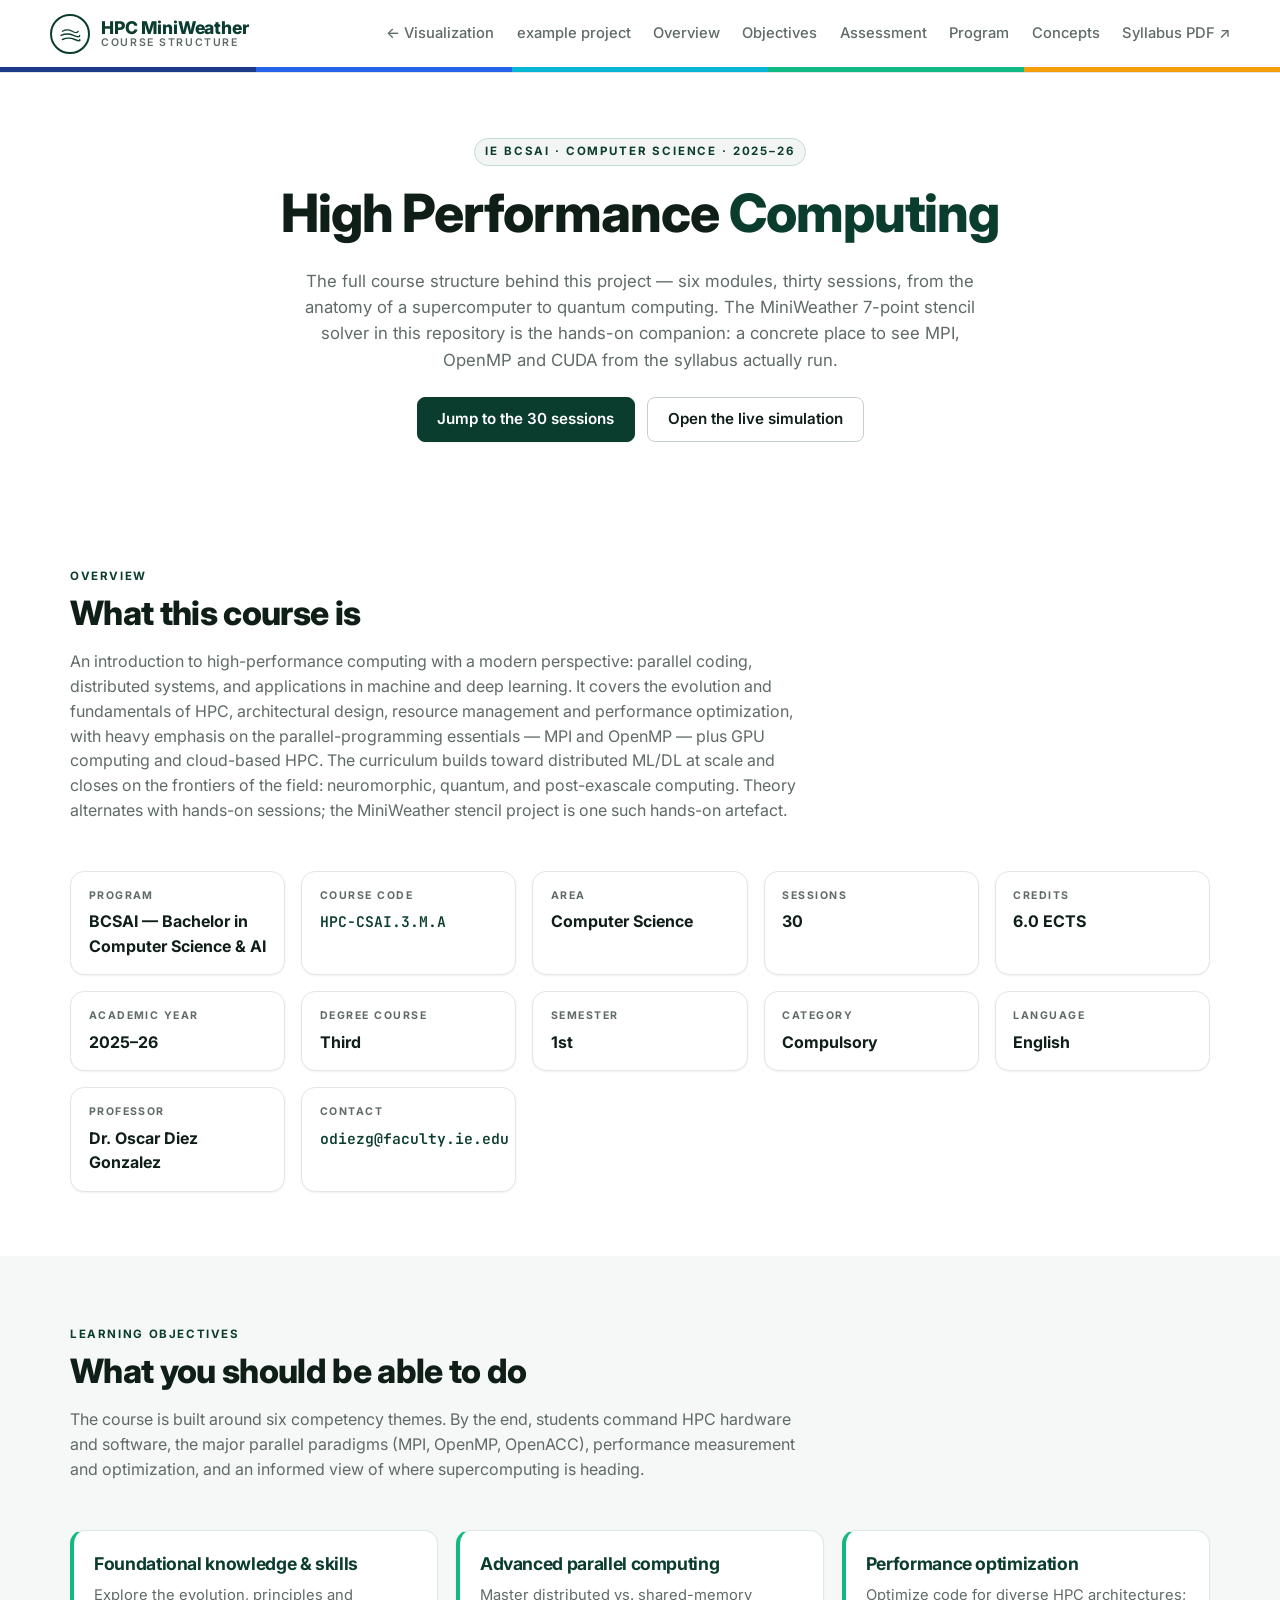
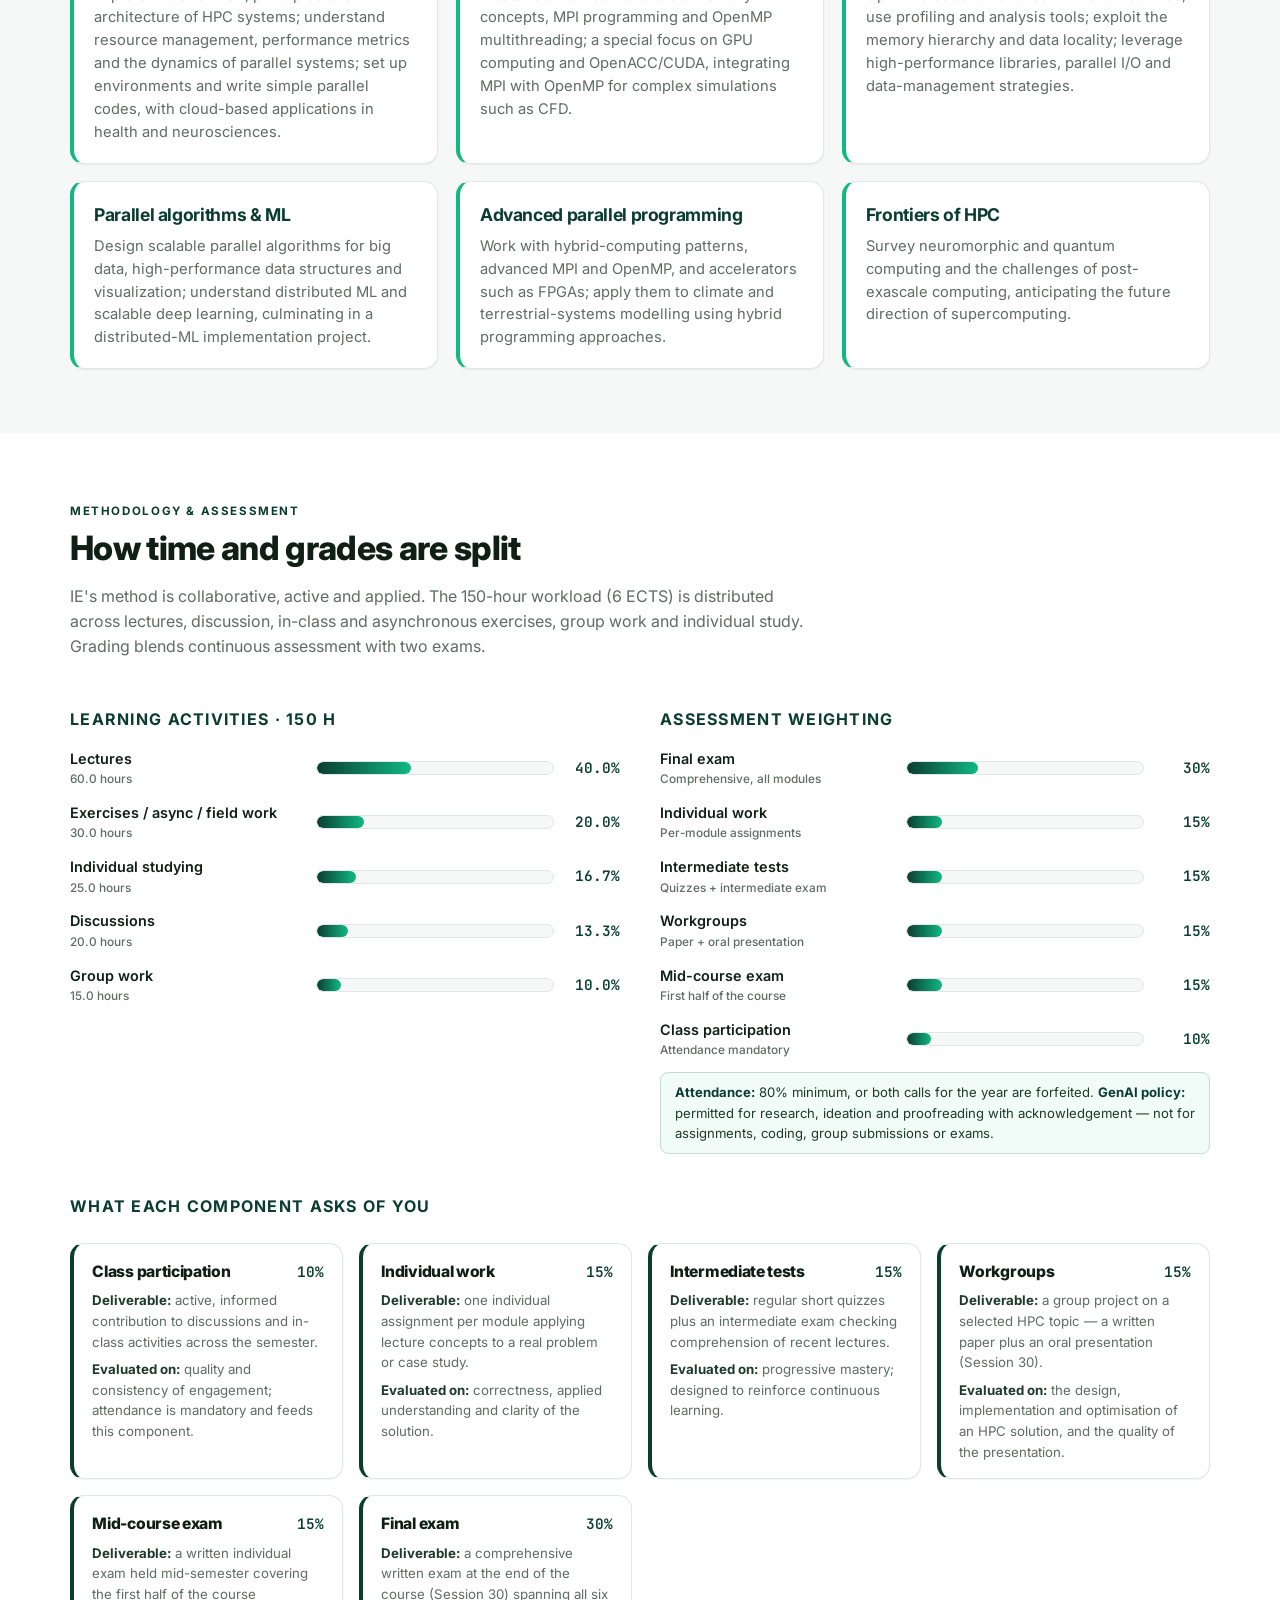
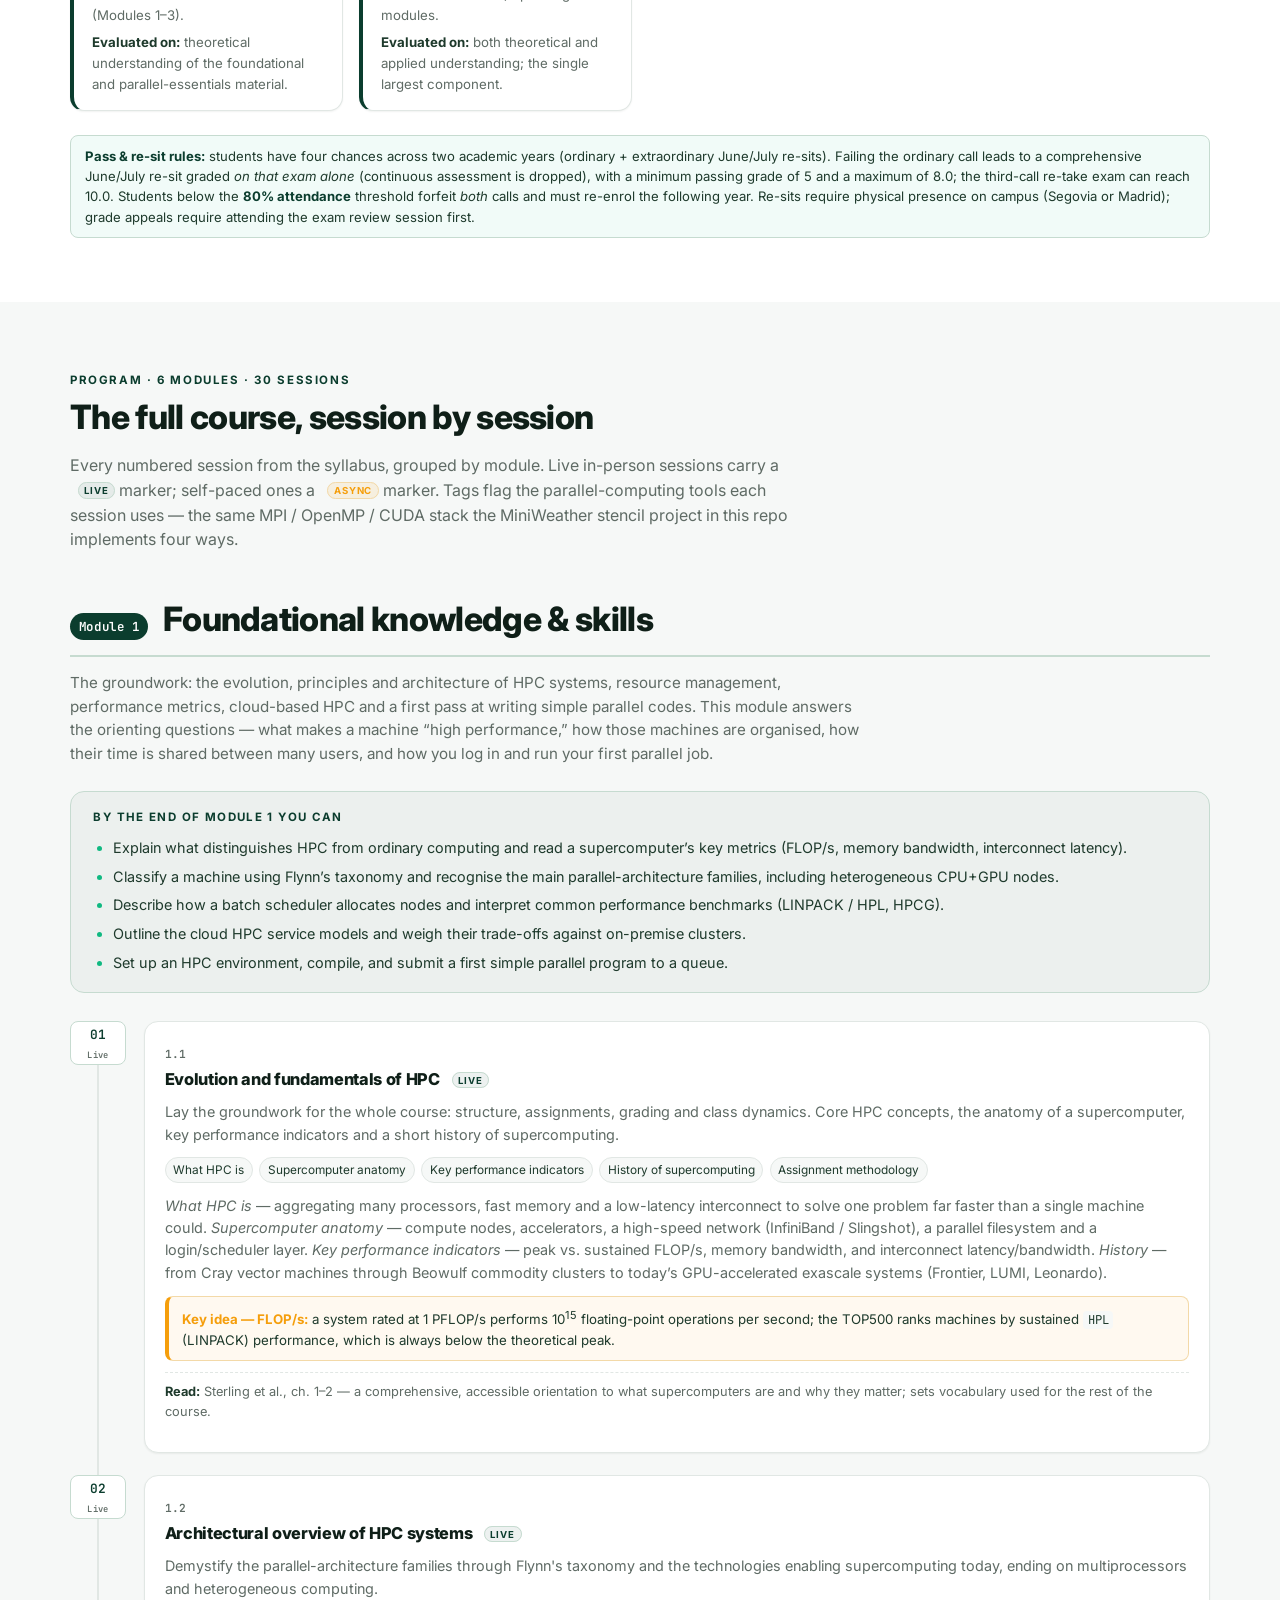
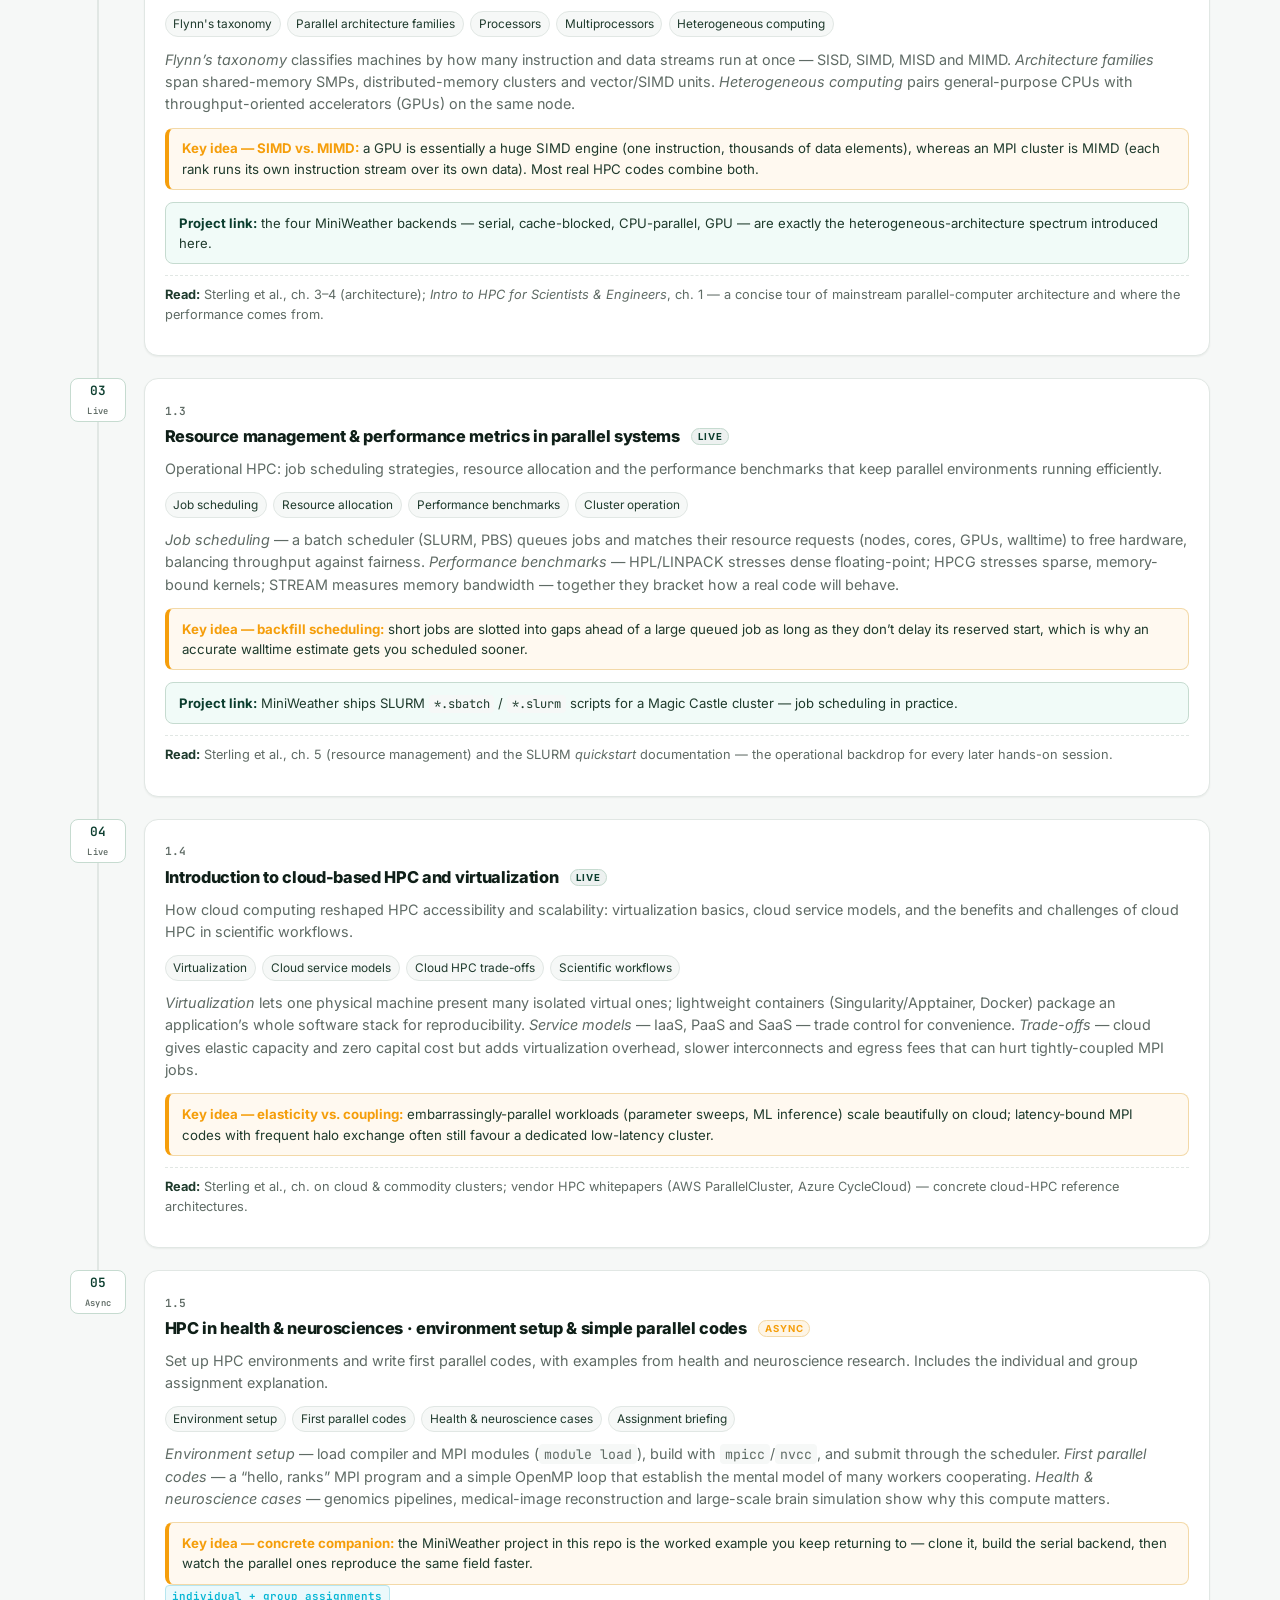
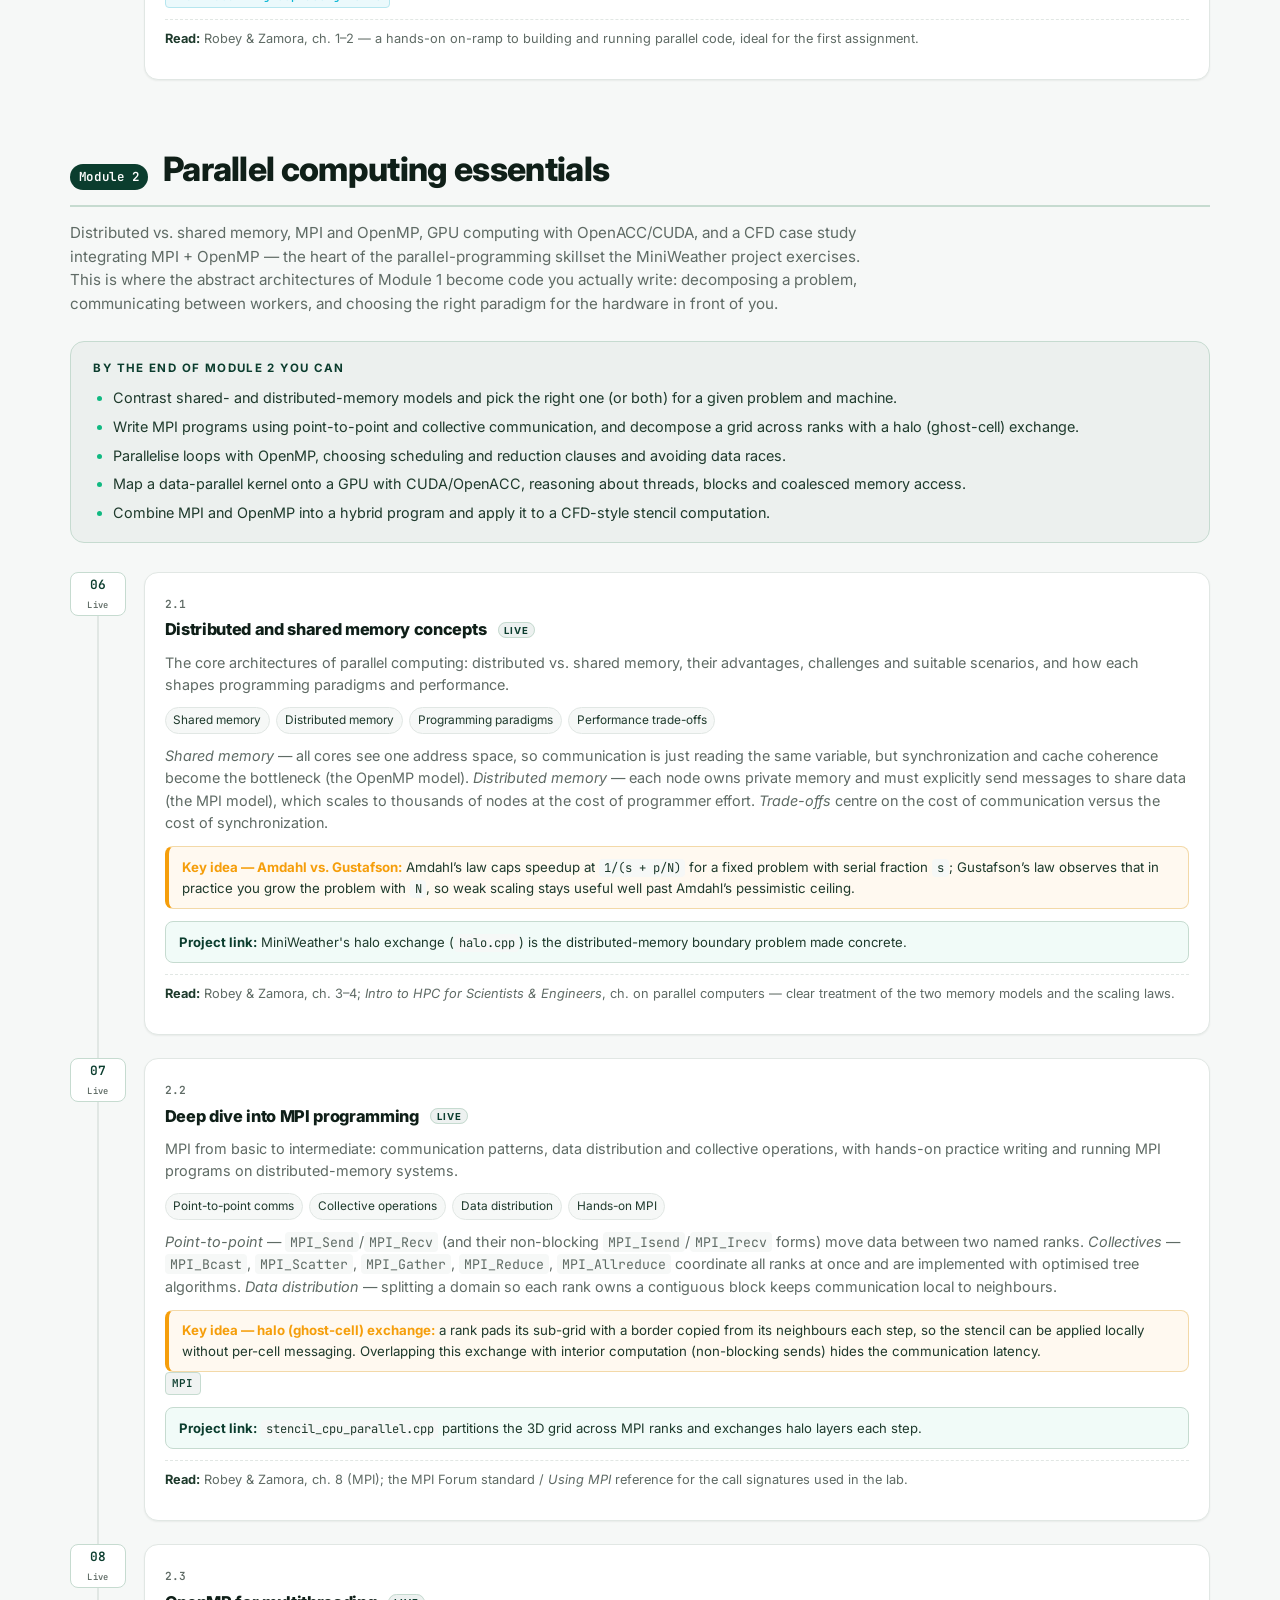
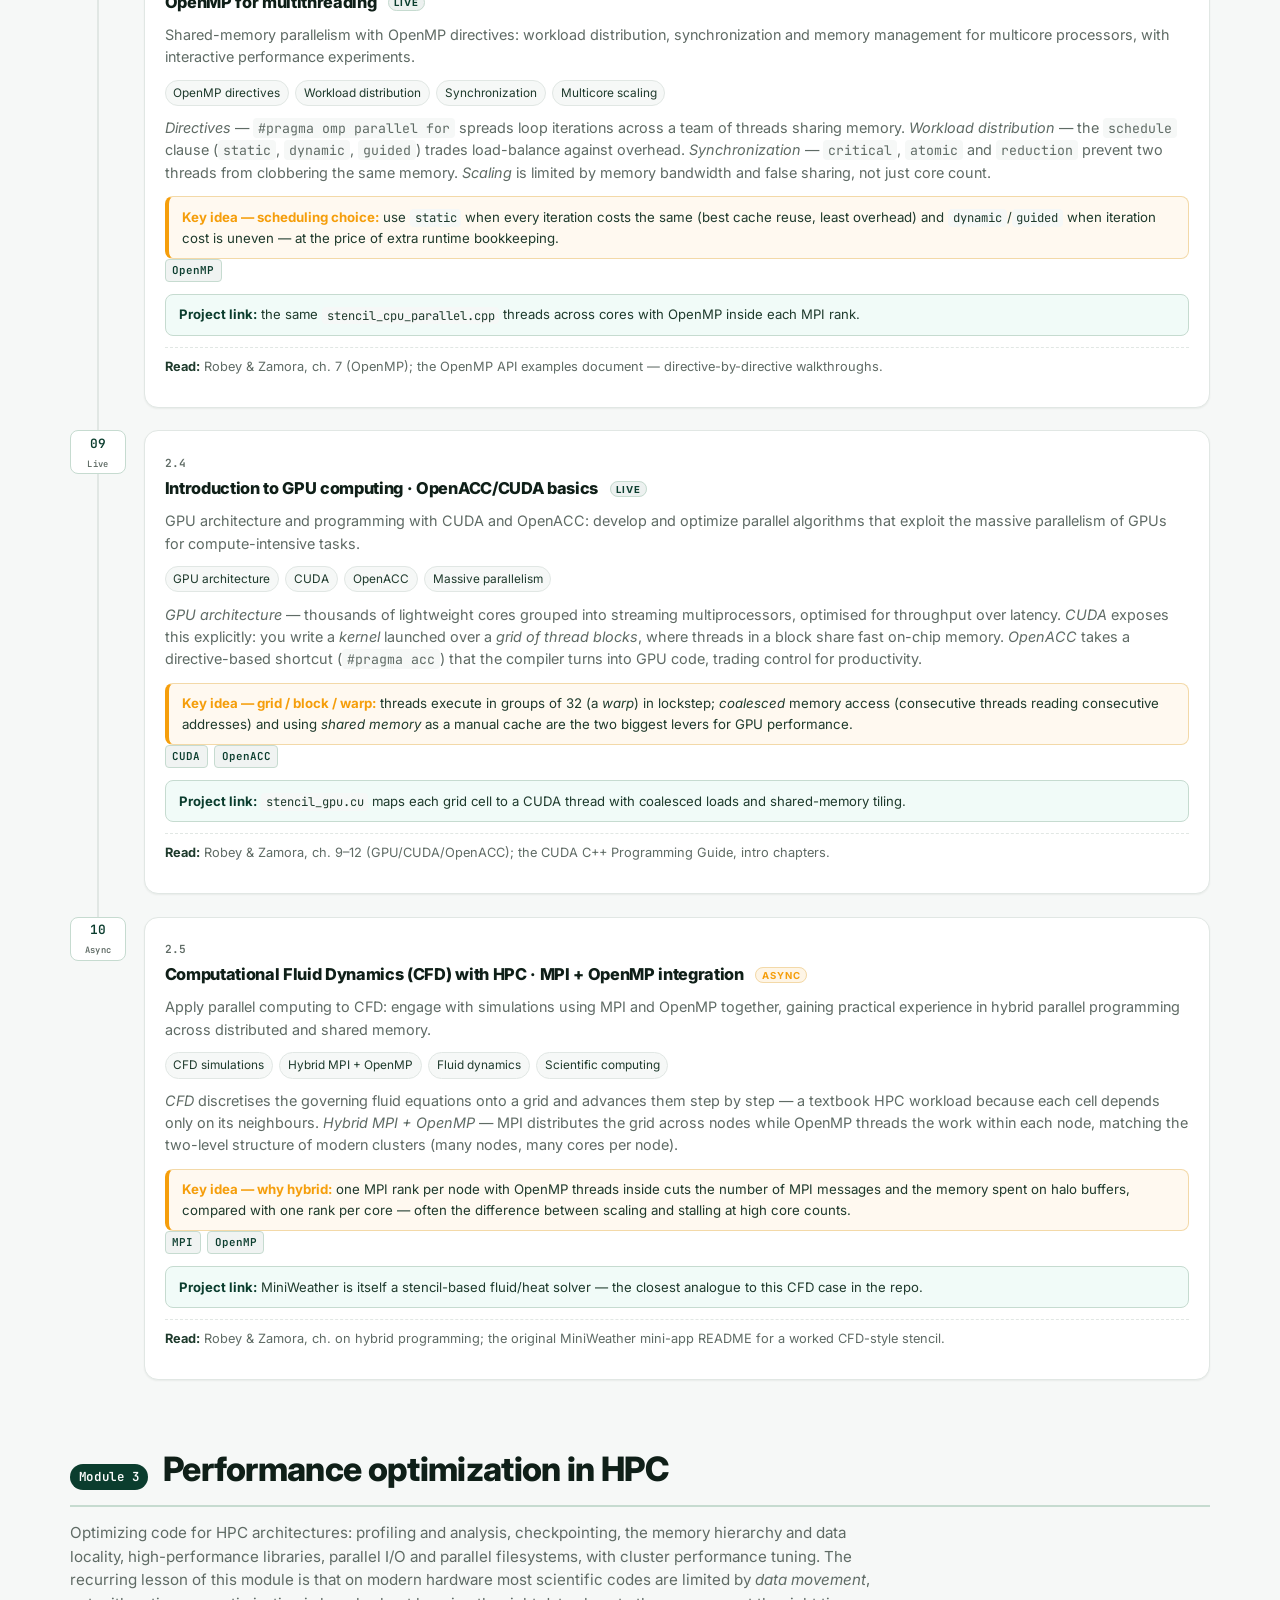
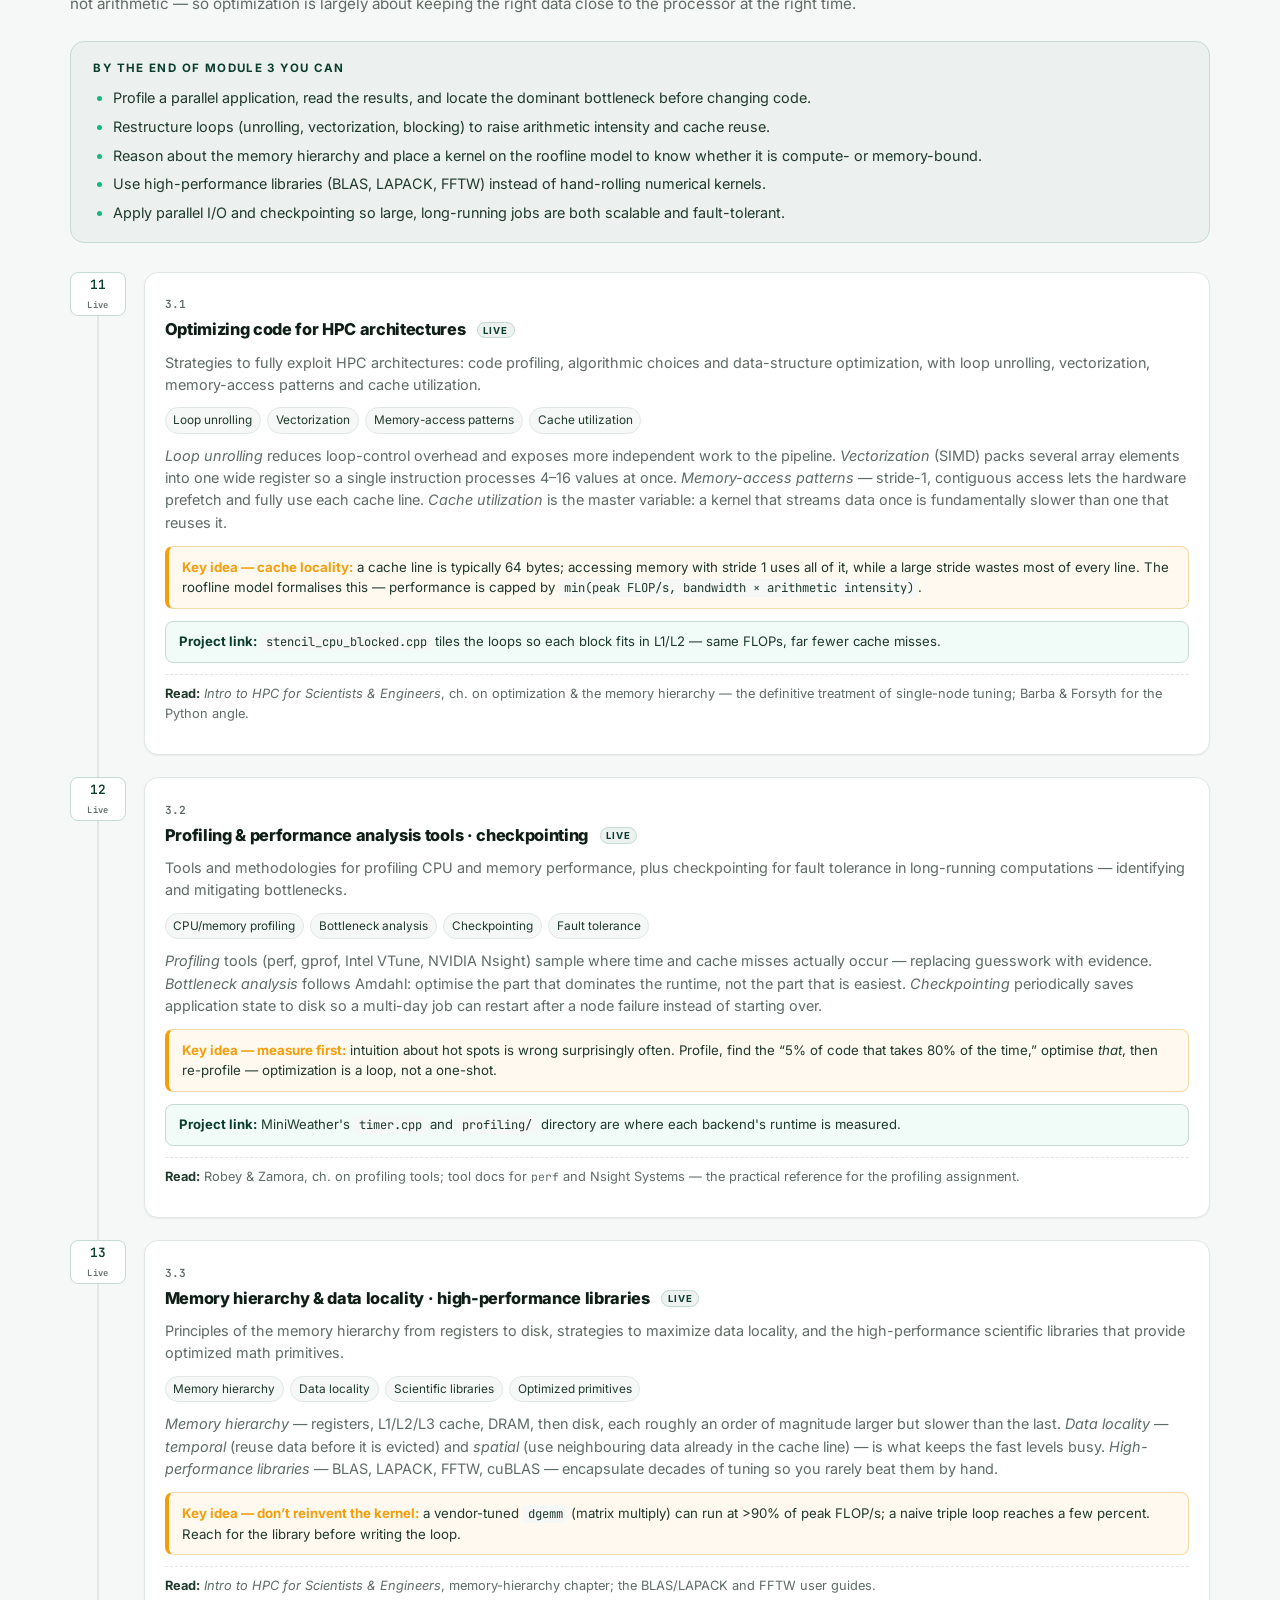
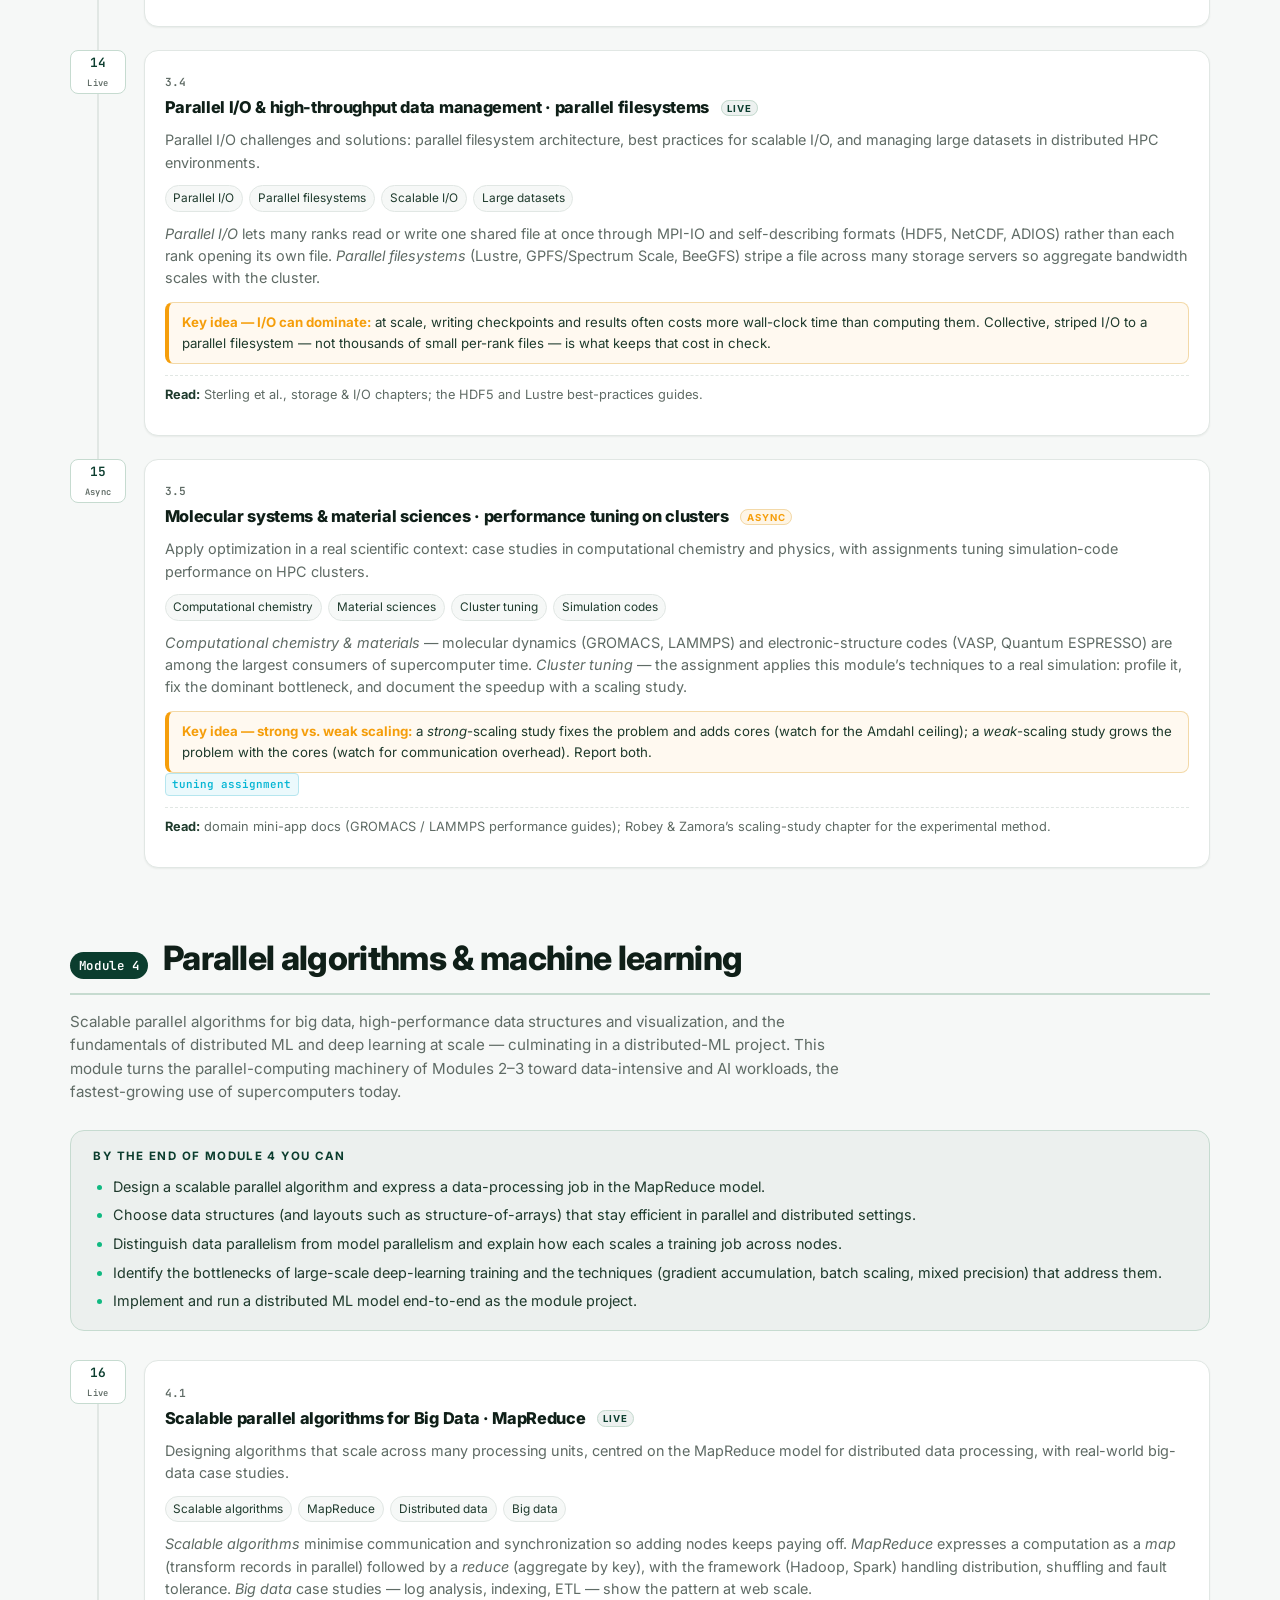
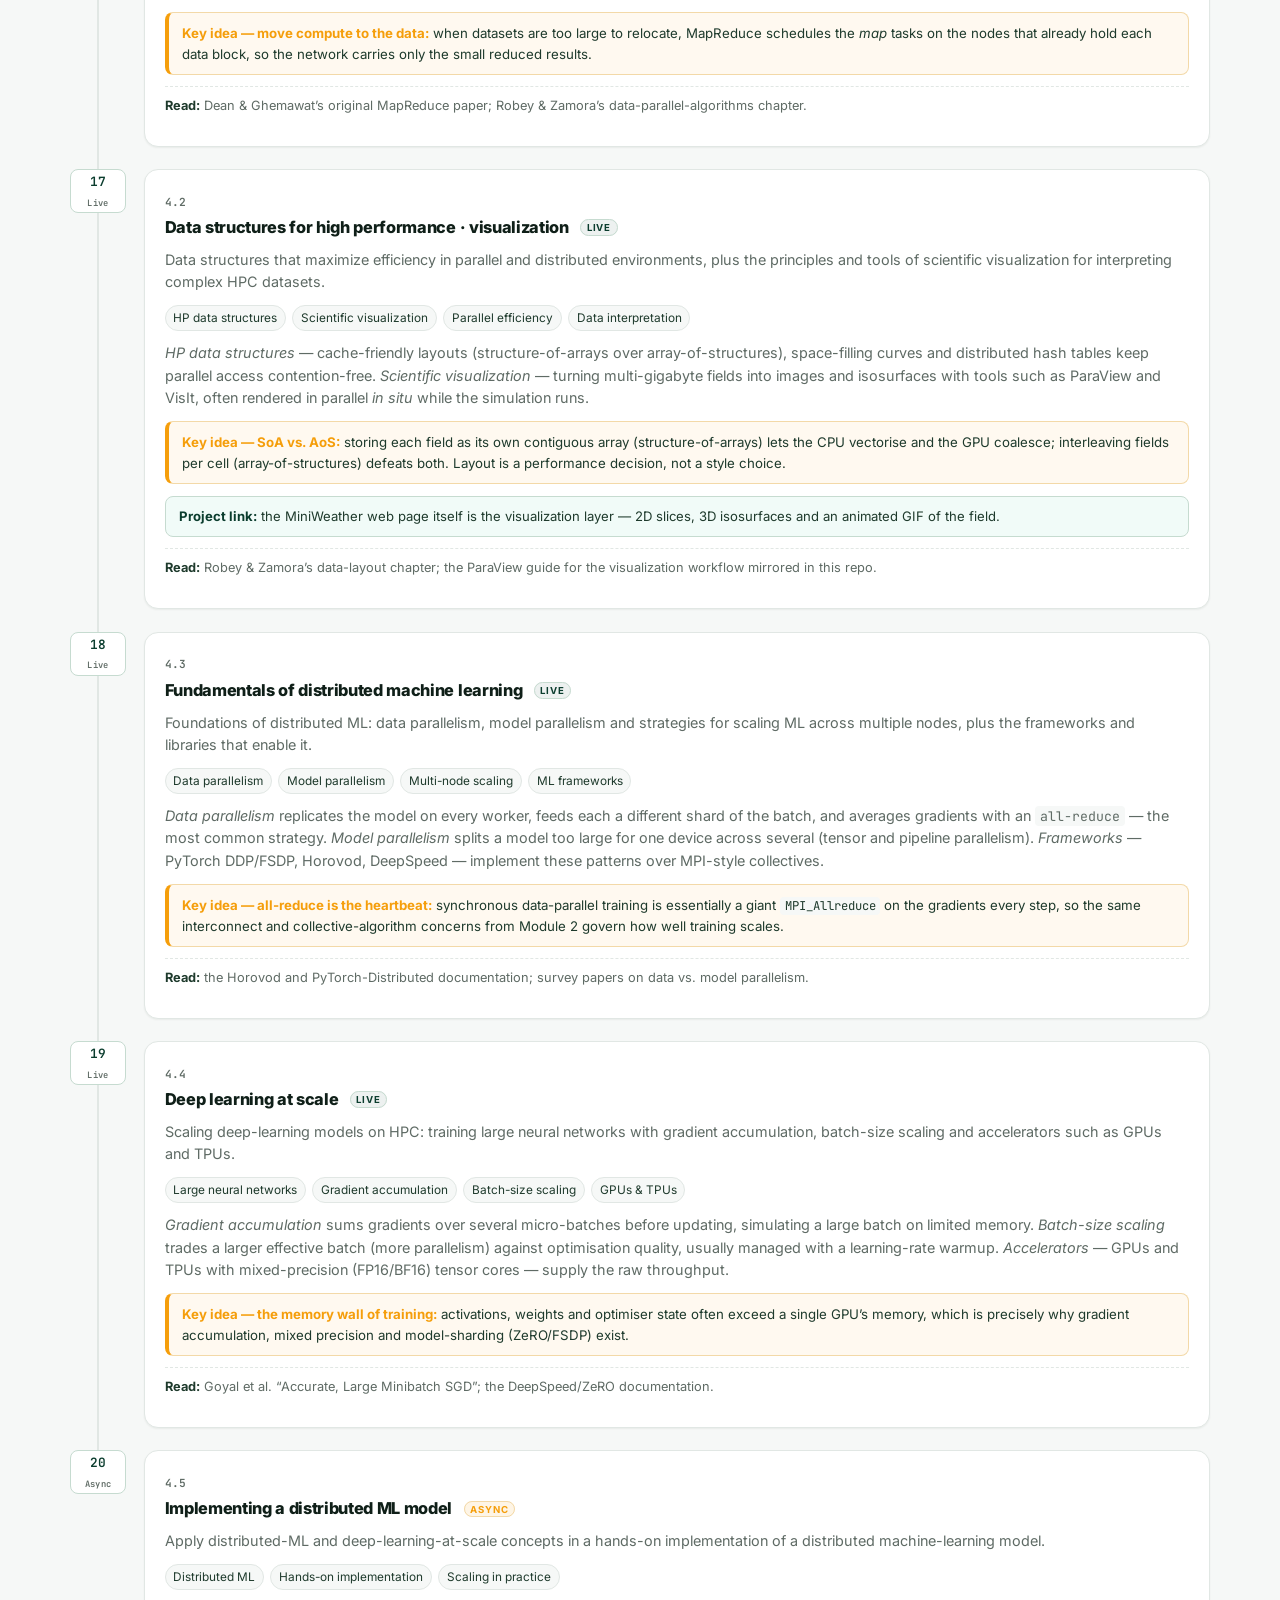
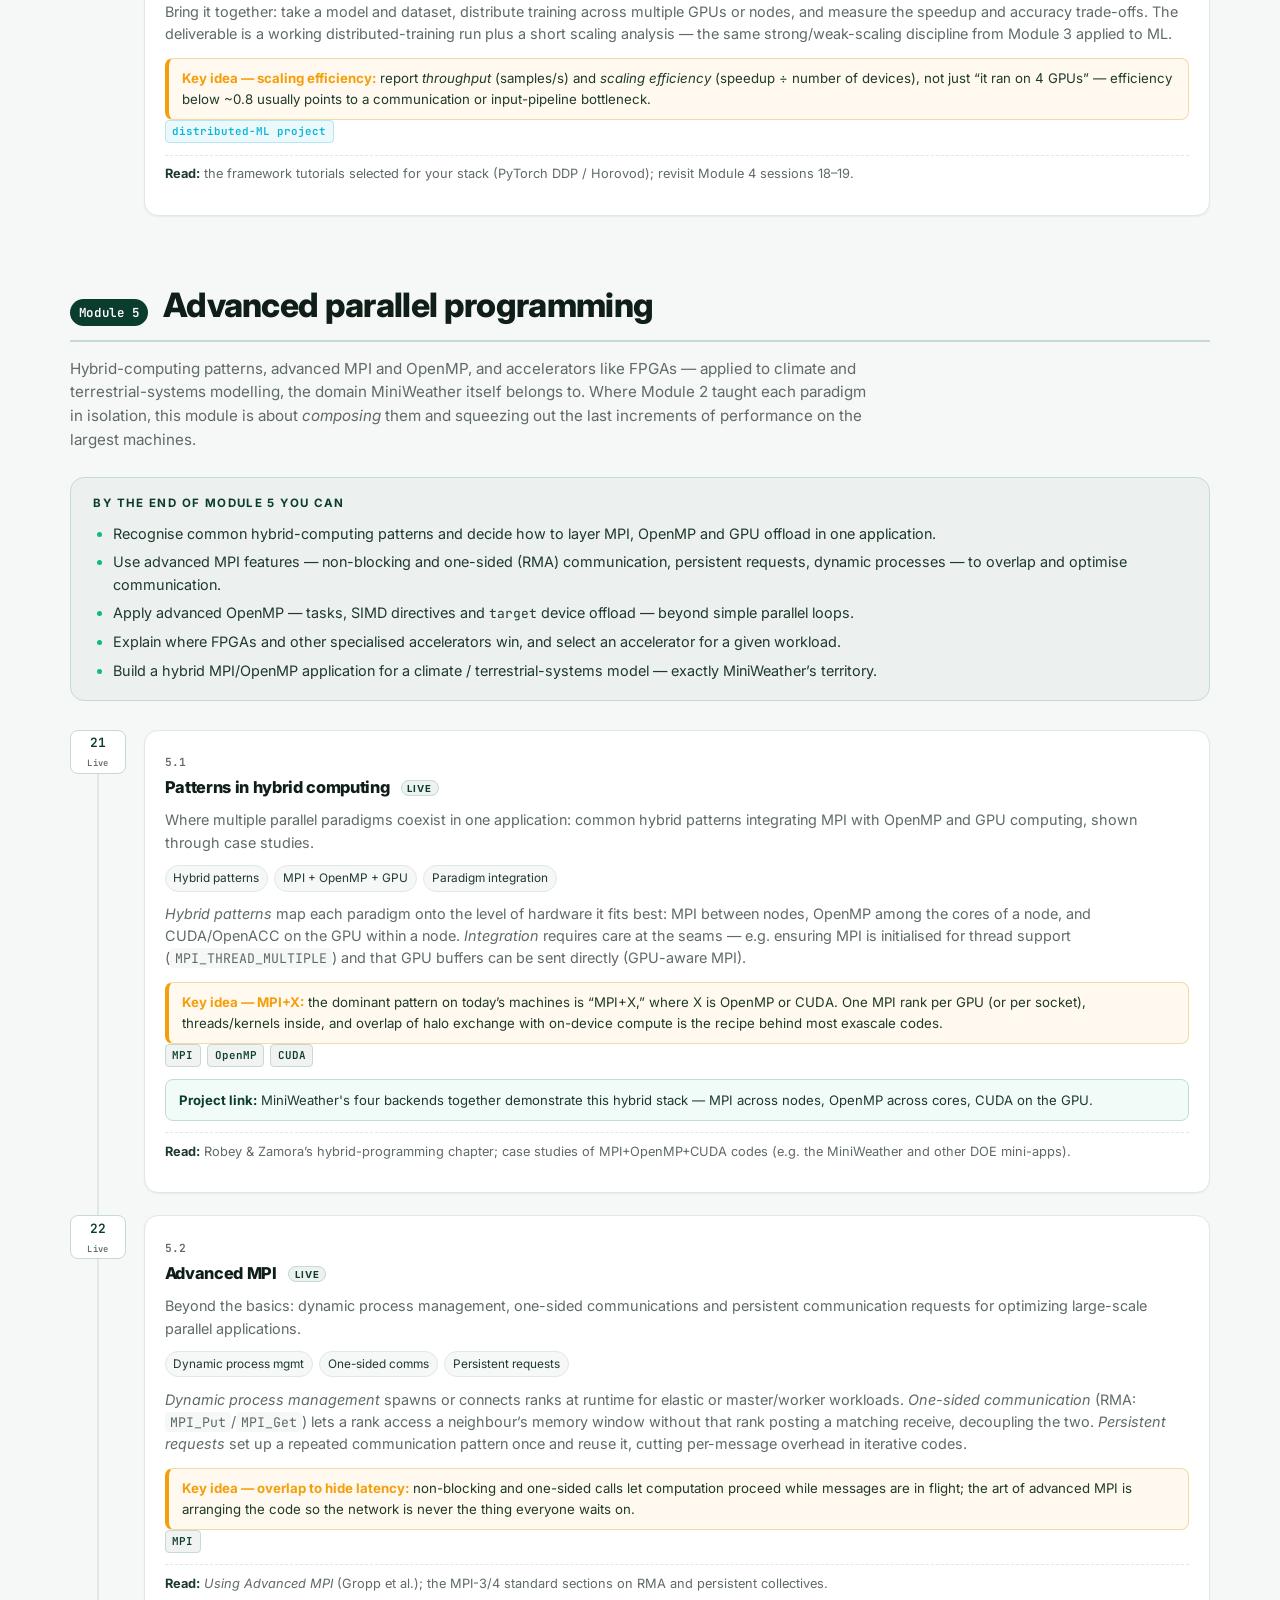
==== commit fbad1250: "Add worked-example project page" ====
--- a/web/course.html
+++ b/web/course.html
@@ -264,6 +264,7 @@
         </div>
         <nav class="nav toc-nav">
           <a href="./index.html">← Visualization</a>
+          <a href="./project.html">example project</a>
           <a href="#overview">Overview</a>
           <a href="#objectives">Objectives</a>
           <a href="#assessment">Assessment</a>
